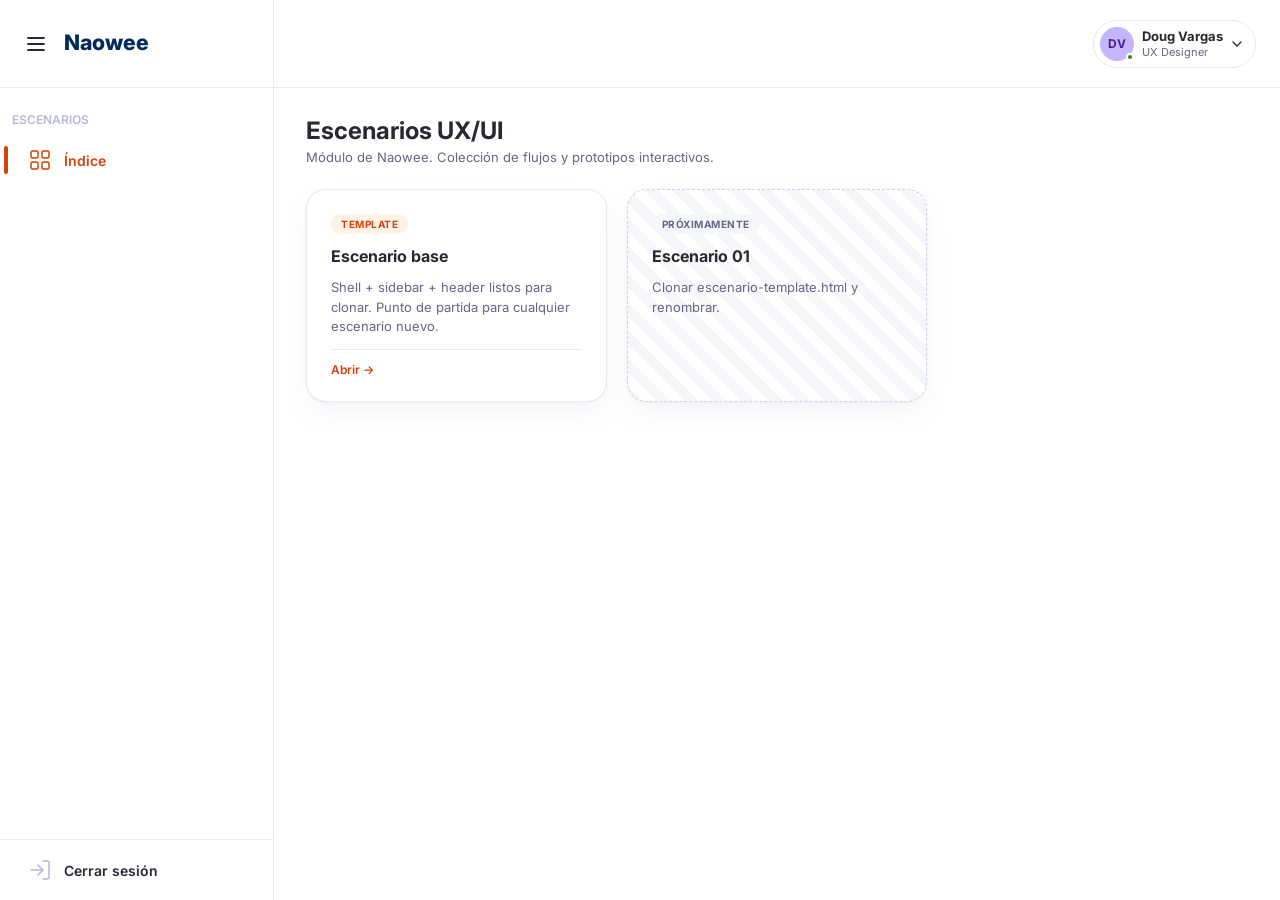
==== index.html @ 01525465 "chore: initial commit — Naowee Escenarios module base - shared/design-system.css heredado de digitac" ====
<!DOCTYPE html>
<html lang="es">
<head>
<meta charset="UTF-8"/>
<meta name="viewport" content="width=device-width,initial-scale=1.0"/>
<title>Naowee Escenarios – Índice</title>
<link href="https://fonts.googleapis.com/css2?family=Inter:wght@400;500;600;700;800&display=swap" rel="stylesheet"/>
<link rel="stylesheet" href="shared/design-system.css"/>
<link rel="stylesheet" href="shared/shell.css"/>
<style>
.esc-grid{display:grid;grid-template-columns:repeat(auto-fill,minmax(280px,1fr));gap:20px;margin-top:8px}
.esc-card{background:var(--surface);border:1px solid var(--border);border-radius:var(--radius-xl);box-shadow:var(--shadow-card);padding:24px;cursor:pointer;transition:transform .15s,box-shadow .15s;text-decoration:none;color:inherit;display:flex;flex-direction:column;gap:12px}
.esc-card:hover{transform:translateY(-2px);box-shadow:0 8px 24px rgba(145,158,171,.2)}
.esc-tag{display:inline-block;font-size:10px;font-weight:700;text-transform:uppercase;letter-spacing:.5px;color:var(--accent);background:#fff3e6;border-radius:var(--radius-full);padding:4px 10px;align-self:flex-start}
.esc-title{font-size:16px;font-weight:700;color:var(--text-primary)}
.esc-desc{font-size:13px;color:var(--text-secondary);line-height:1.5}
.esc-footer{display:flex;align-items:center;justify-content:space-between;margin-top:auto;padding-top:12px;border-top:1px solid var(--border)}
.esc-link{font-size:12px;font-weight:600;color:var(--accent)}
.esc-placeholder{background:repeating-linear-gradient(45deg,#f5f6fa,#f5f6fa 10px,#fff 10px,#fff 20px);border:1px dashed var(--border-dark);color:var(--text-secondary)}
.esc-placeholder:hover{transform:none;box-shadow:none}
</style>
</head>
<body>

<div class="shell">

  <aside class="sidebar" id="sidebar">
    <div class="sidebar-logo">
      <button class="burger-btn" onclick="document.getElementById('sidebar').classList.toggle('collapsed')" aria-label="Toggle sidebar">
        <svg width="24" height="24" viewBox="0 0 24 24" fill="none"><path d="M4 6h16M4 12h16M4 18h16" stroke="#282834" stroke-width="1.8" stroke-linecap="round"/></svg>
      </button>
      <svg class="naowee-logo" viewBox="0 0 180 34" fill="none"><text x="0" y="24" font-family="Inter" font-weight="800" font-size="22" fill="#002B5B">Naowee</text></svg>
    </div>

    <nav class="sidebar-nav">
      <div class="nav-section">ESCENARIOS</div>
      <div class="nav-row active" onclick="window.location.href='index.html'">
        <div class="active-bar"></div>
        <div class="icon"><svg width="24" height="24" viewBox="0 0 24 24" fill="none"><rect x="3" y="3" width="7" height="7" rx="1.5" stroke="#d74009" stroke-width="1.5"/><rect x="14" y="3" width="7" height="7" rx="1.5" stroke="#d74009" stroke-width="1.5"/><rect x="3" y="14" width="7" height="7" rx="1.5" stroke="#d74009" stroke-width="1.5"/><rect x="14" y="14" width="7" height="7" rx="1.5" stroke="#d74009" stroke-width="1.5"/></svg></div>
        <span class="lbl">Índice</span>
      </div>
    </nav>

    <div class="sidebar-bottom">
      <div class="nav-row">
        <div class="icon"><svg width="24" height="24" viewBox="0 0 24 24" fill="none"><path d="M15 3h4a2 2 0 012 2v14a2 2 0 01-2 2h-4M10 17l5-5-5-5M15 12H3" stroke="#B5B9D4" stroke-width="1.5" stroke-linecap="round" stroke-linejoin="round"/></svg></div>
        <span class="lbl">Cerrar sesión</span>
      </div>
    </div>
  </aside>

  <div class="main">
    <header class="top-header">
      <div class="user-chip">
        <div class="ava"><div class="ava-ring" style="background:#c4b5fd;color:#4c1d95">DV</div><div class="ava-dot"></div></div>
        <div class="user-info"><span class="user-name">Doug Vargas</span><span class="user-role">UX Designer</span></div>
        <svg width="12" height="12" viewBox="0 0 12 12" fill="none"><path d="M2 4l4 4 4-4" stroke="#282834" stroke-width="1.3" stroke-linecap="round"/></svg>
      </div>
    </header>

    <div class="page">
      <h1 class="page-title">Escenarios UX/UI</h1>
      <p class="page-sub">Módulo de Naowee. Colección de flujos y prototipos interactivos.</p>

      <div class="esc-grid">

        <a href="escenario-template.html" class="esc-card">
          <span class="esc-tag">Template</span>
          <div class="esc-title">Escenario base</div>
          <div class="esc-desc">Shell + sidebar + header listos para clonar. Punto de partida para cualquier escenario nuevo.</div>
          <div class="esc-footer">
            <span class="esc-link">Abrir →</span>
          </div>
        </a>

        <div class="esc-card esc-placeholder">
          <span class="esc-tag" style="color:var(--text-secondary);background:#f5f6fa">Próximamente</span>
          <div class="esc-title">Escenario 01</div>
          <div class="esc-desc">Clonar escenario-template.html y renombrar.</div>
        </div>

      </div>

    </div>
  </div>

</div>

</body>
</html>
---- shared/design-system.css ----
/* ═══════════════════════════════════════════════════════════════
   NAOWEE DESIGN SYSTEM — Foundations + Components
   Source of truth: Figma "01 - Main library [NT]"
   Collection: Naowee Theming · Core values: Color, Font, Dimensions
   ═══════════════════════════════════════════════════════════════ */

/* ── FOUNDATIONS: CORE COLORS ──────────────────────────────── */
/* Extracted from Figma Core values page (node 95785:8280)      */
:root {
  /* ── Blue ── */
  --naowee-color-blue-100: #E9F1FF;
  --naowee-color-blue-200: #DEE9FF;
  --naowee-color-blue-300: #C6D8FF;
  --naowee-color-blue-400: #A3BCFE;
  --naowee-color-blue-500: #7A95FF;
  --naowee-color-blue-600: #5C70FA;
  --naowee-color-blue-700: #434CE4;
  --naowee-color-blue-800: #353AC5;
  --naowee-color-blue-900: #002B5B;

  /* ── Dark Blue ── */
  --naowee-color-dark-blue-100: #1E1F34;
  --naowee-color-dark-blue-200: #202546;
  --naowee-color-dark-blue-300: #273268;
  --naowee-color-dark-blue-400: #304291;
  --naowee-color-dark-blue-500: #435DCB;
  --naowee-color-dark-blue-600: #4F6DE8;
  --naowee-color-dark-blue-700: #6382FD;
  --naowee-color-dark-blue-800: #7D99FC;
  --naowee-color-dark-blue-900: #94AEFF;

  /* ── Green ── */
  --naowee-color-green-100: #DEFADE;
  --naowee-color-green-200: #BDF5BE;
  --naowee-color-green-300: #8BEA8D;
  --naowee-color-green-400: #50D853;
  --naowee-color-green-500: #28BF2D;
  --naowee-color-green-600: #14A919;
  --naowee-color-green-700: #1F8923;
  --naowee-color-green-800: #17641A;

  /* ── Dark Green ── */
  --naowee-color-dark-green-100: #17211B;
  --naowee-color-dark-green-200: #1D2F1F;
  --naowee-color-dark-green-300: #2D532F;
  --naowee-color-dark-green-400: #3C7C3F;
  --naowee-color-dark-green-500: #469B49;
  --naowee-color-dark-green-600: #5ABA5D;
  --naowee-color-dark-green-700: #6CD56E;
  --naowee-color-dark-green-800: #85E587;
  --naowee-color-dark-green-900: #A0EEA2;

  /* ── Orange (Brand primary) ── */
  --naowee-color-orange-100: #FFEDC7;
  --naowee-color-orange-200: #FFDAA3;
  --naowee-color-orange-300: #FFBF75;
  --naowee-color-orange-400: #FF9D47;
  --naowee-color-orange-500: #FF7B24;
  --naowee-color-orange-600: #F05705;
  --naowee-color-orange-700: #D74009;
  --naowee-color-orange-800: #B83100;
  --naowee-color-orange-900: #942700;

  /* ── Dark Orange ── */
  --naowee-color-dark-orange-100: #281A15;
  --naowee-color-dark-orange-200: #452717;
  --naowee-color-dark-orange-300: #6F3E20;
  --naowee-color-dark-orange-400: #98572F;
  --naowee-color-dark-orange-500: #C8743C;
  --naowee-color-dark-orange-600: #F29050;
  --naowee-color-dark-orange-700: #FFA366;
  --naowee-color-dark-orange-800: #FFB780;
  --naowee-color-dark-orange-900: #FFC894;

  /* ── Red ── */
  --naowee-color-red-100: #FFE5E9;
  --naowee-color-red-200: #FECDD4;
  --naowee-color-red-300: #FCABB6;
  --naowee-color-red-400: #FE8091;
  --naowee-color-red-500: #FB5067;
  --naowee-color-red-600: #ED314A;
  --naowee-color-red-700: #DA1630;
  --naowee-color-red-800: #C4031D;
  --naowee-color-red-900: #9E0015;

  /* ── Dark Red ── */
  --naowee-color-dark-red-100: #2B171D;
  --naowee-color-dark-red-200: #3D1A22;
  --naowee-color-dark-red-300: #672834;
  --naowee-color-dark-red-400: #9D3F4E;
  --naowee-color-dark-red-500: #C15767;
  --naowee-color-dark-red-600: #EC7486;
  --naowee-color-dark-red-700: #FE94A3;
  --naowee-color-dark-red-800: #FFA8B4;
  --naowee-color-dark-red-900: #FFB8C1;

  /* ── Yellow ── */
  --naowee-color-yellow-100: #FFFBD9;
  --naowee-color-yellow-200: #FFF7B9;
  --naowee-color-yellow-300: #FFF394;
  --naowee-color-yellow-400: #FFEE67;
  --naowee-color-yellow-500: #FFE600;
  --naowee-color-yellow-600: #FDDD00;
  --naowee-color-yellow-700: #FBD100;
  --naowee-color-yellow-800: #F9C200;
  --naowee-color-yellow-900: #F5B800;

  /* ── Dark Yellow ── */
  --naowee-color-dark-yellow-100: #292419;
  --naowee-color-dark-yellow-200: #3D341A;
  --naowee-color-dark-yellow-300: #4E401D;
  --naowee-color-dark-yellow-400: #7A662A;
  --naowee-color-dark-yellow-500: #A38E38;
  --naowee-color-dark-yellow-600: #DDC44B;
  --naowee-color-dark-yellow-700: #FAE76B;
  --naowee-color-dark-yellow-800: #FCEE92;
  --naowee-color-dark-yellow-900: #FFF5A8;

  /* ── Gray ── */
  --naowee-color-gray-100: #F4F5F9;
  --naowee-color-gray-200: #E7E9F3;
  --naowee-color-gray-300: #D0D4E6;
  --naowee-color-gray-400: #B5B9D4;
  --naowee-color-gray-500: #9C9EBF;
  --naowee-color-gray-600: #8788AB;
  --naowee-color-gray-700: #646587;
  --naowee-color-gray-800: #434565;
  --naowee-color-gray-900: #282834;

  /* ── Dark Gray ── */
  --naowee-color-dark-gray-50: #09090C;
  --naowee-color-dark-gray-100: #181820;
  --naowee-color-dark-gray-200: #1E1E29;
  --naowee-color-dark-gray-300: #20202C;
  --naowee-color-dark-gray-400: #292938;
  --naowee-color-dark-gray-500: #45455E;
  --naowee-color-dark-gray-600: #6D6D8D;
  --naowee-color-dark-gray-700: #A3A3BD;
  --naowee-color-dark-gray-800: #C8C8DA;
  --naowee-color-dark-gray-900: #DEDFED;

  /* ── Accent colors ── */
  --naowee-color-turquoise-100: #DBFBFF;
  --naowee-color-turquoise-200: #007B89;
  --naowee-color-turquoise-300: #22575D;
  --naowee-color-violet-100: #F9EBFF;
  --naowee-color-violet-200: #9D30D4;
  --naowee-color-violet-300: #6D3082;

  /* ── White Alpha ── */
  --naowee-color-white-alpha-10: rgba(255,255,255,.1);
  --naowee-color-white-alpha-20: rgba(255,255,255,.2);
  --naowee-color-white-alpha-30: rgba(255,255,255,.3);
  --naowee-color-white-alpha-40: rgba(255,255,255,.4);
  --naowee-color-white-alpha-50: rgba(255,255,255,.5);
  --naowee-color-white-alpha-60: rgba(255,255,255,.6);
  --naowee-color-white-alpha-70: rgba(255,255,255,.7);
  --naowee-color-white-alpha-80: rgba(255,255,255,.8);
  --naowee-color-white-alpha-90: rgba(255,255,255,.9);
  --naowee-color-white-alpha-100: #FFFFFF;

  /* ── Black Alpha ── */
  --naowee-color-black-alpha-10: rgba(40,40,52,.1);
  --naowee-color-black-alpha-20: rgba(40,40,52,.2);
  --naowee-color-black-alpha-30: rgba(40,40,52,.3);
  --naowee-color-black-alpha-40: rgba(40,40,52,.4);
  --naowee-color-black-alpha-50: rgba(40,40,52,.5);
  --naowee-color-black-alpha-60: rgba(40,40,52,.6);
  --naowee-color-black-alpha-70: rgba(40,40,52,.7);
  --naowee-color-black-alpha-80: rgba(40,40,52,.8);
  --naowee-color-black-alpha-90: rgba(40,40,52,.9);
  --naowee-color-black-alpha-100: #282834;

  /* ── Transparent ── */
  --naowee-color-transparent: transparent;
}

/* ── FOUNDATIONS: SEMANTIC COLOR ALIASES ────────────────────── */
/* From Figma Semantic values page (node 95785:12729)           */
/* Naowee theme: accent = orange (not blue base from Andes)     */
:root {
  /* ── Brand ── */
  --naowee-color-brand-fill-loud: var(--naowee-color-orange-700);
  --naowee-color-brand-fill-quiet: var(--naowee-color-orange-100);
  --naowee-color-brand-text-loud: var(--naowee-color-orange-700);
  --naowee-color-brand-text-loud-on-fill: var(--naowee-color-white-alpha-100);
  --naowee-color-brand-icon-loud: var(--naowee-color-orange-700);
  --naowee-color-brand-icon-loud-on-fill: var(--naowee-color-white-alpha-100);
  --naowee-color-brand-gradient-start: var(--naowee-color-orange-500);
  --naowee-color-brand-gradient-end: var(--naowee-color-orange-700);

  /* ── Interactive fills — Loud (primary) ── */
  --naowee-color-interactive-fill-loud-idle: var(--naowee-color-orange-700);
  --naowee-color-interactive-fill-loud-hover: var(--naowee-color-orange-800);
  --naowee-color-interactive-fill-loud-active: var(--naowee-color-orange-900);
  --naowee-color-interactive-fill-loud-idle-on-fill: var(--naowee-color-white-alpha-100);
  --naowee-color-interactive-fill-loud-hover-on-fill: var(--naowee-color-white-alpha-90);
  --naowee-color-interactive-fill-loud-active-on-fill: var(--naowee-color-white-alpha-80);
  --naowee-color-interactive-fill-loud-disabled: var(--naowee-color-gray-300);

  /* ── Interactive fills — Quiet (secondary) ── */
  --naowee-color-interactive-fill-quiet-idle: var(--naowee-color-orange-100);
  --naowee-color-interactive-fill-quiet-hover: var(--naowee-color-orange-200);
  --naowee-color-interactive-fill-quiet-active: var(--naowee-color-orange-300);

  /* ── Interactive fills — Mute (ghost) ── */
  --naowee-color-interactive-fill-mute-idle: transparent;
  --naowee-color-interactive-fill-mute-hover: var(--naowee-color-orange-100);
  --naowee-color-interactive-fill-mute-active: var(--naowee-color-orange-200);
  --naowee-color-interactive-fill-mute-idle-on-fill: transparent;
  --naowee-color-interactive-fill-mute-hover-on-fill: var(--naowee-color-white-alpha-20);
  --naowee-color-interactive-fill-mute-active-on-fill: var(--naowee-color-white-alpha-30);

  /* ── Interactive borders ── */
  --naowee-color-interactive-border-idle: var(--naowee-color-gray-300);
  --naowee-color-interactive-border-hover: var(--naowee-color-gray-500);
  --naowee-color-interactive-border-active: var(--naowee-color-orange-700);

  /* ── Text ── */
  --naowee-color-text-primary: var(--naowee-color-gray-900);
  --naowee-color-text-secondary: var(--naowee-color-gray-700);
  --naowee-color-text-accent: var(--naowee-color-orange-700);
  --naowee-color-text-inverse: var(--naowee-color-white-alpha-100);
  --naowee-color-text-disabled: var(--naowee-color-gray-500);
  --naowee-color-text-disabled-on-fill: var(--naowee-color-black-alpha-30);
  --naowee-color-text-disabled-on-fill-inverse: var(--naowee-color-white-alpha-30);
  --naowee-color-text-link-idle: var(--naowee-color-orange-700);
  --naowee-color-text-link-hover: var(--naowee-color-orange-800);
  --naowee-color-text-link-active: var(--naowee-color-orange-900);
  --naowee-color-text-link-idle-inverse: var(--naowee-color-white-alpha-100);
  --naowee-color-text-link-idle-neutral: var(--naowee-color-gray-900);

  /* ── Icon ── */
  --naowee-color-icon-primary: var(--naowee-color-gray-900);
  --naowee-color-icon-secondary: var(--naowee-color-gray-700);
  --naowee-color-icon-accent: var(--naowee-color-orange-700);
  --naowee-color-icon-accent-loud-on-fill: var(--naowee-color-white-alpha-100);
  --naowee-color-icon-accent-quiet-on-fill: var(--naowee-color-orange-700);
  --naowee-color-icon-inverse: var(--naowee-color-white-alpha-100);
  --naowee-color-icon-disabled: var(--naowee-color-gray-500);
  --naowee-color-icon-disabled-on-fill: var(--naowee-color-black-alpha-30);
  --naowee-color-icon-disabled-on-fill-inverse: var(--naowee-color-white-alpha-30);

  /* ── Fill (surfaces) ── */
  --naowee-color-fill-primary: var(--naowee-color-white-alpha-100);
  --naowee-color-fill-primary-on-fill: var(--naowee-color-black-alpha-100);
  --naowee-color-fill-primary-on-fill-inverse: var(--naowee-color-white-alpha-100);
  --naowee-color-fill-secondary: var(--naowee-color-gray-300);
  --naowee-color-fill-secondary-on-fill: var(--naowee-color-black-alpha-30);
  --naowee-color-fill-secondary-on-fill-inverse: var(--naowee-color-white-alpha-50);
  --naowee-color-fill-inverse: var(--naowee-color-gray-900);
  --naowee-color-fill-disabled: var(--naowee-color-gray-300);
  --naowee-color-fill-disabled-on-fill: var(--naowee-color-black-alpha-20);
  --naowee-color-fill-accent-loud: var(--naowee-color-orange-700);
  --naowee-color-fill-accent-quiet: var(--naowee-color-orange-100);

  /* ── Background ── */
  --naowee-color-background-primary: var(--naowee-color-white-alpha-100);
  --naowee-color-background-secondary: var(--naowee-color-gray-100);
  --naowee-color-background-disabled: transparent;

  /* ── Border ── */
  --naowee-color-border-primary: var(--naowee-color-gray-300);
  --naowee-color-border-default: var(--naowee-color-gray-200);
  --naowee-color-border-dark: var(--naowee-color-gray-300);
  --naowee-color-border-accent: var(--naowee-color-orange-700);
  --naowee-color-border-inverse: var(--naowee-color-white-alpha-100);
  --naowee-color-border-disabled: var(--naowee-color-gray-400);

  /* ── Feedback — Positive (success) ── */
  --naowee-color-feedback-fill-positive-loud: var(--naowee-color-green-700);
  --naowee-color-feedback-fill-positive-quiet: var(--naowee-color-green-100);
  --naowee-color-feedback-border-positive-loud: var(--naowee-color-green-600);
  --naowee-color-feedback-text-positive-loud: var(--naowee-color-green-700);
  --naowee-color-feedback-text-positive-loud-on-fill: var(--naowee-color-white-alpha-100);
  --naowee-color-feedback-text-positive-quiet-on-fill: var(--naowee-color-green-800);
  --naowee-color-feedback-icon-positive-loud: var(--naowee-color-green-700);
  /* aliases */
  --naowee-color-feedback-success: var(--naowee-color-green-700);
  --naowee-color-feedback-success-bg: var(--naowee-color-green-100);
  --naowee-color-feedback-success-border: var(--naowee-color-green-200);

  /* ── Feedback — Caution (warning) ── */
  /* Naowee theme: caution = orange (from Figma #d74009), not yellow */
  --naowee-color-feedback-fill-caution-loud: var(--naowee-color-orange-700);
  --naowee-color-feedback-fill-caution-quiet: var(--naowee-color-orange-100);
  --naowee-color-feedback-border-caution-loud: var(--naowee-color-orange-600);
  --naowee-color-feedback-text-caution-loud: var(--naowee-color-orange-700);
  --naowee-color-feedback-text-caution-loud-on-fill: var(--naowee-color-white-alpha-100);
  --naowee-color-feedback-text-caution-quiet-on-fill: var(--naowee-color-orange-900);
  --naowee-color-feedback-icon-caution-loud: var(--naowee-color-orange-700);
  /* aliases */
  --naowee-color-feedback-warning: var(--naowee-color-orange-400);
  --naowee-color-feedback-warning-bg: var(--naowee-color-orange-100);
  --naowee-color-feedback-warning-border: var(--naowee-color-orange-300);

  /* ── Feedback — Negative (error) ── */
  --naowee-color-feedback-fill-negative-loud: var(--naowee-color-red-700);
  --naowee-color-feedback-fill-negative-quiet: var(--naowee-color-red-100);
  --naowee-color-feedback-border-negative-loud: var(--naowee-color-red-600);
  --naowee-color-feedback-text-negative-loud: var(--naowee-color-red-800);
  --naowee-color-feedback-text-negative-loud-on-fill: var(--naowee-color-white-alpha-100);
  --naowee-color-feedback-text-negative-quiet-on-fill: var(--naowee-color-red-800);
  --naowee-color-feedback-icon-negative-loud: var(--naowee-color-red-700);
  /* aliases */
  --naowee-color-feedback-error: var(--naowee-color-red-700);
  --naowee-color-feedback-error-bg: var(--naowee-color-red-100);
  --naowee-color-feedback-error-border: var(--naowee-color-red-200);

  /* ── Feedback — Informative ── */
  /* Note: Naowee theme uses #006aff / #cef4ff (from Figma), not core blue palette */
  --naowee-color-feedback-fill-informative-loud: #006aff;
  --naowee-color-feedback-fill-informative-quiet: #cef4ff;
  --naowee-color-feedback-border-informative-loud: var(--naowee-color-blue-200);
  --naowee-color-feedback-text-informative-loud: #006aff;
  --naowee-color-feedback-text-informative-loud-on-fill: var(--naowee-color-white-alpha-100);
  --naowee-color-feedback-text-informative-quiet-on-fill: var(--naowee-color-blue-900);
  --naowee-color-feedback-icon-informative-loud: #006aff;
  /* aliases */
  --naowee-color-feedback-info: #006aff;
  --naowee-color-feedback-info-bg: #cef4ff;
  --naowee-color-feedback-info-border: var(--naowee-color-blue-200);

  /* ── Feedback — Neutral ── */
  --naowee-color-feedback-fill-neutral-loud: var(--naowee-color-gray-700);
  --naowee-color-feedback-fill-neutral-quiet: var(--naowee-color-gray-100);

  /* ── Button split borders ── */
  --naowee-button-split-loud-color-border: var(--naowee-color-orange-900);
  --naowee-button-split-quiet-color-border: var(--naowee-color-orange-300);
}

/* ── FOUNDATIONS: DIMENSIONS ───────────────────────────────── */
/* From Figma Core values → Dimensions                          */
:root {
  --naowee-dimension-0: 0px;
  --naowee-dimension-1: 1px;
  --naowee-dimension-2: 2px;
  --naowee-dimension-3: 3px;
  --naowee-dimension-4: 4px;
  --naowee-dimension-6: 6px;
  --naowee-dimension-8: 8px;
  --naowee-dimension-12: 12px;
  --naowee-dimension-16: 16px;
  --naowee-dimension-20: 20px;
  --naowee-dimension-24: 24px;
  --naowee-dimension-28: 28px;
  --naowee-dimension-32: 32px;
  --naowee-dimension-40: 40px;
  --naowee-dimension-48: 48px;
  --naowee-dimension-56: 56px;
  --naowee-dimension-64: 64px;
  --naowee-dimension-72: 72px;
  --naowee-dimension-80: 80px;
  --naowee-dimension-88: 88px;
  --naowee-dimension-96: 96px;
  --naowee-dimension-112: 112px;
  --naowee-dimension-120: 120px;
  --naowee-dimension-128: 128px;
  --naowee-dimension-144: 144px;
  --naowee-dimension-160: 160px;
  --naowee-dimension-176: 176px;
  --naowee-dimension-240: 240px;
  --naowee-dimension-320: 320px;

  /* Negative dimensions */
  --naowee-dimension-negative-2: -2px;
  --naowee-dimension-negative-4: -4px;
  --naowee-dimension-negative-6: -6px;
  --naowee-dimension-negative-8: -8px;
  --naowee-dimension-negative-12: -12px;
  --naowee-dimension-negative-16: -16px;
}

/* ── FOUNDATIONS: SPACING PADDING (from Figma semantic values) ── */
/* Scale: none→xmega (17 steps)                                   */
:root {
  --naowee-spacing-padding-none: 0px;
  --naowee-spacing-padding-pico: 2px;
  --naowee-spacing-padding-xnano: 4px;
  --naowee-spacing-padding-nano: 6px;
  --naowee-spacing-padding-xmicro: 8px;
  --naowee-spacing-padding-micro: 12px;
  --naowee-spacing-padding-xtiny: 16px;
  --naowee-spacing-padding-tiny: 20px;
  --naowee-spacing-padding-xsmall: 24px;
  --naowee-spacing-padding-small: 32px;
  --naowee-spacing-padding-medium: 40px;
  --naowee-spacing-padding-large: 48px;
  --naowee-spacing-padding-xlarge: 56px;
  --naowee-spacing-padding-huge: 64px;
  --naowee-spacing-padding-xhuge: 72px;
  --naowee-spacing-padding-mega: 80px;
  --naowee-spacing-padding-xmega: 88px;
}

/* ── FOUNDATIONS: SPACING GAP (from Figma semantic values) ────── */
:root {
  --naowee-spacing-gap-none: 0px;
  --naowee-spacing-gap-pico: 2px;
  --naowee-spacing-gap-xnano: 4px;
  --naowee-spacing-gap-nano: 6px;
  --naowee-spacing-gap-xmicro: 8px;
  --naowee-spacing-gap-micro: 12px;
  --naowee-spacing-gap-xtiny: 16px;
  --naowee-spacing-gap-tiny: 20px;
  --naowee-spacing-gap-xsmall: 24px;
  --naowee-spacing-gap-small: 32px;
  --naowee-spacing-gap-medium: 40px;
  --naowee-spacing-gap-large: 48px;
  --naowee-spacing-gap-xlarge: 56px;
  --naowee-spacing-gap-huge: 64px;
  --naowee-spacing-gap-xhuge: 72px;
  --naowee-spacing-gap-mega: 80px;
  --naowee-spacing-gap-xmega: 88px;
  /* Negative gaps */
  --naowee-spacing-gap-negative-pico: -2px;
  --naowee-spacing-gap-negative-xnano: -4px;
  --naowee-spacing-gap-negative-nano: -6px;
  --naowee-spacing-gap-negative-xmicro: -8px;
  --naowee-spacing-gap-negative-xtiny: -16px;
  /* Form-specific gaps */
  --naowee-spacing-gap-forms-horizontal-near: 8px;
  --naowee-spacing-gap-forms-horizontal-mid: 12px;
  --naowee-spacing-gap-forms-horizontal-related: 16px;
  --naowee-spacing-gap-forms-horizontal-wide: 24px;
  --naowee-spacing-gap-forms-vertical-near: 8px;
  --naowee-spacing-gap-forms-vertical-mid: 16px;
  --naowee-spacing-gap-forms-vertical-wide: 24px;
}

/* ── FOUNDATIONS: SIZING (from Figma semantic values) ───────── */
:root {
  /* Generic scale */
  --naowee-size-xnano: 4px;
  --naowee-size-nano: 6px;
  --naowee-size-xmicro: 8px;
  --naowee-size-micro: 12px;
  --naowee-size-xtiny: 16px;
  --naowee-size-tiny: 20px;
  --naowee-size-xsmall: 24px;
  --naowee-size-small: 32px;
  --naowee-size-medium: 40px;
  --naowee-size-large: 48px;
  --naowee-size-xlarge: 56px;
  --naowee-size-huge: 64px;
  --naowee-size-xhuge: 72px;
  --naowee-size-mega: 80px;
  --naowee-size-xmega: 88px;

  /* Generic heights */
  --naowee-size-height-xsmall: 24px;
  --naowee-size-height-small: 32px;
  --naowee-size-height-medium: 40px;
  --naowee-size-height-large: 48px;

  /* Actions (buttons) */
  --naowee-size-height-actions-small: 32px;
  --naowee-size-height-actions-medium: 40px;
  --naowee-size-height-actions-large: 48px;

  /* Inputs */
  --naowee-size-height-inputs-small: 32px;
  --naowee-size-height-inputs-medium: 40px;
  --naowee-size-height-inputs-large: 48px;

  /* Selection controls */
  --naowee-size-selection-controls-tiny: 20px;

  /* Icons */
  --naowee-size-icon-micro: 12px;
  --naowee-size-icon-xtiny: 16px;
  --naowee-size-icon-tiny: 20px;
  --naowee-size-icon-xsmall: 24px;
  --naowee-size-icon-small: 32px;
  --naowee-size-icon-medium: 40px;
  --naowee-size-icon-large: 48px;

  /* Media */
  --naowee-size-media-xlarge: 240px;
  --naowee-size-media-huge: 320px;
}

/* ── FOUNDATIONS: BORDER RADIUS (from Figma semantic values) ── */
:root {
  /* Generic scale */
  --naowee-border-radius-none: 0px;
  --naowee-border-radius-tiny: 4px;
  --naowee-border-radius-xsmall: 6px;
  --naowee-border-radius-small: 8px;
  --naowee-border-radius-medium: 12px;
  --naowee-border-radius-large: 16px;
  --naowee-border-radius-xlarge: 20px;
  --naowee-border-radius-full: 9999px;

  /* Context-specific */
  --naowee-border-radius-actions-inputs-default: 12px;
  --naowee-border-radius-actions-inputs-compact: 8px;
  --naowee-border-radius-containers-default: 20px;
  --naowee-border-radius-containers-compact: 12px;
  --naowee-border-radius-square-to-circle-small: 8px;
  --naowee-border-radius-square-to-circle-large: 12px;

  /* Alias for backward compatibility */
  --naowee-border-radius-default: var(--naowee-border-radius-actions-inputs-default);
}

/* ── FOUNDATIONS: BORDER WIDTH (from Figma semantic values) ─── */
:root {
  --naowee-border-width-none: 0px;
  --naowee-border-width-small: 1px;
  --naowee-border-width-medium: 2px;
  --naowee-border-width-large: 3px;
  --naowee-border-width-xlarge: 4px;
}

/* ── FOUNDATIONS: TYPOGRAPHY ────────────────────────────────── */
/* From Figma Core values → Font                                */
:root {
  /* Family */
  --naowee-font-family: 'Inter', sans-serif;

  /* Sizes (from naotech-font-size-*) */
  --naowee-font-size-10: 10px;
  --naowee-font-size-12: 12px;
  --naowee-font-size-14: 14px;
  --naowee-font-size-16: 16px;
  --naowee-font-size-18: 18px;
  --naowee-font-size-20: 20px;
  --naowee-font-size-24: 24px;
  --naowee-font-size-28: 28px;
  --naowee-font-size-32: 32px;
  --naowee-font-size-40: 40px;
  --naowee-font-size-48: 48px;
  --naowee-font-size-56: 56px;

  /* Weights (from naotech-font-weight-*) */
  --naowee-font-weight-regular: 400;
  --naowee-font-weight-medium: 500;
  --naowee-font-weight-semibold: 600;
  --naowee-font-weight-bold: 700;

  /* Line heights (from naotech-font-line-height-*) */
  --naowee-font-line-height-12: 12px;
  --naowee-font-line-height-16: 16px;
  --naowee-font-line-height-18: 18px;
  --naowee-font-line-height-20: 20px;
  --naowee-font-line-height-22: 22px;
  --naowee-font-line-height-24: 24px;
  --naowee-font-line-height-28: 28px;
  --naowee-font-line-height-34: 34px;
  --naowee-font-line-height-40: 40px;
  --naowee-font-line-height-48: 48px;
  --naowee-font-line-height-56: 56px;
  --naowee-font-line-height-66: 66px;

  /* Letter spacing */
  --naowee-font-letter-spacing-default: 0px;
  --naowee-font-letter-spacing-negative: -1px;
  --naowee-font-letter-spacing-caps: 0.5px;

  /* Paragraph spacing */
  --naowee-font-paragraph-spacing-10: 10px;
  --naowee-font-paragraph-spacing-12: 12px;
  --naowee-font-paragraph-spacing-14: 14px;
  --naowee-font-paragraph-spacing-16: 16px;
}

/* ── FOUNDATIONS: SHADOWS ──────────────────────────────────── */
:root {
  --naowee-shadow-small: 0 1px 4px rgba(0,0,0,.08);
  --naowee-shadow-medium: 0 4px 16px rgba(0,0,0,.12);
  --naowee-shadow-card: 0 0 2px rgba(145,158,171,.2), 0 12px 24px -4px rgba(145,158,171,.12);
  --naowee-shadow-modal: 0 20px 60px rgba(0,0,0,.25);
  --naowee-shadow-focus-accent: 0 0 0 3px rgba(215,64,9,.15);
  --naowee-shadow-focus-success: 0 0 0 3px rgba(31,137,35,.1);
  --naowee-shadow-focus-error: 0 0 0 3px rgba(220,38,38,.1);
}

/* ── FOUNDATIONS: TRANSITIONS ──────────────────────────────── */
:root {
  --naowee-transition-fast: 0.12s ease;
  --naowee-transition-default: 0.15s ease;
  --naowee-transition-smooth: 0.25s cubic-bezier(.4,0,.2,1);
  --naowee-transition-spring: 0.3s cubic-bezier(.4,0,.2,1);
}


/* ═══════════════════════════════════════════════════════════════
   COMPONENT: BUTTON
   Variants: Loud (primary), Quiet (secondary), Mute (ghost)
   Sizes: Large (48px), Medium (40px), Small (32px)
   States: Idle, Hover, Active, Disabled, Loading
   ═══════════════════════════════════════════════════════════════ */

/* ── Base ── */
.naowee-btn {
  display: inline-flex;
  align-items: center;
  justify-content: center;
  gap: var(--naowee-spacing-gap-xmicro);
  height: var(--naowee-size-height-actions-medium);
  padding: var(--naowee-spacing-padding-pico) var(--naowee-spacing-padding-xsmall);
  border-radius: var(--naowee-border-radius-default);
  border: none;
  cursor: pointer;
  font-family: var(--naowee-font-family);
  font-size: var(--naowee-font-size-14);
  font-weight: var(--naowee-font-weight-medium);
  line-height: var(--naowee-font-line-height-18);
  letter-spacing: var(--naowee-font-letter-spacing-default);
  white-space: nowrap;
  text-decoration: none;
  text-overflow: ellipsis;
  overflow: hidden;
  transition: background var(--naowee-transition-default), color var(--naowee-transition-default), box-shadow var(--naowee-transition-default), transform var(--naowee-transition-fast);
  position: relative;
  font-feature-settings: 'case' 1;
}
.naowee-btn:active { transform: scale(0.97); }
.naowee-btn:focus-visible { outline: none; box-shadow: var(--naowee-shadow-focus-accent); }
.naowee-btn svg { flex-shrink: 0; width: var(--naowee-size-icon-tiny); height: var(--naowee-size-icon-tiny); } /* 20px */

/* ── Sizes ── */
.naowee-btn--large {
  height: var(--naowee-size-height-actions-large);
  font-size: var(--naowee-font-size-16);
  padding: var(--naowee-spacing-padding-pico) var(--naowee-spacing-padding-small);
}
.naowee-btn--small {
  height: var(--naowee-size-height-actions-small);
  font-size: var(--naowee-font-size-12);
  padding: var(--naowee-spacing-padding-pico) var(--naowee-spacing-padding-xtiny);
}
.naowee-btn--small svg { width: var(--naowee-size-icon-xtiny); height: var(--naowee-size-icon-xtiny); } /* 16px */

/* ── Full width ── */
.naowee-btn--full { width: 100%; }

/* ── Hierarchy: Loud (Primary) ── */
.naowee-btn--loud {
  background: var(--naowee-color-interactive-fill-loud-idle);
  color: var(--naowee-color-text-inverse);
}
.naowee-btn--loud:hover { background: var(--naowee-color-interactive-fill-loud-hover); }
.naowee-btn--loud:active { background: var(--naowee-color-interactive-fill-loud-active); }
.naowee-btn--loud:disabled,
.naowee-btn--loud[disabled] {
  background: var(--naowee-color-interactive-fill-loud-disabled);
  color: var(--naowee-color-text-disabled);
  cursor: not-allowed;
  pointer-events: none;
  transform: none;
}
.naowee-btn--loud svg { stroke: var(--naowee-color-icon-inverse); color: var(--naowee-color-icon-inverse); }

/* ── Hierarchy: Quiet (Secondary) ── */
.naowee-btn--quiet {
  background: var(--naowee-color-interactive-fill-quiet-idle);
  color: var(--naowee-color-text-accent);
}
.naowee-btn--quiet:hover { background: var(--naowee-color-interactive-fill-quiet-hover); }
.naowee-btn--quiet:active { background: var(--naowee-color-interactive-fill-quiet-active); }
.naowee-btn--quiet:disabled,
.naowee-btn--quiet[disabled] {
  background: var(--naowee-color-fill-disabled);
  color: var(--naowee-color-text-disabled);
  cursor: not-allowed;
  pointer-events: none;
  transform: none;
}
.naowee-btn--quiet svg { stroke: var(--naowee-color-icon-accent); color: var(--naowee-color-icon-accent); }

/* ── Hierarchy: Mute (Ghost/Tertiary) ── */
.naowee-btn--mute {
  background: var(--naowee-color-interactive-fill-mute-idle);
  color: var(--naowee-color-text-accent);
}
.naowee-btn--mute:hover { background: var(--naowee-color-interactive-fill-mute-hover); }
.naowee-btn--mute:active { background: var(--naowee-color-interactive-fill-mute-active); }
.naowee-btn--mute:disabled,
.naowee-btn--mute[disabled] {
  background: transparent;
  color: var(--naowee-color-text-disabled);
  cursor: not-allowed;
  pointer-events: none;
  transform: none;
}
.naowee-btn--mute svg { stroke: var(--naowee-color-icon-accent); color: var(--naowee-color-icon-accent); }
.naowee-btn--mute:disabled svg { stroke: var(--naowee-color-icon-disabled); color: var(--naowee-color-icon-disabled); }

/* ── Loading state ── */
.naowee-btn--loading {
  pointer-events: none;
  color: transparent !important;
}
.naowee-btn--loading::after {
  content: '';
  position: absolute;
  width: 18px;
  height: 18px;
  border: 2px solid currentColor;
  border-top-color: transparent;
  border-radius: 50%;
  animation: naowee-spin 0.6s linear infinite;
}
.naowee-btn--loud.naowee-btn--loading::after { border-color: rgba(255,255,255,.3); border-top-color: white; }
.naowee-btn--quiet.naowee-btn--loading::after { border-color: rgba(215,64,9,.2); border-top-color: var(--naowee-color-text-accent); }

/* ── Icon button (square) ── */
/* Figma: Large 48x48 icon 24px, Medium 40x40 icon 20px, Small 32x32 icon 16px */
.naowee-btn--icon {
  width: var(--naowee-size-height-actions-medium);
  padding: 0;
  flex-shrink: 0;
}
.naowee-btn--icon svg { width: var(--naowee-size-icon-tiny); height: var(--naowee-size-icon-tiny); } /* 20px */
.naowee-btn--icon.naowee-btn--large { width: var(--naowee-size-height-actions-large); }
.naowee-btn--icon.naowee-btn--large svg { width: var(--naowee-size-icon-xsmall); height: var(--naowee-size-icon-xsmall); } /* 24px */
.naowee-btn--icon.naowee-btn--small { width: var(--naowee-size-height-actions-small); }
.naowee-btn--icon.naowee-btn--small svg { width: var(--naowee-size-icon-xtiny); height: var(--naowee-size-icon-xtiny); } /* 16px */

/* ── Bg type: On fill (for buttons on colored/dark backgrounds) ── */
.naowee-btn--on-fill.naowee-btn--loud {
  background: var(--naowee-color-interactive-fill-loud-idle-on-fill);
  color: var(--naowee-color-text-primary);
}
.naowee-btn--on-fill.naowee-btn--loud:hover { background: var(--naowee-color-interactive-fill-loud-hover-on-fill); }
.naowee-btn--on-fill.naowee-btn--loud:active { background: var(--naowee-color-interactive-fill-loud-active-on-fill); }
.naowee-btn--on-fill.naowee-btn--loud svg { color: var(--naowee-color-icon-primary); }
.naowee-btn--on-fill.naowee-btn--quiet {
  background: var(--naowee-color-interactive-fill-mute-idle-on-fill);
  color: var(--naowee-color-white-alpha-100);
}
.naowee-btn--on-fill.naowee-btn--quiet:hover { background: var(--naowee-color-interactive-fill-mute-hover-on-fill); }
.naowee-btn--on-fill.naowee-btn--mute {
  background: transparent;
  color: var(--naowee-color-white-alpha-100);
}
.naowee-btn--on-fill.naowee-btn--mute:hover { background: var(--naowee-color-interactive-fill-mute-hover-on-fill); }

/* ── Bg type: On fill inverse ── */
.naowee-btn--on-fill-inverse.naowee-btn--loud {
  background: var(--naowee-color-fill-inverse);
  color: var(--naowee-color-text-inverse);
}
.naowee-btn--on-fill-inverse.naowee-btn--loud:hover { opacity: 0.88; }
.naowee-btn--on-fill-inverse.naowee-btn--quiet {
  background: var(--naowee-color-black-alpha-20);
  color: var(--naowee-color-white-alpha-100);
}
.naowee-btn--on-fill-inverse.naowee-btn--quiet:hover { background: var(--naowee-color-black-alpha-30); }
.naowee-btn--on-fill-inverse.naowee-btn--mute {
  background: transparent;
  color: var(--naowee-color-white-alpha-100);
}
.naowee-btn--on-fill-inverse.naowee-btn--mute:hover { background: var(--naowee-color-white-alpha-10); }

/* ── Button Split ── */
.naowee-btn-split {
  display: inline-flex;
  align-items: stretch;
  border-radius: var(--naowee-border-radius-default);
  overflow: hidden;
}
.naowee-btn-split .naowee-btn {
  border-radius: 0;
}
.naowee-btn-split .naowee-btn:first-child {
  border-radius: var(--naowee-border-radius-default) 0 0 var(--naowee-border-radius-default);
}
.naowee-btn-split__divider {
  width: 1px;
  align-self: stretch;
}
.naowee-btn-split--loud .naowee-btn-split__divider { background: var(--naowee-button-split-loud-color-border); }
.naowee-btn-split--quiet .naowee-btn-split__divider { background: var(--naowee-button-split-quiet-color-border); }
.naowee-btn-split .naowee-btn--icon {
  border-radius: 0 var(--naowee-border-radius-default) var(--naowee-border-radius-default) 0;
}

/* ── Text link button ── */
.naowee-btn--link {
  background: none;
  border: none;
  color: var(--naowee-color-text-link-idle);
  height: auto;
  padding: var(--naowee-spacing-tiny) var(--naowee-spacing-small);
  border-radius: var(--naowee-border-radius-default);
}
.naowee-btn--link:hover {
  background: var(--naowee-color-interactive-fill-mute-hover);
  color: var(--naowee-color-text-link-hover);
}

/* ── Animations ── */
@keyframes naowee-spin {
  to { transform: rotate(360deg); }
}


/* ═══════════════════════════════════════════════════════════════
   COMPONENT: TABS
   Modes: Proportional (equal width), Variable (content width)
   States: Idle, Hover, Active
   Selected: On (active tab), Off (inactive tab)
   Features: Optional icon, optional badge dot
   ═══════════════════════════════════════════════════════════════ */

/* ── Tab tokens (from Figma) ── */
:root {
  --naowee-tabs-pipe-height: 3px;
  --naowee-tabs-pipe-radius: var(--naowee-border-radius-tiny);
  --naowee-color-selected-text-idle: var(--naowee-color-orange-700);
  --naowee-color-selected-text-hover: var(--naowee-color-orange-800);
  --naowee-color-selected-text-active: var(--naowee-color-orange-900);
  --naowee-color-selected-fill-idle: var(--naowee-color-orange-700);
  --naowee-color-selected-fill-hover: var(--naowee-color-orange-800);
  --naowee-color-selected-fill-active: var(--naowee-color-orange-900);
}

/* ── Tabs container ── */
.naowee-tabs {
  display: flex;
  border-bottom: var(--naowee-border-width-small) solid var(--naowee-color-border-primary);
  background: var(--naowee-color-fill-primary);
  overflow-x: auto;
  -webkit-overflow-scrolling: touch;
  scrollbar-width: none;
}
.naowee-tabs::-webkit-scrollbar { display: none; }

/* Proportional: tabs share equal width */
.naowee-tabs--proportional .naowee-tab { flex: 1; }

/* ── Single tab ── */
.naowee-tab {
  display: flex;
  align-items: center;
  justify-content: center;
  gap: var(--naowee-spacing-gap-nano);
  height: var(--naowee-size-large);
  padding: var(--naowee-spacing-padding-none) var(--naowee-spacing-padding-xtiny);
  background: var(--naowee-color-interactive-fill-mute-idle);
  border: none;
  border-radius: var(--naowee-border-radius-small) var(--naowee-border-radius-small) 0 0;
  cursor: pointer;
  position: relative;
  white-space: nowrap;
  flex-shrink: 0;
  transition: background var(--naowee-transition-default), color var(--naowee-transition-default);
  /* Typography: heading/small/narrow */
  font-family: var(--naowee-font-family);
  font-size: var(--naowee-font-size-14);
  font-weight: var(--naowee-font-weight-semibold);
  line-height: var(--naowee-font-line-height-18);
  letter-spacing: var(--naowee-font-letter-spacing-default);
  text-align: center;
  text-decoration: none;
  font-feature-settings: 'case' 1;
  /* Default: unselected */
  color: var(--naowee-color-text-primary);
}

/* ── Hover (all tabs) ── */
.naowee-tab:hover {
  background: var(--naowee-color-interactive-fill-mute-hover);
}

/* ── Active indicator (underline pipe) ── */
.naowee-tab::after {
  content: '';
  position: absolute;
  bottom: 0;
  left: 0;
  right: 0;
  height: var(--naowee-tabs-pipe-height);
  border-radius: var(--naowee-tabs-pipe-radius) var(--naowee-tabs-pipe-radius) 0 0;
  background: transparent;
  transition: background var(--naowee-transition-default);
}

/* ── Selected state ── */
.naowee-tab--selected {
  color: var(--naowee-color-selected-text-idle);
}
.naowee-tab--selected::after {
  background: var(--naowee-color-selected-fill-idle);
}
.naowee-tab--selected:hover {
  color: var(--naowee-color-selected-text-hover);
}
.naowee-tab--selected:hover::after {
  background: var(--naowee-color-selected-fill-hover);
}

/* ── Unselected hover ── */
.naowee-tab:not(.naowee-tab--selected):hover {
  color: var(--naowee-color-text-secondary);
}

/* ── Tab icon ── */
.naowee-tab svg,
.naowee-tab__icon {
  width: var(--naowee-size-icon-xtiny);
  height: var(--naowee-size-icon-xtiny);
  flex-shrink: 0;
  opacity: .7;
}
.naowee-tab--selected svg,
.naowee-tab--selected .naowee-tab__icon {
  opacity: 1;
}

/* ── Tab badge (dot indicator) ── */
.naowee-tab__badge {
  width: 8px;
  height: 8px;
  border-radius: var(--naowee-border-radius-full);
  background: var(--naowee-color-fill-accent-loud);
  flex-shrink: 0;
}

/* ── Tab badge (count) ── */
.naowee-tab__count {
  font-size: var(--naowee-font-size-10);
  font-weight: var(--naowee-font-weight-medium);
  background: var(--naowee-color-border-default);
  color: var(--naowee-color-text-secondary);
  padding: 1px 6px;
  border-radius: var(--naowee-border-radius-full);
  min-width: 16px;
  text-align: center;
  line-height: 14px;
}
.naowee-tab--selected .naowee-tab__count {
  background: var(--naowee-color-interactive-fill-quiet-idle);
  color: var(--naowee-color-text-accent);
}

/* ── Disabled tab ── */
.naowee-tab--disabled {
  color: var(--naowee-color-text-disabled);
  cursor: not-allowed;
  pointer-events: none;
}
.naowee-tab--disabled::after { background: transparent !important; }

/* ── Sticky tabs (for modals/panels) ── */
.naowee-tabs--sticky {
  position: sticky;
  top: 0;
  z-index: 2;
}


/* ═══════════════════════════════════════════════════════════════
   COMPONENT: BADGE
   Types: Pill (text label), Dot (indicator), Icon
   Hierarchies: Loud (solid bg), Quiet (tinted bg)
   Colors: Informative, Brand, Positive, Caution, Negative, Neutral
   Sizes: Large (20px), Small (16px)
   ═══════════════════════════════════════════════════════════════ */

/* ── Badge tokens ── */
:root {
  --naowee-badge-border-radius: var(--naowee-border-radius-full);
  --naowee-badge-dot-size: 8px;
}

/* ── Badge Pill (base) ── */
.naowee-badge {
  display: inline-flex;
  align-items: center;
  justify-content: center;
  gap: var(--naowee-spacing-gap-xnano);
  height: 20px;
  min-width: 20px;
  padding: var(--naowee-spacing-padding-pico) var(--naowee-spacing-padding-xmicro);
  border-radius: var(--naowee-badge-border-radius);
  font-family: var(--naowee-font-family);
  font-size: var(--naowee-font-size-10);
  font-weight: var(--naowee-font-weight-medium);
  line-height: var(--naowee-font-line-height-12);
  letter-spacing: var(--naowee-font-letter-spacing-default);
  text-align: center;
  white-space: nowrap;
  border: none;
  font-feature-settings: 'case' 1;
}

/* ── Size: Small ── */
.naowee-badge--small {
  height: 16px;
  min-width: 16px;
  padding: 1px 6px;
  font-size: 9px;
  line-height: 10px;
}

/* ── Loud hierarchy (solid bg, light text) ── */
.naowee-badge--informative {
  background: var(--naowee-color-feedback-fill-informative-loud);
  color: var(--naowee-color-feedback-text-informative-loud-on-fill);
}
.naowee-badge--brand {
  background: var(--naowee-color-orange-700);
  color: var(--naowee-color-white-alpha-100);
}
.naowee-badge--positive {
  background: var(--naowee-color-feedback-fill-positive-loud);
  color: var(--naowee-color-feedback-text-positive-loud-on-fill);
}
.naowee-badge--caution {
  background: var(--naowee-color-feedback-fill-caution-loud);
  color: var(--naowee-color-feedback-text-caution-loud-on-fill);
}
.naowee-badge--negative {
  background: var(--naowee-color-feedback-fill-negative-loud);
  color: var(--naowee-color-feedback-text-negative-loud-on-fill);
}
.naowee-badge--neutral {
  background: var(--naowee-color-feedback-fill-neutral-loud);
  color: var(--naowee-color-white-alpha-100);
}

/* ── Quiet hierarchy (tinted bg, dark text) ── */
.naowee-badge--informative.naowee-badge--quiet {
  background: var(--naowee-color-feedback-fill-informative-quiet);
  color: var(--naowee-color-feedback-text-informative-quiet-on-fill);
}
.naowee-badge--brand.naowee-badge--quiet {
  background: var(--naowee-color-orange-100);
  color: var(--naowee-color-orange-900);
}
.naowee-badge--positive.naowee-badge--quiet {
  background: var(--naowee-color-feedback-fill-positive-quiet);
  color: var(--naowee-color-feedback-text-positive-quiet-on-fill);
}
.naowee-badge--caution.naowee-badge--quiet {
  background: var(--naowee-color-feedback-fill-caution-quiet);
  color: var(--naowee-color-feedback-text-caution-quiet-on-fill);
}
.naowee-badge--negative.naowee-badge--quiet {
  background: var(--naowee-color-feedback-fill-negative-quiet);
  color: var(--naowee-color-feedback-text-negative-quiet-on-fill);
}
.naowee-badge--neutral.naowee-badge--quiet {
  background: var(--naowee-color-feedback-fill-neutral-quiet);
  color: var(--naowee-color-gray-900);
}

/* ── Size: Large (explicit) ── */
.naowee-badge--large {
  height: 24px;
  min-width: 24px;
  padding: var(--naowee-spacing-padding-pico) var(--naowee-spacing-padding-micro);
  font-size: var(--naowee-font-size-12);
  line-height: var(--naowee-font-line-height-16);
}

/* ── Icon inside pill: Left or Right ── */
.naowee-badge svg {
  width: 10px;
  height: 10px;
  flex-shrink: 0;
}
.naowee-badge--large svg {
  width: 12px;
  height: 12px;
}

/* ── Background type: On fill (for badges on colored backgrounds) ── */
.naowee-badge--on-fill {
  background: var(--naowee-color-white-alpha-100);
  color: var(--naowee-color-text-primary);
}
.naowee-badge--on-fill-inverse {
  background: var(--naowee-color-black-alpha-60);
  color: var(--naowee-color-white-alpha-100);
}

/* ── Badge Dot ── */
.naowee-badge-dot {
  width: var(--naowee-badge-dot-size);
  height: var(--naowee-badge-dot-size);
  border-radius: var(--naowee-badge-border-radius);
  flex-shrink: 0;
}
.naowee-badge-dot--informative { background: var(--naowee-color-feedback-fill-informative-loud); }
.naowee-badge-dot--brand { background: var(--naowee-color-brand-fill-loud); }
.naowee-badge-dot--positive { background: var(--naowee-color-feedback-fill-positive-loud); }
.naowee-badge-dot--caution { background: var(--naowee-color-feedback-fill-caution-loud); }
.naowee-badge-dot--negative { background: var(--naowee-color-feedback-fill-negative-loud); }
.naowee-badge-dot--neutral { background: var(--naowee-color-feedback-fill-neutral-loud); }

/* ── Badge Icon (circle with icon inside) ── */
/* Sizes: Large (20px, icon 16px), Medium (16px, icon 12px), Small (12px, icon 8px) */
.naowee-badge-icon {
  display: inline-flex;
  align-items: center;
  justify-content: center;
  width: 16px;
  height: 16px;
  border-radius: var(--naowee-badge-border-radius);
  flex-shrink: 0;
}
.naowee-badge-icon svg {
  width: 12px;
  height: 12px;
}
.naowee-badge-icon--large {
  width: 20px;
  height: 20px;
}
.naowee-badge-icon--large svg {
  width: 16px;
  height: 16px;
}
.naowee-badge-icon--small {
  width: 12px;
  height: 12px;
}
.naowee-badge-icon--small svg {
  width: 8px;
  height: 8px;
}
.naowee-badge-icon--informative { background: var(--naowee-color-feedback-fill-informative-loud); color: var(--naowee-color-feedback-text-informative-loud-on-fill); }
.naowee-badge-icon--brand { background: var(--naowee-color-brand-fill-loud); color: var(--naowee-color-brand-text-loud-on-fill); }
.naowee-badge-icon--positive { background: var(--naowee-color-feedback-fill-positive-loud); color: var(--naowee-color-feedback-text-positive-loud-on-fill); }
.naowee-badge-icon--caution { background: var(--naowee-color-feedback-fill-caution-loud); color: var(--naowee-color-feedback-text-caution-loud-on-fill); }
.naowee-badge-icon--negative { background: var(--naowee-color-feedback-fill-negative-loud); color: var(--naowee-color-feedback-text-negative-loud-on-fill); }
.naowee-badge-icon--neutral { background: var(--naowee-color-feedback-fill-neutral-loud); color: var(--naowee-color-white-alpha-100); }

/* Quiet variants for icon badge */
.naowee-badge-icon--informative.naowee-badge--quiet { background: var(--naowee-color-feedback-fill-informative-quiet); color: var(--naowee-color-feedback-text-informative-quiet-on-fill); }
.naowee-badge-icon--brand.naowee-badge--quiet { background: var(--naowee-color-brand-fill-quiet); color: var(--naowee-color-orange-900); }
.naowee-badge-icon--positive.naowee-badge--quiet { background: var(--naowee-color-feedback-fill-positive-quiet); color: var(--naowee-color-feedback-text-positive-quiet-on-fill); }
.naowee-badge-icon--caution.naowee-badge--quiet { background: var(--naowee-color-feedback-fill-caution-quiet); color: var(--naowee-color-feedback-text-caution-quiet-on-fill); }
.naowee-badge-icon--negative.naowee-badge--quiet { background: var(--naowee-color-feedback-fill-negative-quiet); color: var(--naowee-color-feedback-text-negative-quiet-on-fill); }
.naowee-badge-icon--neutral.naowee-badge--quiet { background: var(--naowee-color-feedback-fill-neutral-quiet); color: var(--naowee-color-gray-900); }


/* ═══════════════════════════════════════════════════════════════
   COMPONENT: THUMBNAIL / AVATAR
   Shapes: Rounded (circle), Squared (rounded square)
   Content: Image, Text (initials), Icon
   Sizes: XTiny (16px) → Mega (80px) — 10 steps
   Features: Optional border, stacked groups, addon badge
   ═══════════════════════════════════════════════════════════════ */

/* ── Base ── */
.naowee-thumbnail {
  display: inline-flex;
  align-items: center;
  justify-content: center;
  overflow: hidden;
  flex-shrink: 0;
  background: var(--naowee-color-fill-accent-loud);
  color: var(--naowee-color-text-inverse);
  font-family: var(--naowee-font-family);
  font-weight: var(--naowee-font-weight-semibold);
  text-align: center;
  white-space: nowrap;
  font-feature-settings: 'case' 1;
  position: relative;
  /* Default: Medium 40px rounded */
  width: var(--naowee-size-medium);
  height: var(--naowee-size-medium);
  border-radius: var(--naowee-border-radius-full);
  font-size: var(--naowee-font-size-14);
  line-height: var(--naowee-font-line-height-18);
  padding: var(--naowee-spacing-padding-pico) var(--naowee-spacing-padding-xnano);
}

/* ── Image content ── */
.naowee-thumbnail img {
  width: 100%;
  height: 100%;
  object-fit: cover;
  pointer-events: none;
}

/* ── Shape: Squared ── */
.naowee-thumbnail--squared { border-radius: var(--naowee-border-radius-square-to-circle-large); }

/* ── Show border ── */
.naowee-thumbnail--bordered {
  border: var(--naowee-border-width-medium) solid var(--naowee-color-border-primary, #d0d4e6);
}

/* ── Sizes ── */
.naowee-thumbnail--xtiny {
  width: 16px; height: 16px;
  font-size: 0; padding: 0;
}
.naowee-thumbnail--tiny {
  width: var(--naowee-size-tiny); height: var(--naowee-size-tiny);
  font-size: var(--naowee-font-size-10); line-height: var(--naowee-font-line-height-12);
  padding: var(--naowee-spacing-padding-pico);
}
.naowee-thumbnail--xsmall {
  width: var(--naowee-size-xsmall); height: var(--naowee-size-xsmall);
  font-size: var(--naowee-font-size-10); line-height: var(--naowee-font-line-height-12);
  padding: var(--naowee-spacing-padding-pico);
}
.naowee-thumbnail--small {
  width: var(--naowee-size-small); height: var(--naowee-size-small);
  font-size: var(--naowee-font-size-12); line-height: var(--naowee-font-line-height-16);
  padding: var(--naowee-spacing-padding-pico) var(--naowee-spacing-padding-xnano);
}
/* .naowee-thumbnail--medium is default (40px) */
.naowee-thumbnail--large {
  width: var(--naowee-size-large); height: var(--naowee-size-large);
  font-size: var(--naowee-font-size-16); line-height: var(--naowee-font-line-height-18);
  padding: var(--naowee-spacing-padding-pico) var(--naowee-spacing-padding-xnano);
}
.naowee-thumbnail--xlarge {
  width: var(--naowee-size-xlarge); height: var(--naowee-size-xlarge);
  font-size: var(--naowee-font-size-18); line-height: var(--naowee-font-line-height-22);
  padding: var(--naowee-spacing-padding-pico) var(--naowee-spacing-padding-xmicro);
}
.naowee-thumbnail--huge {
  width: var(--naowee-size-huge); height: var(--naowee-size-huge);
  font-size: var(--naowee-font-size-20); line-height: var(--naowee-font-line-height-24);
  padding: var(--naowee-spacing-padding-pico) var(--naowee-spacing-padding-xmicro);
}
.naowee-thumbnail--xhuge {
  width: var(--naowee-size-xhuge); height: var(--naowee-size-xhuge);
  font-size: var(--naowee-font-size-24); line-height: var(--naowee-font-line-height-28);
  padding: var(--naowee-spacing-padding-pico) var(--naowee-spacing-padding-xmicro);
}
.naowee-thumbnail--mega {
  width: var(--naowee-size-mega); height: var(--naowee-size-mega);
  font-size: var(--naowee-font-size-28); line-height: var(--naowee-font-line-height-34);
  padding: var(--naowee-spacing-padding-pico) var(--naowee-spacing-padding-xmicro);
}

/* ── Squared size adjustments ── */
.naowee-thumbnail--squared.naowee-thumbnail--xtiny { border-radius: var(--naowee-border-radius-tiny); }
.naowee-thumbnail--squared.naowee-thumbnail--tiny { border-radius: var(--naowee-border-radius-tiny); }
.naowee-thumbnail--squared.naowee-thumbnail--xsmall { border-radius: var(--naowee-border-radius-xsmall); }
.naowee-thumbnail--squared.naowee-thumbnail--small { border-radius: var(--naowee-border-radius-small); }
.naowee-thumbnail--squared.naowee-thumbnail--large { border-radius: var(--naowee-border-radius-medium); }
.naowee-thumbnail--squared.naowee-thumbnail--xlarge { border-radius: var(--naowee-border-radius-large); }
.naowee-thumbnail--squared.naowee-thumbnail--huge { border-radius: var(--naowee-border-radius-large); }
.naowee-thumbnail--squared.naowee-thumbnail--xhuge { border-radius: var(--naowee-border-radius-xlarge); }
.naowee-thumbnail--squared.naowee-thumbnail--mega { border-radius: var(--naowee-border-radius-xlarge); }

/* ── Hierarchy: Loud (default — solid accent bg, white text) ── */
/* Already default via .naowee-thumbnail base */

/* ── Hierarchy: Quiet (tinted accent bg, accent icon/text) ── */
.naowee-thumbnail--quiet {
  background: var(--naowee-color-fill-accent-quiet, #ffedc7);
  color: var(--naowee-color-text-accent);
}

/* ── Hierarchy: Mute (white bg, secondary icon/text) ── */
.naowee-thumbnail--mute {
  background: var(--naowee-color-fill-primary);
  color: var(--naowee-color-text-secondary);
}

/* ── Custom color (webapp: inline style overrides bg, these set text/contrast) ── */
.naowee-thumbnail--custom { color: var(--naowee-color-text-inverse); }

/* ── Feedback colors (for status indicators) ── */
.naowee-thumbnail--positive { background: var(--naowee-color-feedback-fill-positive-loud); color: var(--naowee-color-text-inverse); }
.naowee-thumbnail--positive.naowee-thumbnail--quiet { background: var(--naowee-color-feedback-fill-positive-quiet); color: var(--naowee-color-green-800); }
.naowee-thumbnail--negative { background: var(--naowee-color-feedback-fill-negative-loud); color: var(--naowee-color-text-inverse); }
.naowee-thumbnail--negative.naowee-thumbnail--quiet { background: var(--naowee-color-feedback-fill-negative-quiet); color: var(--naowee-color-red-800); }
.naowee-thumbnail--informative { background: var(--naowee-color-feedback-fill-informative-loud); color: var(--naowee-color-text-inverse); }
.naowee-thumbnail--informative.naowee-thumbnail--quiet { background: var(--naowee-color-feedback-fill-informative-quiet); color: var(--naowee-color-blue-900); }
.naowee-thumbnail--neutral { background: var(--naowee-color-gray-400); color: var(--naowee-color-text-inverse); }
.naowee-thumbnail--neutral.naowee-thumbnail--quiet { background: var(--naowee-color-fill-secondary); color: var(--naowee-color-text-secondary); }

/* ── Hover state (for clickable thumbnails) ── */
.naowee-thumbnail--clickable { cursor: pointer; transition: transform var(--naowee-transition-fast), box-shadow var(--naowee-transition-default); }
.naowee-thumbnail--clickable:hover { transform: scale(1.05); box-shadow: 0 2px 8px rgba(0,0,0,.1); }

/* ── Icon content ── */
.naowee-thumbnail svg {
  width: 60%;
  height: 60%;
}

/* ── Stacked group ── */
/* ── Stacked thumbnails (overlapping) ── */
.naowee-thumbnail-stack {
  display: flex;
  align-items: flex-start;
}
.naowee-thumbnail-stack .naowee-thumbnail {
  border: var(--naowee-border-width-medium) solid var(--naowee-color-border-primary, #d0d4e6);
  background: var(--naowee-color-fill-primary);
  color: var(--naowee-color-icon-primary);
  flex-shrink: 0;
}
.naowee-thumbnail-stack .naowee-thumbnail + .naowee-thumbnail { margin-left: -8px; z-index: -1; }
.naowee-thumbnail-stack .naowee-thumbnail { position: relative; z-index: 4; }
.naowee-thumbnail-stack .naowee-thumbnail:nth-child(2) { z-index: 3; }
.naowee-thumbnail-stack .naowee-thumbnail:nth-child(3) { z-index: 2; }
.naowee-thumbnail-stack .naowee-thumbnail:nth-child(4) { z-index: 1; }
.naowee-thumbnail-stack--small .naowee-thumbnail + .naowee-thumbnail { margin-left: -6px; }
.naowee-thumbnail-stack--large .naowee-thumbnail + .naowee-thumbnail { margin-left: -12px; }
.naowee-thumbnail-stack--mega .naowee-thumbnail + .naowee-thumbnail { margin-left: -16px; }

/* ── Overflow counter ("+4") ── */
.naowee-thumbnail--overflow {
  background: var(--naowee-color-fill-secondary);
  color: var(--naowee-color-text-secondary);
  font-family: var(--naowee-font-family);
  font-weight: var(--naowee-font-weight-semibold);
  display: flex; align-items: center; justify-content: center;
}

/* ── Addon (badge overlay on thumbnail) ── */
.naowee-thumbnail-addon {
  position: relative;
  display: inline-flex;
}
.naowee-thumbnail-addon .naowee-badge-icon,
.naowee-thumbnail-addon__badge {
  position: absolute;
  bottom: 0; right: 0;
  width: 16px; height: 16px;
  border-radius: var(--naowee-border-radius-full);
  display: flex; align-items: center; justify-content: center;
  color: #fff;
}
.naowee-thumbnail-addon__badge svg { width: 12px; height: 12px; }
/* Addon badge colors */
.naowee-thumbnail-addon--informative .naowee-thumbnail-addon__badge { background: var(--naowee-color-feedback-fill-informative-loud); }
.naowee-thumbnail-addon--positive .naowee-thumbnail-addon__badge { background: var(--naowee-color-feedback-fill-positive-loud); }
.naowee-thumbnail-addon--caution .naowee-thumbnail-addon__badge { background: var(--naowee-color-feedback-fill-caution-loud, #d74009); }
.naowee-thumbnail-addon--negative .naowee-thumbnail-addon__badge { background: var(--naowee-color-feedback-fill-negative-loud); }

/* ── Grid thumbnails (2x2 grid) ── */
.naowee-thumbnail-grid {
  display: inline-grid;
  grid-template-columns: 1fr 1fr;
  gap: var(--naowee-spacing-gap-xnano);
  padding: var(--naowee-spacing-padding-xnano);
  background: var(--naowee-color-fill-secondary);
  border-radius: var(--naowee-border-radius-square-to-circle-large, 12px);
  overflow: hidden;
}
.naowee-thumbnail-grid .naowee-thumbnail {
  width: 100%; height: auto; aspect-ratio: 1;
  background: var(--naowee-color-fill-primary);
  color: var(--naowee-color-icon-primary);
}
.naowee-thumbnail-grid--small { border-radius: var(--naowee-border-radius-small, 8px); }
.naowee-thumbnail-grid--large { border-radius: var(--naowee-border-radius-xlarge, 20px); }


/* ═══════════════════════════════════════════════════════════════
   COMPONENT: MODAL
   Types: Eventful (header/body/footer), Confirmation, Slot (free)
   Desktop: 480px default, 800px wide
   Mobile: full-width bottom sheet
   Footer layouts: spread, end-aligned, stacked
   ═══════════════════════════════════════════════════════════════ */

/* ── Modal tokens (from Figma) ── */
:root {
  --naowee-shadow-modal-ds: 0px 8px 12px 0px rgba(40,40,52,.1);
  --naowee-shadow-modal-sticky-header: 0 6px 16px 0 rgba(0,0,0,.1);
  --naowee-modal-width-default: 480px;
  --naowee-modal-width-wide: 800px;
  --naowee-modal-width-max: calc(100vw - 64px);
}

/* ── Overlay / Dimmer ── */
.naowee-modal-overlay {
  position: fixed;
  inset: 0;
  background: rgba(40, 40, 52, 0.6);
  z-index: 1000;
  display: none;
  align-items: center;
  justify-content: center;
  padding: 32px; /* Margins */
  animation: naowee-fadeIn .2s ease;
}
.naowee-modal-overlay.open { display: flex; }

/* ── Modal container ── */
.naowee-modal {
  background: var(--naowee-color-fill-primary);
  border-radius: var(--naowee-border-radius-containers-default); /* 20px */
  width: var(--naowee-modal-width-default);
  max-width: var(--naowee-modal-width-max);
  max-height: calc(100vh - 64px);
  box-shadow: var(--naowee-shadow-modal-ds);
  animation: naowee-scaleIn .3s cubic-bezier(.4,0,.2,1);
  display: flex;
  flex-direction: column;
  padding: var(--naowee-spacing-padding-small) 0; /* 32px top + bottom */
  overflow: clip;
  font-family: var(--naowee-font-family);
  font-feature-settings: 'case' 1;
}
.naowee-modal--wide { width: var(--naowee-modal-width-wide); }
/* Scrollable modes give full viewport height to allow inner scroll */
.naowee-modal--scrollable {
  width: var(--naowee-modal-width-wide);
  height: calc(100vh - 64px);
}

/* ── Header (static) ── */
.naowee-modal__header {
  display: flex;
  align-items: flex-start;
  gap: 0;
  padding: 0 var(--naowee-spacing-padding-small); /* 0 32px */
  width: 100%;
  flex-shrink: 0;
}
.naowee-modal__title-group {
  flex: 1;
  min-width: 0;
  display: flex;
  flex-direction: column;
  gap: var(--naowee-spacing-gap-xmicro); /* 8px */
  min-height: 24px;
  justify-content: center;
}
.naowee-modal__pagination {
  font-size: var(--naowee-font-size-14);
  font-weight: var(--naowee-font-weight-regular);
  line-height: var(--naowee-font-line-height-18);
  color: var(--naowee-color-text-secondary);
}
.naowee-modal__title {
  font-family: var(--naowee-font-family);
  font-size: var(--naowee-font-size-20);
  font-weight: var(--naowee-font-weight-bold);
  line-height: var(--naowee-font-line-height-24);
  color: var(--naowee-color-text-primary);
  margin: 0;
}
.naowee-modal__subtitle {
  font-size: var(--naowee-font-size-12);
  color: var(--naowee-color-text-secondary);
  margin-top: 2px;
}

/* ── Dismiss button (static header: 24x24) ── */
.naowee-modal__dismiss {
  width: 24px;
  height: 24px;
  border-radius: var(--naowee-border-radius-small);
  border: 0;
  background: transparent;
  display: inline-flex;
  align-items: center;
  justify-content: center;
  cursor: pointer;
  flex-shrink: 0;
  color: var(--naowee-color-text-primary);
  padding: 0;
  transition: background var(--naowee-transition-fast);
}
.naowee-modal__dismiss:hover {
  background: var(--naowee-color-gray-100, #f4f5f9);
}
.naowee-modal__dismiss svg { width: 20px; height: 20px; }

/* ── Body ── */
.naowee-modal__body {
  padding: var(--naowee-spacing-padding-xtiny) var(--naowee-spacing-padding-small) 0;
  font-family: var(--naowee-font-family);
  font-size: var(--naowee-font-size-14);
  font-weight: var(--naowee-font-weight-regular);
  line-height: var(--naowee-font-line-height-18);
  color: var(--naowee-color-text-primary);
  width: 100%;
  flex: 1;
  min-height: 0;
}
.naowee-modal__body p { margin: 0 0 14px 0; }
.naowee-modal__body p:last-child { margin-bottom: 0; }
.naowee-modal__body ul { margin: 0 0 14px 0; padding-left: 20px; }
.naowee-modal__body ul li { margin-bottom: 8px; }

/* ── Footer (static) ── */
.naowee-modal__footer {
  padding: var(--naowee-spacing-padding-small) var(--naowee-spacing-padding-small) 0;
  display: flex;
  align-items: center;
  gap: var(--naowee-spacing-gap-xmicro);
  width: 100%;
  flex-shrink: 0;
  justify-content: flex-start;
}
/* Footer layouts (custom) */
.naowee-modal__footer--spread { justify-content: space-between; }
.naowee-modal__footer--end { justify-content: flex-end; }
.naowee-modal__footer--center { justify-content: center; }
.naowee-modal__footer--stacked {
  flex-direction: column;
  align-items: stretch;
}
.naowee-modal__footer--stacked .naowee-btn { width: 100%; }

/* ═══════════════════════════════════════════════════════════════
   Fixed header / Fixed footer (scrollable)
   ═══════════════════════════════════════════════════════════════ */

/* When fixed header is active, switch layout so body scrolls between them */
.naowee-modal--fixed-header,
.naowee-modal--fixed-footer {
  padding: 0; /* remove py 32 — header/footer handle their own padding */
}
.naowee-modal--fixed-header .naowee-modal__header {
  padding: var(--naowee-spacing-padding-xtiny) var(--naowee-spacing-padding-small); /* 16 32 */
  background: var(--naowee-color-fill-primary);
  box-shadow: var(--naowee-shadow-modal-sticky-header);
  gap: var(--naowee-spacing-gap-xmicro);
  position: relative;
  z-index: 2;
}
.naowee-modal--fixed-header .naowee-modal__title {
  font-size: 18px;
  line-height: 22px;
  overflow: hidden;
  text-overflow: ellipsis;
  white-space: nowrap;
}
.naowee-modal--fixed-header .naowee-modal__dismiss {
  width: 32px;
  height: 32px;
}
.naowee-modal--fixed-header .naowee-modal__dismiss svg { width: 24px; height: 24px; }

.naowee-modal--fixed-header .naowee-modal__body,
.naowee-modal--fixed-footer .naowee-modal__body {
  overflow-y: auto;
  padding: var(--naowee-spacing-padding-small);
  white-space: normal;
}
.naowee-modal--fixed-header:not(.naowee-modal--fixed-footer) .naowee-modal__body {
  padding-bottom: var(--naowee-spacing-padding-small);
}
.naowee-modal--fixed-footer .naowee-modal__footer {
  padding: var(--naowee-spacing-padding-small);
  background: var(--naowee-color-fill-primary);
  flex-shrink: 0;
  position: relative;
  z-index: 2;
}
.naowee-modal--fixed-footer:not(.naowee-modal--fixed-header) .naowee-modal__header {
  padding-top: var(--naowee-spacing-padding-small);
}
.naowee-modal--fixed-footer:not(.naowee-modal--fixed-header) .naowee-modal__body {
  padding-top: var(--naowee-spacing-padding-xtiny);
}

/* Thumbnail-centered content helpers (not a variant, just helpers) */
.naowee-modal__centered {
  display: flex;
  flex-direction: column;
  align-items: center;
  text-align: center;
  gap: var(--naowee-spacing-gap-small, 16px);
}
.naowee-modal__centered .naowee-modal__title { text-align: center; }
.naowee-modal--centered .naowee-modal__header { justify-content: center; }
.naowee-modal--centered .naowee-modal__footer { justify-content: center; }

/* ── Modal animations ── */
@keyframes naowee-fadeIn { from { opacity: 0; } to { opacity: 1; } }
@keyframes naowee-scaleIn { from { opacity: 0; transform: scale(.92); } to { opacity: 1; transform: scale(1); } }

/* ── Mobile: bottom sheet ── */
@media (max-width: 600px) {
  .naowee-modal-overlay { align-items: flex-end; }
  .naowee-modal {
    width: 100%;
    max-width: 100%;
    max-height: 92vh;
    border-radius: var(--naowee-border-radius-containers-default) var(--naowee-border-radius-containers-default) 0 0;
    animation: naowee-slideUp .3s cubic-bezier(.4,0,.2,1);
  }
}
@keyframes naowee-slideUp {
  from { opacity: 0; transform: translateY(100%); }
  to { opacity: 1; transform: translateY(0); }
}


/* ═══════════════════════════════════════════════════════════════
   COMPONENT: TEXTFIELD
   Sizes: Large (48px), Medium (40px — default), Small (32px)
   States: Idle, Hover, Focus, Error, Disabled, Filled
   Features: Label, Helper text, Prefix/Suffix, Icon, Counter
   ═══════════════════════════════════════════════════════════════ */

/* ── Textfield wrapper ── */
.naowee-textfield {
  display: flex;
  flex-direction: column;
  width: 100%;
  font-family: var(--naowee-font-family);
  font-feature-settings: 'case' 1;
}

/* ── Label ── */
.naowee-textfield__label {
  font-family: var(--naowee-font-family);
  font-size: var(--naowee-font-size-14);
  font-weight: var(--naowee-font-weight-regular);
  line-height: var(--naowee-font-line-height-18);
  color: var(--naowee-color-text-primary);
  padding-bottom: var(--naowee-spacing-padding-pico);
}
.naowee-textfield__label--required::after {
  content: ' *';
  color: var(--naowee-color-feedback-fill-negative-loud);
}

/* ── Input container (the bordered box) ── */
.naowee-textfield__input-wrap {
  display: flex;
  align-items: center;
  gap: var(--naowee-spacing-gap-xmicro);
  height: 48px; /* Large default per Figma */
  padding: 0 var(--naowee-spacing-padding-micro);
  background: var(--naowee-color-fill-primary);
  border: 1px solid var(--naowee-color-gray-600, #8788ab); /* Figma: interactive-border-idle */
  border-radius: var(--naowee-border-radius-actions-inputs-default);
  transition: border-color var(--naowee-transition-default), border-width var(--naowee-transition-default), box-shadow var(--naowee-transition-default);
}

/* Fix: compensate padding for 2px border so height stays 48px */
.naowee-textfield__input-wrap {
  box-sizing: border-box;
}

/* ── Input element ── */
.naowee-textfield__input {
  flex: 1;
  min-width: 0;
  height: 100%;
  border: none;
  background: transparent;
  outline: none;
  font-family: var(--naowee-font-family);
  font-size: var(--naowee-font-size-14);
  font-weight: var(--naowee-font-weight-regular);
  line-height: var(--naowee-font-line-height-18);
  color: var(--naowee-color-text-primary);
  padding: 0;
  font-feature-settings: 'case' 1;
}
.naowee-textfield__input::placeholder {
  color: var(--naowee-color-text-secondary);
  font-weight: var(--naowee-font-weight-regular);
}

/* ── States ── */
/* Hover — darker border */
.naowee-textfield__input-wrap:hover {
  border-color: var(--naowee-color-gray-700, #646587);
}
/* Focus / Active — accent 2px */
.naowee-textfield__input-wrap:focus-within,
.naowee-textfield--active .naowee-textfield__input-wrap {
  border-width: 2px;
  border-color: var(--naowee-color-interactive-border-active);
  padding: 0 11px; /* compensate 1px extra border */
}

/* ── Error (idle) ── */
.naowee-textfield--error .naowee-textfield__input-wrap {
  border-color: var(--naowee-color-feedback-border-negative-loud, #ed314a);
}
/* Error active (focus/click) */
.naowee-textfield--error.naowee-textfield--active .naowee-textfield__input-wrap,
.naowee-textfield--error .naowee-textfield__input-wrap:focus-within {
  border-width: 2px;
  border-color: var(--naowee-color-feedback-border-negative-loud, #ed314a);
  padding: 0 11px;
}

/* ── Caution (idle) — same as idle border, feedback only in helper ── */
.naowee-textfield--caution .naowee-textfield__input-wrap {
  border-color: var(--naowee-color-gray-600, #8788ab);
}
/* Caution active — accent 2px */
.naowee-textfield--caution.naowee-textfield--active .naowee-textfield__input-wrap,
.naowee-textfield--caution .naowee-textfield__input-wrap:focus-within {
  border-width: 2px;
  border-color: var(--naowee-color-interactive-border-active);
  padding: 0 11px;
}

/* ── Validated — accent 2px border + green check icon ── */
.naowee-textfield--validated .naowee-textfield__input-wrap {
  border-width: 2px;
  border-color: var(--naowee-color-interactive-border-active);
  padding: 0 11px;
}
.naowee-textfield__check {
  width: 20px; height: 20px; flex-shrink: 0;
  color: var(--naowee-color-feedback-fill-positive-loud);
  display: flex; align-items: center; justify-content: center;
}
.naowee-textfield__check svg { width: 20px; height: 20px; }

/* ── Loading — accent 2px + orange spinner ── */
.naowee-textfield--loading .naowee-textfield__input-wrap {
  border-width: 2px;
  border-color: var(--naowee-color-interactive-border-active);
  padding: 0 11px;
}
.naowee-textfield__spinner {
  width: 16px; height: 16px; flex-shrink: 0;
  color: var(--naowee-color-interactive-border-active);
  animation: naowee-spin 0.8s linear infinite;
}
.naowee-textfield__spinner svg { width: 16px; height: 16px; }

/* ── Disabled ── */
.naowee-textfield--disabled .naowee-textfield__input-wrap {
  background: var(--naowee-color-fill-primary);
  border-color: var(--naowee-color-border-disabled, #b5b9d4);
  cursor: not-allowed;
}
.naowee-textfield--disabled .naowee-textfield__input,
.naowee-textfield--disabled .naowee-textfield__input::placeholder {
  color: var(--naowee-color-text-disabled, #9c9ebf);
  cursor: not-allowed;
}
.naowee-textfield--disabled .naowee-textfield__label {
  color: var(--naowee-color-text-disabled, #9c9ebf);
}
.naowee-textfield--disabled .naowee-textfield__prefix,
.naowee-textfield--disabled .naowee-textfield__suffix {
  color: var(--naowee-color-text-disabled, #9c9ebf);
}

/* ── Read only — no border, no background ── */
.naowee-textfield--readonly .naowee-textfield__input-wrap {
  background: transparent;
  border-color: transparent;
  padding: 0;
}
.naowee-textfield--readonly .naowee-textfield__input { cursor: default; }
.naowee-textfield--readonly .naowee-textfield__label {
  color: var(--naowee-color-text-secondary);
}

/* ── Sizes ── */
.naowee-textfield--small .naowee-textfield__input-wrap {
  height: 32px;
  padding: 0 var(--naowee-spacing-padding-nano, 6px);
  border-radius: var(--naowee-border-radius-actions-inputs-compact);
}
.naowee-textfield--small .naowee-textfield__input,
.naowee-textfield--small .naowee-textfield__prefix,
.naowee-textfield--small .naowee-textfield__suffix {
  font-size: var(--naowee-font-size-12);
  line-height: var(--naowee-font-line-height-16);
}
.naowee-textfield--small .naowee-textfield__label {
  font-size: var(--naowee-font-size-12);
  line-height: var(--naowee-font-line-height-16);
}
.naowee-textfield--small.naowee-textfield--active .naowee-textfield__input-wrap,
.naowee-textfield--small .naowee-textfield__input-wrap:focus-within {
  padding: 0 5px; /* compensate 2px border */
}

/* ── Prefix / Suffix ── */
.naowee-textfield__prefix,
.naowee-textfield__suffix {
  font-family: var(--naowee-font-family);
  font-size: var(--naowee-font-size-14);
  font-weight: var(--naowee-font-weight-regular);
  line-height: var(--naowee-font-line-height-18);
  color: var(--naowee-color-text-secondary);
  flex-shrink: 0;
  white-space: nowrap;
  display: inline-flex;
  align-items: center;
  gap: 4px;
}
.naowee-textfield__prefix svg,
.naowee-textfield__suffix svg {
  width: 20px;
  height: 20px;
}

/* ── Clear button (X) ── */
.naowee-textfield__clear {
  width: 24px;
  height: 24px;
  flex-shrink: 0;
  border-radius: var(--naowee-border-radius-small);
  background: transparent;
  border: 0;
  padding: 0;
  display: inline-flex;
  align-items: center;
  justify-content: center;
  color: var(--naowee-color-text-secondary);
  cursor: pointer;
  transition: background var(--naowee-transition-fast);
}
.naowee-textfield__clear:hover {
  background: var(--naowee-color-fill-secondary);
}
.naowee-textfield__clear svg { width: 20px; height: 20px; }
.naowee-textfield--small .naowee-textfield__clear { width: 16px; height: 16px; border-radius: var(--naowee-border-radius-tiny); }
.naowee-textfield--small .naowee-textfield__clear svg { width: 16px; height: 16px; }

/* ── Textarea variant ── */
.naowee-textfield--textarea .naowee-textfield__input-wrap {
  height: auto;
  min-height: 80px;
  align-items: flex-start;
  padding: var(--naowee-spacing-padding-xmicro) var(--naowee-spacing-padding-micro);
}
.naowee-textfield--textarea .naowee-textfield__input {
  resize: vertical;
  min-height: 60px;
}


/* ═══════════════════════════════════════════════════════════════
   COMPONENT: INPUT STEPPER
   Numeric +/- stepper with Value + Complementary text
   Sizes: Large (48px), Small (32px)
   States: Idle, Hover, Active, Loading, Caution, Error, Disabled
   ═══════════════════════════════════════════════════════════════ */

/* ── Wrapper ── */
.naowee-input-stepper {
  display: flex; flex-direction: column;
  width: 100%;
  font-feature-settings: 'case' 1;
}

/* ── Content (input container) ── */
.naowee-input-stepper__content {
  display: flex; flex-direction: column;
  align-items: flex-start; justify-content: center;
  height: var(--naowee-size-height-inputs-large, 48px);
  padding: var(--naowee-spacing-padding-xmicro);
  background: var(--naowee-color-fill-primary);
  border: var(--naowee-border-width-small) solid var(--naowee-color-interactive-border-idle);
  border-radius: var(--naowee-border-radius-actions-inputs-default, 12px);
  overflow: clip;
  transition: border-color var(--naowee-transition-default);
}

/* ── Input row (- [value] +) ── */
.naowee-input-stepper__input {
  display: flex; align-items: center;
  justify-content: space-between;
  width: 100%; flex: 1; min-height: 0;
}

/* ── +/- Buttons ── */
.naowee-input-stepper__btn {
  width: 32px; height: 32px; flex-shrink: 0;
  border: none; cursor: pointer;
  border-radius: var(--naowee-border-radius-actions-inputs-compact, 8px);
  background: var(--naowee-color-interactive-fill-quiet-idle);
  color: var(--naowee-color-text-accent);
  display: flex; align-items: center; justify-content: center;
  padding: var(--naowee-spacing-padding-pico);
  transition: background var(--naowee-transition-default);
  font-family: var(--naowee-font-family);
}
.naowee-input-stepper__btn:hover { background: var(--naowee-color-interactive-fill-quiet-hover); }
.naowee-input-stepper__btn:active { background: var(--naowee-color-interactive-fill-quiet-active); }
.naowee-input-stepper__btn svg { width: 16px; height: 16px; }
.naowee-input-stepper__btn:disabled,
.naowee-input-stepper__btn--disabled {
  background: var(--naowee-color-fill-disabled, #d0d4e6);
  color: var(--naowee-color-icon-disabled);
  cursor: not-allowed; pointer-events: none;
}

/* ── Value area (center) ── */
.naowee-input-stepper__value {
  flex: 1; display: flex; align-items: center; justify-content: center;
  gap: var(--naowee-spacing-gap-xnano);
  font-family: var(--naowee-font-family);
  font-size: var(--naowee-font-size-14);
  font-weight: var(--naowee-font-weight-regular, 400);
  line-height: var(--naowee-font-line-height-18, 18px);
  overflow: clip; white-space: nowrap;
  height: 100%;
}
.naowee-input-stepper__value-text { color: var(--naowee-color-text-primary); }
.naowee-input-stepper__value-input {
  border: none; background: transparent; outline: none;
  font: inherit; color: var(--naowee-color-text-primary);
  text-align: center; width: 48px;
  -moz-appearance: textfield;
}
.naowee-input-stepper__value-input::-webkit-inner-spin-button,
.naowee-input-stepper__value-input::-webkit-outer-spin-button { -webkit-appearance: none; margin: 0; }
.naowee-input-stepper__value-comp { color: var(--naowee-color-text-secondary); }

/* ── States ── */
.naowee-input-stepper__content:hover { border-color: var(--naowee-color-interactive-border-hover); }
.naowee-input-stepper--active .naowee-input-stepper__content {
  border-width: var(--naowee-border-width-medium);
  border-color: var(--naowee-color-interactive-border-active);
}
.naowee-input-stepper--caution .naowee-input-stepper__content {
  border-color: var(--naowee-color-feedback-border-caution-loud);
}
.naowee-input-stepper--caution-active .naowee-input-stepper__content {
  border-width: var(--naowee-border-width-medium);
  border-color: var(--naowee-color-interactive-border-active);
}
.naowee-input-stepper--error .naowee-input-stepper__content {
  border-color: var(--naowee-color-feedback-border-negative-loud);
}
.naowee-input-stepper--error-active .naowee-input-stepper__content {
  border-width: var(--naowee-border-width-medium);
  border-color: var(--naowee-color-feedback-border-negative-loud);
}
.naowee-input-stepper--disabled .naowee-input-stepper__content {
  border-color: var(--naowee-color-border-disabled);
}
.naowee-input-stepper--disabled .naowee-input-stepper__value {
  color: var(--naowee-color-text-disabled);
}
.naowee-input-stepper--disabled .naowee-input-stepper__value-text,
.naowee-input-stepper--disabled .naowee-input-stepper__value-comp {
  color: var(--naowee-color-text-disabled);
}
.naowee-input-stepper--disabled .naowee-input-stepper__btn {
  background: var(--naowee-color-fill-disabled, #d0d4e6);
  color: var(--naowee-color-icon-disabled);
  cursor: not-allowed; pointer-events: none;
}
.naowee-input-stepper--disabled .naowee-input-stepper__label {
  color: var(--naowee-color-text-disabled);
}

/* ── Label ── */
.naowee-input-stepper__label {
  font-family: var(--naowee-font-family);
  font-size: var(--naowee-font-size-14);
  font-weight: var(--naowee-font-weight-regular, 400);
  line-height: var(--naowee-font-line-height-18, 18px);
  color: var(--naowee-color-text-primary);
  padding-bottom: var(--naowee-spacing-padding-pico);
}

/* ── Small size ── */
.naowee-input-stepper--small .naowee-input-stepper__content {
  height: var(--naowee-size-height-inputs-small, 32px);
  padding: var(--naowee-spacing-padding-xnano);
  border-radius: var(--naowee-border-radius-actions-inputs-compact, 8px);
}
.naowee-input-stepper--small .naowee-input-stepper__btn {
  width: 24px; height: 24px;
  border-radius: var(--naowee-border-radius-tiny, 4px);
}
.naowee-input-stepper--small .naowee-input-stepper__btn svg { width: 12px; height: 12px; }
.naowee-input-stepper--small .naowee-input-stepper__value {
  font-size: var(--naowee-font-size-12);
  line-height: var(--naowee-font-line-height-16);
}
.naowee-input-stepper--small .naowee-input-stepper__label {
  font-size: var(--naowee-font-size-12);
  line-height: var(--naowee-font-line-height-16);
}


/* ═══════════════════════════════════════════════════════════════
   COMPONENT: SEARCHBOX
   States: Idle, Hover, Focus, Error, Disabled
   Features: Search icon, clear button, suggestions dropdown
   ═══════════════════════════════════════════════════════════════ */

/* ── Searchbox wrapper ── */
.naowee-searchbox {
  position: relative;
  width: 100%;
  transition: width 0.35s cubic-bezier(.4,0,.2,1);
}
.naowee-searchbox--collapsed {
  width: 48px;
}
.naowee-searchbox--collapsed.naowee-searchbox--small {
  width: 32px;
}

/* ── Input container ── */
.naowee-searchbox__input-wrap {
  display: flex;
  align-items: center;
  gap: var(--naowee-spacing-gap-xmicro);
  height: var(--naowee-size-height-inputs-large, 48px);
  padding: var(--naowee-spacing-padding-xmicro) var(--naowee-spacing-padding-micro);
  background: var(--naowee-color-fill-primary);
  border: var(--naowee-border-width-small) solid var(--naowee-color-interactive-border-idle);
  border-radius: var(--naowee-border-radius-full);
  transition: border-color 0.25s cubic-bezier(.4,0,.2,1),
              width 0.35s cubic-bezier(.4,0,.2,1),
              padding 0.35s cubic-bezier(.4,0,.2,1),
              gap 0.35s cubic-bezier(.4,0,.2,1);
  overflow: hidden;
  font-feature-settings: 'case' 1;
}
.naowee-searchbox__input-wrap:hover { border-color: var(--naowee-color-interactive-border-hover); }
.naowee-searchbox__input-wrap:focus-within {
  border-width: var(--naowee-border-width-medium);
  border-color: var(--naowee-color-interactive-border-active);
}

/* ── Shape: Squared ── */
.naowee-searchbox--squared .naowee-searchbox__input-wrap {
  border-radius: var(--naowee-border-radius-actions-inputs-default, 12px);
}

/* ── Search icon ── */
.naowee-searchbox__icon {
  width: 24px; height: 24px;
  flex-shrink: 0;
  color: var(--naowee-color-icon-secondary);
}
.naowee-searchbox__icon svg { width: 24px; height: 24px; }

/* ── Input ── */
.naowee-searchbox__input {
  flex: 1; min-width: 0; height: 100%;
  border: none; background: transparent; outline: none;
  font-family: var(--naowee-font-family);
  font-size: var(--naowee-font-size-14);
  font-weight: var(--naowee-font-weight-regular, 400);
  line-height: var(--naowee-font-line-height-18, 18px);
  color: var(--naowee-color-text-primary);
  padding: 0;
}
.naowee-searchbox__input::placeholder { color: var(--naowee-color-text-secondary); }

/* ── Clear button ── */
.naowee-searchbox__clear {
  width: 24px; height: 24px;
  border-radius: var(--naowee-border-radius-small, 8px);
  border: none;
  background: transparent;
  color: var(--naowee-color-icon-secondary);
  display: none;
  align-items: center; justify-content: center;
  cursor: pointer; flex-shrink: 0;
  transition: background var(--naowee-transition-default);
}
.naowee-searchbox__clear svg { width: 20px; height: 20px; }
.naowee-searchbox__clear:hover { background: var(--naowee-color-interactive-fill-mute-hover); }
.naowee-searchbox--has-value .naowee-searchbox__clear { display: flex; }
.naowee-searchbox__input:not(:placeholder-shown) ~ .naowee-searchbox__clear { display: flex; }

/* ── Size: Medium (40px, default for medium) ── */
.naowee-searchbox--medium .naowee-searchbox__input-wrap {
  height: var(--naowee-size-height-inputs-medium, 40px);
  padding: var(--naowee-spacing-padding-nano, 6px) var(--naowee-spacing-padding-xmicro);
}

/* ── Size: Small (32px) ── */
.naowee-searchbox--small .naowee-searchbox__input-wrap {
  height: var(--naowee-size-height-inputs-small, 32px);
  padding: var(--naowee-spacing-padding-xnano) var(--naowee-spacing-padding-nano, 6px);
}
.naowee-searchbox--small .naowee-searchbox__icon { width: 20px; height: 20px; }
.naowee-searchbox--small .naowee-searchbox__icon svg { width: 20px; height: 20px; }
.naowee-searchbox--small .naowee-searchbox__input { font-size: var(--naowee-font-size-12); line-height: var(--naowee-font-line-height-16); }
.naowee-searchbox--small.naowee-searchbox--squared .naowee-searchbox__input-wrap {
  border-radius: var(--naowee-border-radius-actions-inputs-compact, 8px);
}

/* ── Collapsed (icon-only) with smooth transition ── */
.naowee-searchbox__input,
.naowee-searchbox__clear,
.naowee-searchbox__split {
  transition: opacity 0.2s cubic-bezier(.4,0,.2,1),
              max-width 0.35s cubic-bezier(.4,0,.2,1);
  max-width: 999px;
  opacity: 1;
}
.naowee-searchbox--collapsed .naowee-searchbox__input-wrap {
  width: 48px;
  height: 48px;
  justify-content: center;
  gap: 0;
  padding: 0;
}
.naowee-searchbox--collapsed .naowee-searchbox__input,
.naowee-searchbox--collapsed .naowee-searchbox__clear,
.naowee-searchbox--collapsed .naowee-searchbox__split {
  max-width: 0;
  opacity: 0;
  padding: 0;
  margin: 0;
  border: 0;
  pointer-events: none;
  overflow: hidden;
}
.naowee-searchbox--collapsed.naowee-searchbox--small .naowee-searchbox__input-wrap {
  width: 32px;
  height: 32px;
}

/* ── Suggestions dropdown ── */
.naowee-searchbox__menu {
  position: absolute;
  top: calc(100% + var(--naowee-spacing-gap-xnano));
  left: 0; right: 0;
  background: var(--naowee-color-fill-primary);
  border: var(--naowee-border-width-small) solid var(--naowee-color-border-dark);
  border-radius: var(--naowee-border-radius-actions-inputs-default);
  box-shadow: var(--naowee-shadow-modal-ds);
  z-index: 999; max-height: 260px; overflow-y: auto;
  opacity: 0; pointer-events: none;
  transition: opacity var(--naowee-transition-default), max-height var(--naowee-transition-smooth);
}
.naowee-searchbox__menu.open { opacity: 1; pointer-events: auto; }

/* ── Suggestion item ── */
.naowee-searchbox__item {
  padding: var(--naowee-spacing-padding-xmicro) var(--naowee-spacing-padding-micro);
  font-family: var(--naowee-font-family); font-size: var(--naowee-font-size-14);
  color: var(--naowee-color-text-primary); cursor: pointer;
  display: flex; align-items: center; gap: var(--naowee-spacing-gap-xmicro);
  transition: background var(--naowee-transition-fast);
}
.naowee-searchbox__item:hover { background: var(--naowee-color-fill-secondary); }
.naowee-searchbox__item--selected {
  background: var(--naowee-color-interactive-fill-quiet-idle);
  color: var(--naowee-color-text-accent);
  font-weight: var(--naowee-font-weight-semibold);
}

/* ── Split variant: dropdown selector on the left ── */
.naowee-searchbox__split {
  display: flex; align-items: center;
  align-self: stretch;
  padding: 0 var(--naowee-spacing-padding-micro);
  border-right: var(--naowee-border-width-small) solid var(--naowee-color-interactive-border-idle);
  flex-shrink: 0; cursor: pointer;
  gap: var(--naowee-spacing-gap-pico, 2px);
}
.naowee-searchbox__split-label {
  font-family: var(--naowee-font-family);
  font-size: var(--naowee-font-size-14);
  font-weight: var(--naowee-font-weight-regular, 400);
  line-height: var(--naowee-font-line-height-18, 18px);
  color: var(--naowee-color-text-secondary);
  white-space: nowrap;
}
.naowee-searchbox__split-chevron {
  width: 16px; height: 16px; flex-shrink: 0;
  color: var(--naowee-color-icon-secondary);
}
.naowee-searchbox__split-chevron svg { width: 16px; height: 16px; }
.naowee-searchbox--small .naowee-searchbox__split {
  padding: 0 var(--naowee-spacing-padding-xmicro) 0 var(--naowee-spacing-padding-micro);
}
.naowee-searchbox--small .naowee-searchbox__split-label {
  font-size: var(--naowee-font-size-12);
  line-height: var(--naowee-font-line-height-16);
}
.naowee-searchbox--small .naowee-searchbox__split-chevron { width: 12px; height: 12px; }
.naowee-searchbox--small .naowee-searchbox__split-chevron svg { width: 12px; height: 12px; }


/* ═══════════════════════════════════════════════════════════════
   COMPONENT: DROPDOWN
   Types: Single select, Multiple select, Standalone (inline)
   Sizes: Large (48px), Medium (40px — default), Small (32px)
   States: Idle, Hover, Active/Open, Error, Disabled, Read-only
   Features: Label, Helper, Left icon, Clear button, Chevron
   ═══════════════════════════════════════════════════════════════ */

/* ── Dropdown wrapper ── */
.naowee-dropdown {
  display: flex;
  flex-direction: column;
  width: 100%;
  position: relative;
}

/* ── Label ── */
.naowee-dropdown__label {
  font-family: var(--naowee-font-family);
  font-size: var(--naowee-font-size-14);
  font-weight: var(--naowee-font-weight-regular);
  line-height: var(--naowee-font-line-height-18);
  color: var(--naowee-color-text-primary);
  padding-bottom: var(--naowee-spacing-padding-pico);
}

/* ── Trigger (the clickable input area) ── */
.naowee-dropdown__trigger {
  display: flex;
  align-items: center;
  gap: var(--naowee-spacing-gap-xmicro);
  width: 100%;
  height: var(--naowee-size-height-inputs-large);
  padding: var(--naowee-spacing-padding-xmicro) var(--naowee-spacing-padding-micro);
  background: var(--naowee-color-fill-primary);
  border: var(--naowee-border-width-small) solid var(--naowee-color-interactive-border-idle);
  border-radius: var(--naowee-border-radius-actions-inputs-default);
  cursor: pointer;
  transition: border-color var(--naowee-transition-default), box-shadow var(--naowee-transition-default);
  font-family: var(--naowee-font-family);
  font-size: var(--naowee-font-size-14);
  font-weight: var(--naowee-font-weight-regular);
  line-height: var(--naowee-font-line-height-18);
  color: var(--naowee-color-text-primary);
  text-align: left;
}

/* ── Placeholder text ── */
.naowee-dropdown__placeholder {
  flex: 1;
  min-width: 0;
  overflow: hidden;
  text-overflow: ellipsis;
  white-space: nowrap;
  color: var(--naowee-color-text-secondary);
}
/* Value selected */
.naowee-dropdown__value {
  flex: 1;
  min-width: 0;
  overflow: hidden;
  text-overflow: ellipsis;
  white-space: nowrap;
  color: var(--naowee-color-text-primary);
}

/* ── Controls group (clear + chevron, right side) ── */
.naowee-dropdown__controls {
  display: flex;
  align-items: center;
  gap: var(--naowee-spacing-gap-xnano);
  flex-shrink: 0;
}

/* ── Chevron arrow ── */
.naowee-dropdown__chevron {
  width: var(--naowee-size-icon-tiny);
  height: var(--naowee-size-icon-tiny);
  flex-shrink: 0;
  color: var(--naowee-color-icon-primary);
  transition: transform var(--naowee-transition-default);
  display: flex;
  align-items: center;
}
.naowee-dropdown--open .naowee-dropdown__chevron { transform: rotate(180deg); }

/* ── Clear button ── */
.naowee-dropdown__clear {
  width: var(--naowee-size-xsmall);
  height: var(--naowee-size-xsmall);
  border-radius: var(--naowee-border-radius-small);
  border: none;
  background: var(--naowee-color-interactive-fill-mute-idle);
  color: var(--naowee-color-icon-secondary);
  display: flex;
  align-items: center;
  justify-content: center;
  cursor: pointer;
  flex-shrink: 0;
  transition: background var(--naowee-transition-default);
  padding: 0;
}
.naowee-dropdown__clear:hover { background: var(--naowee-color-interactive-fill-mute-hover); }
.naowee-dropdown__clear svg { width: 16px; height: 16px; }

/* ── Tags container (multiple select) ── */
.naowee-dropdown__tags {
  flex: 1;
  min-width: 0;
  display: flex;
  align-items: center;
  gap: var(--naowee-spacing-gap-xnano);
  flex-wrap: wrap;
  overflow: hidden;
}

/* ── Helper container ── */
.naowee-dropdown__helper {
  padding-top: var(--naowee-spacing-padding-xnano);
}

/* ── Left icon ── */
.naowee-dropdown__icon {
  width: var(--naowee-size-icon-xsmall);
  height: var(--naowee-size-icon-xsmall);
  flex-shrink: 0;
  color: var(--naowee-color-icon-secondary);
}

/* ── States ── */
.naowee-dropdown__trigger:hover { border-color: var(--naowee-color-interactive-border-hover); }
.naowee-dropdown--open .naowee-dropdown__trigger {
  border-width: var(--naowee-border-width-medium);
  border-color: var(--naowee-color-interactive-border-active);
}
.naowee-dropdown--error .naowee-dropdown__trigger {
  border-color: var(--naowee-color-feedback-fill-negative-loud);
}
.naowee-dropdown--error.naowee-dropdown--open .naowee-dropdown__trigger {
  border-width: var(--naowee-border-width-medium);
  border-color: var(--naowee-color-feedback-fill-negative-loud);
}
.naowee-dropdown--disabled .naowee-dropdown__trigger {
  background: var(--naowee-color-fill-primary);
  border-color: var(--naowee-color-border-disabled);
  cursor: not-allowed;
  color: var(--naowee-color-text-disabled);
}
.naowee-dropdown--disabled .naowee-dropdown__label { color: var(--naowee-color-text-disabled); }
.naowee-dropdown--disabled .naowee-dropdown__placeholder { color: var(--naowee-color-text-disabled); }
.naowee-dropdown--disabled .naowee-dropdown__chevron { color: var(--naowee-color-icon-disabled); }

/* ── Loading state ── */
.naowee-dropdown--loading .naowee-dropdown__trigger {
  border-width: var(--naowee-border-width-medium);
  border-color: var(--naowee-color-interactive-border-active);
  pointer-events: none;
}

/* ── Standalone (inline, no border/bg) ── */
.naowee-dropdown--standalone .naowee-dropdown__trigger {
  border: none;
  background: none;
  padding: 0;
  height: auto;
  gap: var(--naowee-spacing-gap-xnano);
}
.naowee-dropdown--standalone .naowee-dropdown__trigger:hover { background: none; }

/* ── Small size overrides ── */
.naowee-dropdown--small .naowee-dropdown__label { font-size: var(--naowee-font-size-12); line-height: var(--naowee-font-line-height-16); }
.naowee-dropdown--small .naowee-dropdown__trigger {
  height: var(--naowee-size-height-inputs-small);
  padding: var(--naowee-spacing-padding-xnano) var(--naowee-spacing-padding-nano);
  border-radius: var(--naowee-border-radius-actions-inputs-compact);
  font-size: var(--naowee-font-size-12);
  gap: var(--naowee-spacing-gap-pico);
}
.naowee-dropdown--small .naowee-dropdown__chevron { width: var(--naowee-size-icon-xtiny); height: var(--naowee-size-icon-xtiny); }
.naowee-dropdown--readonly .naowee-dropdown__trigger {
  background: var(--naowee-color-fill-secondary);
  border-color: transparent;
  cursor: default;
}

/* ── Sizes ── */
/* Default is Large (48px) */
.naowee-dropdown--medium .naowee-dropdown__trigger {
  height: var(--naowee-size-height-inputs-medium);
}
.naowee-dropdown--small .naowee-dropdown__trigger {
  height: var(--naowee-size-height-inputs-small);
  padding: var(--naowee-spacing-padding-xnano) var(--naowee-spacing-padding-xmicro);
  font-size: var(--naowee-font-size-12);
}
.naowee-dropdown--small .naowee-dropdown__label { font-size: var(--naowee-font-size-12); }

/* ── Helper text ── */
.naowee-dropdown__helper {
  font-family: var(--naowee-font-family);
  font-size: var(--naowee-font-size-12);
  font-weight: var(--naowee-font-weight-regular);
  line-height: var(--naowee-font-line-height-16);
  color: var(--naowee-color-text-secondary);
  padding-top: var(--naowee-spacing-padding-xnano);
}
.naowee-dropdown--error .naowee-dropdown__helper { color: var(--naowee-color-feedback-fill-negative-loud); }

/* ── Menu (dropdown options) ── */
.naowee-dropdown__menu {
  position: absolute;
  top: 100%;
  left: 0;
  right: 0;
  margin-top: var(--naowee-spacing-padding-pico);
  background: var(--naowee-color-fill-primary);
  border: var(--naowee-border-width-small) solid var(--naowee-color-border-dark);
  border-radius: var(--naowee-border-radius-actions-inputs-default);
  box-shadow: var(--naowee-shadow-modal-ds);
  z-index: 999;
  max-height: 0;
  overflow: hidden;
  opacity: 0;
  pointer-events: none;
  transition: max-height var(--naowee-transition-smooth), opacity var(--naowee-transition-default);
}
.naowee-dropdown--open .naowee-dropdown__menu {
  max-height: 260px;
  overflow-y: auto;
  opacity: 1;
  pointer-events: auto;
}

/* ── Option item ── */
.naowee-dropdown__option {
  padding: var(--naowee-spacing-padding-xmicro) var(--naowee-spacing-padding-micro);
  font-family: var(--naowee-font-family);
  font-size: var(--naowee-font-size-14);
  color: var(--naowee-color-text-primary);
  cursor: pointer;
  display: flex;
  align-items: center;
  gap: var(--naowee-spacing-gap-xmicro);
  transition: background var(--naowee-transition-fast);
}
.naowee-dropdown__option:hover { background: var(--naowee-color-fill-secondary); }
.naowee-dropdown__option--selected {
  background: var(--naowee-color-interactive-fill-quiet-idle);
  color: var(--naowee-color-text-accent);
  font-weight: var(--naowee-font-weight-semibold);
}
.naowee-dropdown__option--disabled {
  color: var(--naowee-color-text-disabled);
  cursor: not-allowed;
  pointer-events: none;
}

/* ── Standalone variant (no border, compact) ── */
.naowee-dropdown--standalone .naowee-dropdown__trigger {
  border: none;
  background: transparent;
  height: auto;
  padding: 0;
  gap: var(--naowee-spacing-gap-pico);
}
.naowee-dropdown--standalone .naowee-dropdown__trigger:hover {
  box-shadow: none;
}
.naowee-dropdown--standalone .naowee-dropdown__chevron {
  width: var(--naowee-size-icon-xtiny);
  height: var(--naowee-size-icon-xtiny);
}

/* ── Multiple select: selected tags ── */
.naowee-dropdown__tags {
  display: flex;
  flex-wrap: wrap;
  gap: var(--naowee-spacing-gap-nano, 6px);
  flex: 1;
  min-width: 0;
  align-items: center;
}
.naowee-dropdown__tag {
  display: inline-flex;
  align-items: center;
  gap: var(--naowee-spacing-gap-xnano);
  padding: 2px 8px;
  background: var(--naowee-color-interactive-fill-quiet-idle);
  color: var(--naowee-color-text-accent);
  border-radius: var(--naowee-border-radius-full);
  font-size: var(--naowee-font-size-12);
  font-weight: var(--naowee-font-weight-medium);
}
.naowee-dropdown__tag-remove {
  width: 14px; height: 14px;
  cursor: pointer;
  color: var(--naowee-color-icon-accent);
  display: flex; align-items: center; justify-content: center;
}

/* ── Option with checkbox (multiple) ── */
.naowee-dropdown__option-check {
  width: 18px;
  height: 18px;
  border: var(--naowee-border-width-medium) solid var(--naowee-color-border-dark);
  border-radius: var(--naowee-border-radius-tiny);
  display: flex;
  align-items: center;
  justify-content: center;
  flex-shrink: 0;
  transition: all var(--naowee-transition-default);
}
.naowee-dropdown__option--selected .naowee-dropdown__option-check {
  background: var(--naowee-color-interactive-fill-loud-idle);
  border-color: var(--naowee-color-interactive-fill-loud-idle);
  color: var(--naowee-color-white-alpha-100);
}


/* ═══════════════════════════════════════════════════════════════
   COMPONENT: TABLE
   Based on webapp patterns (lista.html, evento-detalle.html)
   Variants: Default, Compact, Borderless
   Features: Sortable headers, row hover, sticky header, responsive
   NOTE: No Figma page — built from webapp patterns + DS tokens
   ═══════════════════════════════════════════════════════════════ */

/* ── Table container ── */
.naowee-table-wrap { overflow-x: auto; }

.naowee-table {
  width: 100%;
  border-collapse: collapse;
  font-family: var(--naowee-font-family);
  font-size: var(--naowee-font-size-14);
  color: var(--naowee-color-text-primary);
}

/* ── Header ── */
.naowee-table thead th {
  font-size: var(--naowee-font-size-12);
  font-weight: var(--naowee-font-weight-medium);
  color: var(--naowee-color-text-secondary);
  text-align: left;
  padding: var(--naowee-spacing-padding-xmicro) var(--naowee-spacing-padding-micro);
  letter-spacing: var(--naowee-font-letter-spacing-caps);
  white-space: nowrap;
  background: transparent;
  border-bottom: none;
  user-select: none;
}

/* ── Sortable header ── */
.naowee-table th[data-sort] { cursor: pointer; }
.naowee-table th[data-sort]:hover { color: var(--naowee-color-text-primary); }
.naowee-table th[data-sort]::after {
  content: '';
  display: inline-block;
  width: 0; height: 0;
  margin-left: 6px;
  border-left: 4px solid transparent;
  border-right: 4px solid transparent;
  border-top: 4px solid var(--naowee-color-border-dark);
  vertical-align: middle;
  opacity: .4;
}
.naowee-table th[data-sort="asc"]::after {
  border-top: none;
  border-bottom: 4px solid var(--naowee-color-text-accent);
  opacity: 1;
}
.naowee-table th[data-sort="desc"]::after {
  border-top: 4px solid var(--naowee-color-text-accent);
  opacity: 1;
}

/* ── Body rows ── */
.naowee-table tbody td {
  padding: var(--naowee-spacing-padding-micro) var(--naowee-spacing-padding-micro);
  border-bottom: var(--naowee-border-width-small) solid var(--naowee-color-border-default);
  vertical-align: middle;
  line-height: var(--naowee-font-line-height-18);
}
.naowee-table tbody tr:last-child td { border-bottom: none; }
.naowee-table tbody tr {
  transition: background var(--naowee-transition-fast);
}
.naowee-table tbody tr:hover {
  background: var(--naowee-color-fill-secondary);
}

/* ── Clickable row ── */
.naowee-table tbody tr[onclick],
.naowee-table tbody tr.naowee-table__row--clickable {
  cursor: pointer;
}

/* ── Row number column ── */
.naowee-table__num {
  font-weight: var(--naowee-font-weight-semibold);
  color: var(--naowee-color-text-secondary);
  width: 36px;
  text-align: center;
}

/* ── Cell: primary text + subtitle ── */
.naowee-table__cell-primary {
  font-weight: var(--naowee-font-weight-semibold);
  color: var(--naowee-color-text-primary);
  white-space: nowrap;
  overflow: hidden;
  text-overflow: ellipsis;
  max-width: 200px;
}
.naowee-table__cell-sub {
  font-size: var(--naowee-font-size-12);
  color: var(--naowee-color-text-secondary);
  margin-top: 1px;
  display: flex;
  align-items: center;
  gap: var(--naowee-spacing-gap-xnano);
}

/* ── Cell: action link ── */
.naowee-table__action {
  display: flex;
  align-items: center;
  justify-content: center;
}
.naowee-table__action a,
.naowee-table__action button {
  display: flex;
  align-items: center;
  justify-content: center;
  width: var(--naowee-size-small);
  height: var(--naowee-size-small);
  border-radius: var(--naowee-border-radius-small);
  border: none;
  background: transparent;
  color: var(--naowee-color-icon-accent);
  cursor: pointer;
  transition: background var(--naowee-transition-default);
}
.naowee-table__action a:hover,
.naowee-table__action button:hover {
  background: var(--naowee-color-interactive-fill-mute-hover);
}

/* ── Row arrow (navigate indicator) ── */
.naowee-table__arrow {
  color: var(--naowee-color-text-accent);
  display: flex;
  align-items: center;
  opacity: .6;
  transition: opacity var(--naowee-transition-default);
}
.naowee-table tbody tr:hover .naowee-table__arrow { opacity: 1; }

/* ── Compact variant ── */
.naowee-table--compact thead th {
  padding: var(--naowee-spacing-padding-xnano) var(--naowee-spacing-padding-xmicro);
  font-size: var(--naowee-font-size-10);
}
.naowee-table--compact tbody td {
  padding: var(--naowee-spacing-padding-xmicro) var(--naowee-spacing-padding-xmicro);
  font-size: var(--naowee-font-size-12);
}

/* ── Borderless variant ── */
.naowee-table--borderless tbody td { border-bottom: none; }

/* ── Striped variant ── */
.naowee-table--striped tbody tr:nth-child(even) {
  background: var(--naowee-color-fill-secondary);
}

/* ── Sticky header ── */
.naowee-table--sticky-header thead th {
  position: sticky;
  top: 0;
  background: var(--naowee-color-fill-primary);
  z-index: 1;
}

/* ── Empty state ── */
.naowee-table__empty {
  padding: var(--naowee-spacing-padding-medium) var(--naowee-spacing-padding-xlarge);
  text-align: center;
  color: var(--naowee-color-text-secondary);
  font-size: var(--naowee-font-size-14);
}

/* ── Standings table (sport-specific) ── */
.naowee-table--standings .naowee-table__pos {
  width: 28px;
  height: 28px;
  border-radius: var(--naowee-border-radius-small);
  display: inline-flex;
  align-items: center;
  justify-content: center;
  font-size: var(--naowee-font-size-12);
  font-weight: var(--naowee-font-weight-bold);
  background: var(--naowee-color-fill-secondary);
  color: var(--naowee-color-text-secondary);
}
.naowee-table--standings .naowee-table__pos--gold {
  background: var(--naowee-color-yellow-100);
  color: var(--naowee-color-yellow-900);
}
.naowee-table--standings .naowee-table__pos--silver {
  background: var(--naowee-color-gray-100);
  color: var(--naowee-color-gray-700);
}
.naowee-table--standings .naowee-table__pos--bronze {
  background: var(--naowee-color-orange-100);
  color: var(--naowee-color-orange-900);
}
.naowee-table--standings td.naowee-table__pts {
  font-weight: var(--naowee-font-weight-bold);
  color: var(--naowee-color-text-accent);
}


/* ═══════════════════════════════════════════════════════════════
   COMPONENT: SWITCH
   States: Idle, Hover, Active, Disabled
   Selected: True (on), False (off)
   Label: Right, Left, None
   ═══════════════════════════════════════════════════════════════ */

/* ── Switch tokens ── */
:root {
  --naowee-switch-width: 35px;
  --naowee-switch-height: 20px;
  --naowee-switch-handle-size: 20px;
  --naowee-color-selected-border-idle: var(--naowee-color-orange-700);
  --naowee-shadow-highlight-accent: 0 0 0 2px var(--naowee-color-orange-200);
  --naowee-shadow-highlight-positive: 0 0 0 2px var(--naowee-color-green-100);
  --naowee-shadow-highlight-caution: 0 0 0 2px var(--naowee-color-orange-100);
  --naowee-shadow-highlight-negative: 0 0 0 2px var(--naowee-color-red-100);
}

/* ── Switch wrapper ── */
.naowee-switch {
  display: inline-flex;
  align-items: center;
  gap: var(--naowee-spacing-gap-xmicro);
  cursor: pointer;
  padding: var(--naowee-spacing-padding-pico) 0;
  user-select: none;
}

/* ── Track ── */
.naowee-switch__track {
  width: var(--naowee-switch-width);
  height: var(--naowee-switch-height);
  border-radius: var(--naowee-border-radius-full);
  border: var(--naowee-border-width-small) solid var(--naowee-color-interactive-border-idle);
  background: var(--naowee-color-fill-primary);
  position: relative;
  transition: background 0.25s cubic-bezier(.4,0,.2,1),
              border-color 0.25s cubic-bezier(.4,0,.2,1),
              box-shadow 0.25s cubic-bezier(.4,0,.2,1);
  flex-shrink: 0;
}

/* ── Handle ── */
.naowee-switch__handle {
  width: var(--naowee-switch-handle-size);
  height: var(--naowee-switch-handle-size);
  border-radius: var(--naowee-border-radius-full);
  background: var(--naowee-color-fill-primary);
  border: var(--naowee-border-width-small) solid var(--naowee-color-interactive-border-idle);
  position: absolute;
  top: -1px;
  left: -1px;
  transition: left 0.3s cubic-bezier(.68,-0.4,.32,1.4),
              border-color 0.25s cubic-bezier(.4,0,.2,1);
  display: flex;
  align-items: center;
  justify-content: center;
}
.naowee-switch:active .naowee-switch__handle {
  width: calc(var(--naowee-switch-handle-size) + 2px);
}

/* ── Selected (on) ── */
.naowee-switch--on .naowee-switch__track {
  background: var(--naowee-color-selected-fill-idle);
  border-color: var(--naowee-color-selected-border-idle);
  box-shadow: var(--naowee-shadow-highlight-accent);
}
.naowee-switch--on .naowee-switch__handle {
  left: calc(var(--naowee-switch-width) - var(--naowee-switch-handle-size) - 1px);
  border-color: var(--naowee-color-selected-border-idle);
}
.naowee-switch--on .naowee-switch__handle svg {
  width: 16px;
  height: 16px;
  color: var(--naowee-color-selected-fill-idle);
}

/* ── Hover ── */
.naowee-switch:hover .naowee-switch__track {
  border-color: var(--naowee-color-interactive-border-hover);
}
.naowee-switch--on:hover .naowee-switch__track {
  background: var(--naowee-color-selected-fill-hover);
  border-color: var(--naowee-color-selected-fill-hover);
}
.naowee-switch--on:hover .naowee-switch__handle {
  border-color: var(--naowee-color-selected-fill-hover);
}

/* ── Disabled ── */
.naowee-switch--disabled {
  cursor: not-allowed;
  opacity: .5;
  pointer-events: none;
}

/* ── Label ── */
.naowee-switch__label {
  font-family: var(--naowee-font-family);
  font-size: var(--naowee-font-size-14);
  font-weight: var(--naowee-font-weight-regular);
  line-height: var(--naowee-font-line-height-18);
  color: var(--naowee-color-text-primary);
}
.naowee-switch--disabled .naowee-switch__label { color: var(--naowee-color-text-disabled); }

/* ── Label left (reverse order) ── */
.naowee-switch--label-left { flex-direction: row-reverse; }


/* ═══════════════════════════════════════════════════════════════
   COMPONENT: CHECKBOX
   States: Idle, Hover, Active, Error, Disabled
   Selected: Unchecked, Checked, Indeterminate
   Features: Label, Highlight variant
   ═══════════════════════════════════════════════════════════════ */

/* ── Checkbox wrapper ── */
.naowee-checkbox {
  display: inline-flex;
  align-items: center;
  gap: var(--naowee-spacing-gap-xmicro);
  cursor: pointer;
  user-select: none;
  padding: var(--naowee-spacing-padding-pico) 0;
}

/* ── Check box (20x20, radius 4px) ── */
.naowee-checkbox__box {
  width: var(--naowee-size-selection-controls-tiny);
  height: var(--naowee-size-selection-controls-tiny);
  border-radius: var(--naowee-border-radius-tiny);
  border: var(--naowee-border-width-small) solid var(--naowee-color-interactive-border-idle);
  background: var(--naowee-color-fill-primary);
  display: flex;
  align-items: center;
  justify-content: center;
  flex-shrink: 0;
  transition: background 0.2s cubic-bezier(.4,0,.2,1),
              border-color 0.2s cubic-bezier(.4,0,.2,1),
              box-shadow 0.2s cubic-bezier(.4,0,.2,1),
              transform 0.15s cubic-bezier(.68,-0.2,.32,1.4);
}
.naowee-checkbox:active .naowee-checkbox__box {
  transform: scale(0.9);
}
.naowee-checkbox__box svg {
  width: 16px;
  height: 16px;
  opacity: 0;
  transform: scale(0.5);
  color: var(--naowee-color-white-alpha-100);
  transition: opacity 0.2s cubic-bezier(.4,0,.2,1),
              transform 0.25s cubic-bezier(.68,-0.2,.32,1.4);
}
.naowee-checkbox--checked .naowee-checkbox__box svg,
.naowee-checkbox--indeterminate .naowee-checkbox__box svg {
  opacity: 1;
  transform: scale(1);
}

/* ── Hover ── */
.naowee-checkbox:hover .naowee-checkbox__box {
  border-color: var(--naowee-color-interactive-border-hover);
}

/* ── Checked ── */
.naowee-checkbox--checked .naowee-checkbox__box {
  background: var(--naowee-color-interactive-fill-loud-idle);
  border-color: var(--naowee-color-interactive-fill-loud-idle);
}
.naowee-checkbox--checked:hover .naowee-checkbox__box {
  background: var(--naowee-color-interactive-fill-loud-hover);
  border-color: var(--naowee-color-interactive-fill-loud-hover);
}

/* ── Indeterminate ── */
.naowee-checkbox--indeterminate .naowee-checkbox__box {
  background: var(--naowee-color-interactive-fill-loud-idle);
  border-color: var(--naowee-color-interactive-fill-loud-idle);
}

/* ── Error ── */
.naowee-checkbox--error .naowee-checkbox__box {
  border-width: var(--naowee-border-width-medium);
  border-color: var(--naowee-color-feedback-fill-negative-loud);
}
.naowee-checkbox--error.naowee-checkbox--checked .naowee-checkbox__box {
  background: var(--naowee-color-feedback-fill-negative-loud);
  border-color: var(--naowee-color-feedback-fill-negative-loud);
}

/* ── Disabled ── */
.naowee-checkbox--disabled {
  cursor: not-allowed;
  pointer-events: none;
}
.naowee-checkbox--disabled .naowee-checkbox__box {
  background: var(--naowee-color-fill-disabled);
  border-color: var(--naowee-color-border-disabled);
}
.naowee-checkbox--disabled .naowee-checkbox__label { color: var(--naowee-color-text-disabled); }

/* ── Label ── */
.naowee-checkbox__label {
  font-family: var(--naowee-font-family);
  font-size: var(--naowee-font-size-14);
  font-weight: var(--naowee-font-weight-regular);
  line-height: var(--naowee-font-line-height-18);
  color: var(--naowee-color-text-primary);
}

/* ── Label position: Left ── */
.naowee-checkbox--label-left { flex-direction: row-reverse; }

/* ── Highlight variant (32x32 tinted bg container) ── */
.naowee-checkbox--highlight {
  padding: var(--naowee-spacing-padding-xmicro) var(--naowee-spacing-padding-micro);
  border-radius: var(--naowee-border-radius-small);
  background: var(--naowee-color-fill-accent-quiet);
}
.naowee-checkbox--highlight.naowee-checkbox--error {
  background: var(--naowee-color-feedback-fill-negative-quiet);
}
.naowee-checkbox--highlight.naowee-checkbox--disabled {
  background: var(--naowee-color-feedback-fill-neutral-quiet);
}

/* ── Checkbox Group ── */
.naowee-checkbox-group {
  display: flex;
  flex-direction: column;
  gap: var(--naowee-spacing-gap-xmicro);
}
.naowee-checkbox-group__label {
  font-family: var(--naowee-font-family);
  font-size: var(--naowee-font-size-14);
  font-weight: var(--naowee-font-weight-medium);
  line-height: var(--naowee-font-line-height-18);
  color: var(--naowee-color-text-primary);
  margin-bottom: var(--naowee-spacing-gap-xnano);
}
.naowee-checkbox-group__helper {
  font-size: var(--naowee-font-size-12);
  color: var(--naowee-color-text-secondary);
}
.naowee-checkbox-group--error .naowee-checkbox-group__helper {
  color: var(--naowee-color-feedback-fill-negative-loud);
}
.naowee-checkbox-group--horizontal {
  flex-direction: row;
  flex-wrap: wrap;
  gap: var(--naowee-spacing-gap-xtiny);
}


/* ═══════════════════════════════════════════════════════════════
   COMPONENT: MESSAGE (inline feedback card)
   Colors: Informative, Positive, Caution, Negative, Neutral
   Features: Icon, Title, Body, Action link, Dismiss button
   ═══════════════════════════════════════════════════════════════ */

/* ── Container ── */
.naowee-message {
  display: flex; flex-direction: column;
  align-items: flex-start;
  gap: var(--naowee-spacing-gap-xmicro);
  padding: var(--naowee-spacing-padding-xtiny);
  border-radius: var(--naowee-border-radius-containers-default, 20px);
  font-family: var(--naowee-font-family);
  font-feature-settings: 'case' 1;
  position: relative;
  color: var(--naowee-color-text-primary);
}

/* ── Header row (icon/thumbnail + title + dismiss) ── */
.naowee-message__header {
  display: flex; align-items: flex-start;
  gap: var(--naowee-spacing-gap-xmicro);
  width: 100%;
}

/* ── Badge icon (20px colored circle) ── */
.naowee-message__icon {
  width: 20px; height: 20px; flex-shrink: 0;
  border-radius: var(--naowee-border-radius-full);
  display: flex; align-items: center; justify-content: center;
  color: #fff; padding: 2px;
}
.naowee-message__icon svg { width: 16px; height: 16px; }

/* ── Thumbnail (32px circle with badge overlay) ── */
.naowee-message__thumbnail {
  width: 32px; height: 32px; flex-shrink: 0;
  border-radius: var(--naowee-border-radius-full);
  background: var(--naowee-color-fill-secondary);
  overflow: hidden; position: relative;
}
.naowee-message__thumbnail img { width: 100%; height: 100%; object-fit: cover; }
.naowee-message__thumbnail .naowee-message__icon {
  position: absolute; bottom: 0; right: 0;
  width: 12px; height: 12px; padding: 0;
}
.naowee-message__thumbnail .naowee-message__icon svg { width: 12px; height: 12px; }

/* ── Title ── */
.naowee-message__title {
  flex: 1; min-width: 0;
  font-size: 16px; font-weight: 700;
  line-height: 20px;
}

/* ── Body (no-title inline text) ── */
.naowee-message__body {
  flex: 1; min-width: 0;
  font-size: var(--naowee-font-size-14);
  font-weight: var(--naowee-font-weight-regular, 400);
  line-height: var(--naowee-font-line-height-18, 18px);
  overflow: hidden; text-overflow: ellipsis; white-space: nowrap;
}

/* ── Description (below title) ── */
.naowee-message__text {
  font-size: var(--naowee-font-size-14);
  font-weight: var(--naowee-font-weight-regular, 400);
  line-height: var(--naowee-font-line-height-18, 18px);
  width: 100%;
}

/* ── Action button (CTA) ── */
.naowee-message__action {
  display: inline-flex; align-items: center; justify-content: center;
  gap: var(--naowee-spacing-gap-none, 0px);
  height: 32px;
  padding: var(--naowee-spacing-padding-pico) var(--naowee-spacing-padding-micro);
  border-radius: var(--naowee-border-radius-actions-inputs-compact, 8px);
  background: var(--naowee-color-interactive-fill-loud-idle);
  color: #fff;
  font-family: var(--naowee-font-family);
  font-size: var(--naowee-font-size-12);
  font-weight: var(--naowee-font-weight-semibold);
  line-height: var(--naowee-font-line-height-16);
  border: none; cursor: pointer;
  text-decoration: none; white-space: nowrap;
  align-self: flex-start;
}

/* When has title + action, wrap description + action in a column */
.naowee-message__content {
  display: flex; flex-direction: column;
  gap: var(--naowee-spacing-gap-xtiny, 16px);
  width: 100%;
}

/* ── Dismiss button (×) ── */
.naowee-message__dismiss {
  width: 24px; height: 24px;
  border: none; background: transparent;
  cursor: pointer; display: flex;
  align-items: center; justify-content: center;
  flex-shrink: 0;
  border-radius: var(--naowee-border-radius-small, 8px);
  transition: background var(--naowee-transition-default);
  color: var(--naowee-color-icon-secondary);
}
.naowee-message__dismiss:hover { background: var(--naowee-color-black-alpha-10); }
.naowee-message__dismiss svg { width: 20px; height: 20px; }

/* ══ Colors (Quiet hierarchy) ══ */
.naowee-message--informative { background: var(--naowee-color-feedback-fill-informative-quiet); }
.naowee-message--informative .naowee-message__icon { background: var(--naowee-color-feedback-fill-informative-loud); }
.naowee-message--positive { background: var(--naowee-color-feedback-fill-positive-quiet); }
.naowee-message--positive .naowee-message__icon { background: var(--naowee-color-feedback-fill-positive-loud); }
.naowee-message--caution { background: var(--naowee-color-feedback-fill-caution-quiet); }
.naowee-message--caution .naowee-message__icon { background: var(--naowee-color-feedback-fill-caution-loud, #d74009); }
.naowee-message--negative { background: var(--naowee-color-feedback-fill-negative-quiet); }
.naowee-message--negative .naowee-message__icon { background: var(--naowee-color-feedback-fill-negative-loud); }

/* ══ Loud hierarchy (only Negative) ══ */
.naowee-message--loud.naowee-message--negative {
  background: var(--naowee-color-feedback-fill-negative-loud);
  color: #fff;
}
.naowee-message--loud.naowee-message--negative .naowee-message__icon {
  background: linear-gradient(#ffe5e9, #ffe5e9), linear-gradient(#fff, #fff);
  color: var(--naowee-color-feedback-fill-negative-loud);
}
.naowee-message--loud.naowee-message--negative .naowee-message__dismiss { color: #fff; }
.naowee-message--loud.naowee-message--negative .naowee-message__action {
  background: #fff; color: var(--naowee-color-text-primary);
}


/* ═══════════════════════════════════════════════════════════════
   COMPONENT: SNACKBAR (temporary toast notification)
   Figma: bg #002B5B, radius 12px, padding 16px, width 600px
   Features: Description text, optional Action textlink, optional Badge icon
   ═══════════════════════════════════════════════════════════════ */

.naowee-snackbar {
  display: flex;
  align-items: flex-start;
  gap: 16px; /* gap between description and action */
  width: 600px;
  max-width: 100%;
  background: var(--naowee-color-blue-900); /* Figma: #002B5B */
  color: var(--naowee-color-text-inverse);
  border-radius: var(--naowee-border-radius-containers-compact);
  padding: 16px;
  box-shadow: 0 8px 12px 0 rgba(40, 40, 52, 0.1);
  font-family: var(--naowee-font-family);
  overflow: clip;
}
.naowee-snackbar__content {
  flex: 1;
  display: flex;
  align-items: flex-start;
  gap: 8px; /* gap between badge and text */
  min-width: 0;
}
.naowee-snackbar__badge {
  flex-shrink: 0;
  width: 20px;
  height: 20px;
  border-radius: 9999px;
  background: var(--naowee-color-feedback-fill-informative-loud, #006AFF);
  display: inline-flex;
  align-items: center;
  justify-content: center;
  color: var(--naowee-color-text-inverse);
}
.naowee-snackbar__badge svg { width: 16px; height: 16px; }
.naowee-snackbar__text {
  flex: 1;
  font-size: var(--naowee-font-size-14);
  font-weight: var(--naowee-font-weight-regular);
  line-height: 18px;
  color: var(--naowee-color-text-inverse);
}
.naowee-snackbar__action {
  flex-shrink: 0;
  font-size: var(--naowee-font-size-14);
  font-weight: var(--naowee-font-weight-semibold);
  line-height: 18px;
  color: var(--naowee-color-text-inverse);
  text-decoration: underline;
  text-decoration-skip-ink: none;
  white-space: nowrap;
  cursor: pointer;
  background: transparent;
  border: 0;
  padding: 0;
  font-family: inherit;
}
.naowee-snackbar__action:hover { opacity: 0.9; }

/* Mobile: full width */
@media (max-width: 600px) {
  .naowee-snackbar { width: 100%; }
}


/* ═══════════════════════════════════════════════════════════════
   COMPONENT: PROGRESS INDICATOR
   Types: Linear (bar), Circular (ring), Segments
   Sizes: Linear/Segments → Small (4px), Large (8px)
          Circular → XSmall (16), Small (24), Medium (32), Large (48), XLarge (64)
   Colors: Accent, Positive, Negative
   ═══════════════════════════════════════════════════════════════ */

/* ── Linear: Wrap (label + bar) ── */
.naowee-progress-wrap {
  display: flex;
  flex-direction: column;
  gap: var(--naowee-spacing-gap-micro); /* 12px Figma */
}
.naowee-progress-wrap__header {
  display: flex;
  align-items: center;
  justify-content: space-between;
  gap: var(--naowee-spacing-gap-nano);
}
.naowee-progress-wrap__label {
  font-family: var(--naowee-font-family);
  font-size: var(--naowee-font-size-12);
  font-weight: var(--naowee-font-weight-regular);
  line-height: 16px;
  color: var(--naowee-color-text-primary);
}
.naowee-progress-wrap__value {
  font-family: var(--naowee-font-family);
  font-size: var(--naowee-font-size-12);
  font-weight: var(--naowee-font-weight-regular);
  line-height: 16px;
  color: var(--naowee-color-text-primary);
}
/* Large size label typography */
.naowee-progress-wrap--lg .naowee-progress-wrap__label,
.naowee-progress-wrap--lg .naowee-progress-wrap__value {
  font-size: var(--naowee-font-size-14);
  line-height: 18px;
}

/* ── Linear: Bar ── */
.naowee-progress {
  width: 100%;
  height: 4px;
  background: var(--naowee-color-border-primary);
  border-radius: var(--naowee-border-radius-full);
  overflow: hidden;
  position: relative;
}
.naowee-progress__fill {
  height: 100%;
  background: var(--naowee-color-border-accent);
  border-radius: var(--naowee-border-radius-full);
  transition: width var(--naowee-transition-smooth);
}

/* Size: Large = 8px bar */
.naowee-progress--lg { height: 8px; }

/* Color variants */
.naowee-progress--positive .naowee-progress__fill { background: var(--naowee-color-feedback-border-positive-loud); }
.naowee-progress--negative .naowee-progress__fill { background: var(--naowee-color-feedback-fill-negative-loud); }

/* Indeterminate animation */
.naowee-progress--indeterminate .naowee-progress__fill {
  width: 30% !important;
  animation: naowee-progress-slide 1.5s ease-in-out infinite;
}
@keyframes naowee-progress-slide {
  0% { transform: translateX(-100%); }
  100% { transform: translateX(400%); }
}

/* ── Circular: Container ── */
.naowee-progress-circular {
  display: inline-flex;
  flex-direction: column;
  align-items: center;
  gap: 8px; /* Figma: 8px between circle and label */
}
.naowee-progress-circular__ring {
  position: relative;
  display: inline-flex;
  align-items: center;
  justify-content: center;
}
.naowee-progress-circular__ring svg {
  transform: rotate(-90deg);
}
.naowee-progress-circular__track {
  fill: none;
  stroke: var(--naowee-color-border-primary);
  stroke-linecap: round;
}
.naowee-progress-circular__fill {
  fill: none;
  stroke: var(--naowee-color-border-accent);
  stroke-linecap: round;
  transition: stroke-dashoffset var(--naowee-transition-smooth);
}
.naowee-progress-circular__counter {
  position: absolute;
  font-family: var(--naowee-font-family);
  font-size: var(--naowee-font-size-12);
  font-weight: var(--naowee-font-weight-regular);
  line-height: 16px;
  color: var(--naowee-color-text-primary);
}
.naowee-progress-circular__text {
  font-family: var(--naowee-font-family);
  font-size: var(--naowee-font-size-14);
  font-weight: var(--naowee-font-weight-regular);
  line-height: 18px;
  color: var(--naowee-color-text-primary);
}

/* Circular sizes — stroke widths from Figma */
.naowee-progress-circular--xs .naowee-progress-circular__track,
.naowee-progress-circular--xs .naowee-progress-circular__fill { stroke-width: 1; }
.naowee-progress-circular--sm .naowee-progress-circular__track,
.naowee-progress-circular--sm .naowee-progress-circular__fill { stroke-width: 1; }
.naowee-progress-circular--md .naowee-progress-circular__track,
.naowee-progress-circular--md .naowee-progress-circular__fill { stroke-width: 2; }
.naowee-progress-circular--lg .naowee-progress-circular__track,
.naowee-progress-circular--lg .naowee-progress-circular__fill { stroke-width: 3; }
.naowee-progress-circular--xl .naowee-progress-circular__track,
.naowee-progress-circular--xl .naowee-progress-circular__fill { stroke-width: 4; }

/* Circular XL counter text is 14px */
.naowee-progress-circular--xl .naowee-progress-circular__counter {
  font-size: var(--naowee-font-size-14);
  line-height: 18px;
}
/* Circular L/XL label text is 16px */
.naowee-progress-circular--lg .naowee-progress-circular__text,
.naowee-progress-circular--xl .naowee-progress-circular__text {
  font-size: var(--naowee-font-size-16);
  line-height: 24px;
}

/* Color variants */
.naowee-progress-circular--positive .naowee-progress-circular__fill { stroke: var(--naowee-color-feedback-border-positive-loud); }
.naowee-progress-circular--negative .naowee-progress-circular__fill { stroke: var(--naowee-color-feedback-border-negative-loud); }

/* Indeterminate spin */
.naowee-progress-circular--indeterminate .naowee-progress-circular__ring svg {
  animation: naowee-spin 1.2s linear infinite;
}

/* ── Segments ── */
.naowee-progress-segments-wrap {
  display: flex;
  flex-direction: column;
  gap: var(--naowee-spacing-gap-micro); /* 12px */
}
.naowee-progress-segments-wrap__header {
  display: flex;
  align-items: center;
  justify-content: space-between;
  gap: var(--naowee-spacing-gap-nano);
}
.naowee-progress-segments-wrap__label {
  font-family: var(--naowee-font-family);
  font-size: var(--naowee-font-size-12);
  font-weight: var(--naowee-font-weight-regular);
  line-height: 16px;
  color: var(--naowee-color-text-primary);
}
.naowee-progress-segments-wrap__value {
  font-family: var(--naowee-font-family);
  font-size: var(--naowee-font-size-12);
  font-weight: var(--naowee-font-weight-regular);
  line-height: 16px;
  color: var(--naowee-color-text-primary);
}
/* Large size label typography */
.naowee-progress-segments-wrap--lg .naowee-progress-segments-wrap__label,
.naowee-progress-segments-wrap--lg .naowee-progress-segments-wrap__value {
  font-size: var(--naowee-font-size-14);
  line-height: 18px;
}

.naowee-progress-segments {
  display: flex;
  gap: var(--naowee-spacing-gap-xnano); /* 4px small */
  width: 100%;
}
.naowee-progress-segments__item {
  flex: 1;
  height: 4px;
  border-radius: var(--naowee-border-radius-full);
  background: var(--naowee-color-border-primary);
  transition: background var(--naowee-transition-smooth);
}
.naowee-progress-segments__item--active {
  background: var(--naowee-color-border-accent);
}

/* Size: Large = 8px height, 8px gap */
.naowee-progress-segments--lg { gap: 8px; }
.naowee-progress-segments--lg .naowee-progress-segments__item { height: 8px; }

/* Color variants */
.naowee-progress-segments--positive .naowee-progress-segments__item--active { background: var(--naowee-color-feedback-border-positive-loud); }
.naowee-progress-segments--negative .naowee-progress-segments__item--active { background: var(--naowee-color-feedback-fill-negative-loud); }


/* ═══════════════════════════════════════════════════════════════
   COMPONENT: SLIDER (single & range)
   Track: 4px pill, thumb 20px with 40px hit area
   States: Idle, Hover, Active (ring), Disabled
   Content types: None, Text (end labels), Icon (end icons)
   ═══════════════════════════════════════════════════════════════ */

.naowee-slider {
  display: flex;
  flex-direction: column;
  gap: 8px; /* label → slider */
  width: 100%;
  font-family: var(--naowee-font-family);
}
.naowee-slider__label {
  font-size: var(--naowee-font-size-14);
  font-weight: var(--naowee-font-weight-regular);
  line-height: 18px;
  color: var(--naowee-color-text-primary);
  padding-bottom: 2px;
}
.naowee-slider__body {
  display: flex;
  align-items: center;
  gap: 16px;
}
.naowee-slider__end {
  font-size: var(--naowee-font-size-12);
  font-weight: var(--naowee-font-weight-regular);
  line-height: 16px;
  color: var(--naowee-color-text-primary);
  padding: 4px 0;
  white-space: nowrap;
  flex-shrink: 0;
}
.naowee-slider__end-icon {
  display: inline-flex;
  align-items: center;
  justify-content: center;
  color: var(--naowee-color-text-secondary);
  padding: 2px 0;
  flex-shrink: 0;
}
.naowee-slider__end-icon svg { width: 20px; height: 20px; }

/* Track area — holds track, filled range, thumbs, tooltips */
.naowee-slider__track-area {
  position: relative;
  flex: 1;
  height: 40px; /* total hit area height */
  display: flex;
  align-items: center;
}
.naowee-slider__track {
  position: relative;
  width: 100%;
  height: 4px;
  background: var(--naowee-color-border-primary);
  border-radius: var(--naowee-border-radius-full);
}
.naowee-slider__fill {
  position: absolute;
  top: 0;
  left: 0;
  height: 100%;
  background: var(--naowee-color-selected-fill-idle);
  border-radius: var(--naowee-border-radius-full);
  transition: background var(--naowee-transition-smooth);
}
.naowee-slider:hover .naowee-slider__fill { background: var(--naowee-color-selected-fill-hover); }
.naowee-slider.is-active .naowee-slider__fill { background: var(--naowee-color-selected-fill-active); }

/* Thumb */
.naowee-slider__thumb {
  position: absolute;
  top: 50%;
  width: 40px;
  height: 40px;
  margin-left: -20px;
  margin-top: -20px;
  border-radius: 9999px;
  display: flex;
  align-items: center;
  justify-content: center;
  cursor: grab;
  z-index: 2;
  background: transparent;
  transition: background var(--naowee-transition-smooth);
}
.naowee-slider__thumb::before {
  content: "";
  width: 20px;
  height: 20px;
  border-radius: 9999px;
  background: var(--naowee-color-fill-primary);
  border: 1px solid var(--naowee-color-gray-600);
  box-shadow: 0 8px 12px 0 rgba(40,40,52,0.1);
  transition: border-color var(--naowee-transition-smooth);
}
.naowee-slider__thumb:hover::before { border-color: var(--naowee-color-gray-700); }
.naowee-slider__thumb.is-active {
  background: var(--naowee-color-interactive-fill-quiet-active);
}
.naowee-slider__thumb.is-active::before {
  border-color: var(--naowee-color-interactive-border-active);
  box-shadow: none;
}
.naowee-slider__thumb:active { cursor: grabbing; }

/* Reference value below thumb */
.naowee-slider__ref {
  position: absolute;
  top: calc(50% + 14px);
  transform: translateX(-50%);
  font-size: var(--naowee-font-size-12);
  font-weight: var(--naowee-font-weight-regular);
  line-height: 16px;
  color: var(--naowee-color-text-primary);
  padding: 2px 0;
  white-space: nowrap;
  transition: opacity var(--naowee-transition-smooth);
  z-index: 1;
}
.naowee-slider__thumb.is-active + .naowee-slider__ref {
  opacity: 0;
}

/* Tooltip above thumb (active) */
.naowee-slider__tooltip {
  position: absolute;
  bottom: calc(50% + 14px);
  transform: translateX(-50%);
  background: var(--naowee-color-interactive-fill-loud-active);
  color: var(--naowee-color-text-inverse);
  font-size: var(--naowee-font-size-12);
  font-weight: var(--naowee-font-weight-semibold);
  line-height: 16px;
  padding: 2px 8px;
  border-radius: 4px;
  min-width: 32px;
  text-align: center;
  box-shadow: 0 2px 4px 0 rgba(40,40,52,0.1);
  opacity: 0;
  pointer-events: none;
  transition: opacity var(--naowee-transition-smooth);
  z-index: 3;
}
.naowee-slider__thumb.is-active ~ .naowee-slider__tooltip,
.naowee-slider__thumb.is-active + .naowee-slider__ref + .naowee-slider__tooltip {
  opacity: 1;
}

/* Range variant: tooltip is blue */
.naowee-slider--range .naowee-slider__tooltip {
  background: var(--naowee-color-fill-inverse);
}

/* Disabled state */
.naowee-slider.is-disabled { pointer-events: none; }
.naowee-slider.is-disabled .naowee-slider__label,
.naowee-slider.is-disabled .naowee-slider__end,
.naowee-slider.is-disabled .naowee-slider__ref {
  color: var(--naowee-color-text-disabled);
}
.naowee-slider.is-disabled .naowee-slider__end-icon { color: var(--naowee-color-text-disabled); }
.naowee-slider.is-disabled .naowee-slider__fill {
  background: var(--naowee-color-border-primary);
}
.naowee-slider.is-disabled .naowee-slider__thumb::before {
  border-color: var(--naowee-color-border-disabled);
}
.naowee-slider.is-disabled .naowee-slider__tooltip { opacity: 0 !important; }


/* ═══════════════════════════════════════════════════════════════
   COMPONENT: PAGINATION
   Features: Page numbers, prev/next arrows, compact mode
   ═══════════════════════════════════════════════════════════════ */

/* ── Pagination container ── */
.naowee-pagination {
  display: flex;
  align-items: flex-start;
  gap: var(--naowee-spacing-gap-xsmall, 24px);
  font-family: var(--naowee-font-family);
  font-feature-settings: 'case' 1;
}

/* ── Pages section ("Página [input] de 20") ── */
.naowee-pagination__pages {
  display: flex; align-items: center;
  gap: var(--naowee-spacing-gap-micro, 12px);
}
.naowee-pagination__label {
  font-size: var(--naowee-font-size-14);
  font-weight: var(--naowee-font-weight-regular, 400);
  line-height: var(--naowee-font-line-height-18, 18px);
  color: var(--naowee-color-text-secondary);
  white-space: nowrap;
}
.naowee-pagination__total {
  display: flex; align-items: center; gap: var(--naowee-spacing-gap-nano, 6px);
  font-size: var(--naowee-font-size-14);
  line-height: var(--naowee-font-line-height-18, 18px);
  color: var(--naowee-color-text-secondary);
  white-space: nowrap;
}
.naowee-pagination__total strong {
  font-weight: var(--naowee-font-weight-semibold);
}

/* ── Page input ── */
.naowee-pagination__input {
  width: 56px;
  height: var(--naowee-size-height-inputs-large, 48px);
  border: var(--naowee-border-width-small) solid var(--naowee-color-interactive-border-idle);
  border-radius: var(--naowee-border-radius-actions-inputs-default, 12px);
  background: var(--naowee-color-fill-primary);
  font-family: var(--naowee-font-family);
  font-size: var(--naowee-font-size-14);
  font-weight: var(--naowee-font-weight-regular, 400);
  color: var(--naowee-color-text-primary);
  text-align: center;
  padding: var(--naowee-spacing-padding-xmicro) var(--naowee-spacing-padding-micro);
  transition: border-color var(--naowee-transition-default);
}
.naowee-pagination__input:hover { border-color: var(--naowee-color-interactive-border-hover); }
.naowee-pagination__input:focus {
  border-width: var(--naowee-border-width-medium);
  border-color: var(--naowee-color-interactive-border-active);
  outline: none;
}

/* ── Controls (prev/next icon buttons) ── */
.naowee-pagination__controls {
  display: flex; align-items: center;
  gap: var(--naowee-spacing-gap-xmicro);
}
.naowee-pagination__btn {
  width: 48px; height: 48px;
  border-radius: var(--naowee-border-radius-actions-inputs-default, 12px);
  border: none;
  background: var(--naowee-color-interactive-fill-quiet-idle);
  display: flex; align-items: center; justify-content: center;
  cursor: pointer;
  color: var(--naowee-color-icon-accent, var(--naowee-color-text-accent));
  transition: background var(--naowee-transition-default);
  flex-shrink: 0;
  padding: var(--naowee-spacing-padding-pico) 0;
}
.naowee-pagination__btn:hover { background: var(--naowee-color-interactive-fill-quiet-hover); }
.naowee-pagination__btn:active { background: var(--naowee-color-interactive-fill-quiet-active); }
.naowee-pagination__btn:disabled,
.naowee-pagination__btn[disabled] {
  opacity: .35; cursor: not-allowed; pointer-events: none;
}
.naowee-pagination__btn svg { width: 24px; height: 24px; }

/* ── Small size ── */
.naowee-pagination--small {
  gap: var(--naowee-spacing-gap-none, 0px);
}
.naowee-pagination--small .naowee-pagination__pages {
  gap: var(--naowee-spacing-gap-nano, 6px);
}
.naowee-pagination--small .naowee-pagination__label {
  font-size: var(--naowee-font-size-12);
  line-height: var(--naowee-font-line-height-16);
}
.naowee-pagination--small .naowee-pagination__total {
  font-size: var(--naowee-font-size-12);
  line-height: var(--naowee-font-line-height-16);
}
.naowee-pagination--small .naowee-pagination__input {
  width: 48px;
  height: var(--naowee-size-height-inputs-small, 32px);
  border-radius: var(--naowee-border-radius-actions-inputs-compact, 8px);
  font-size: var(--naowee-font-size-12);
  padding: var(--naowee-spacing-padding-xnano) var(--naowee-spacing-padding-nano, 6px);
}
.naowee-pagination--small .naowee-pagination__btn {
  width: 32px; height: 32px;
  border-radius: var(--naowee-border-radius-actions-inputs-compact, 8px);
}
.naowee-pagination--small .naowee-pagination__btn svg { width: 16px; height: 16px; }


/* ═══════════════════════════════════════════════════════════════
   COMPONENT: STEPPER (wizard steps)
   Built from Badge + Progress tokens (no Figma page)
   Based on webapp stepper.html pattern
   ═══════════════════════════════════════════════════════════════ */

.naowee-stepper {
  display: flex;
  align-items: center;
  gap: var(--naowee-spacing-gap-none);
  font-family: var(--naowee-font-family);
}

/* Step item */
.naowee-stepper__step {
  display: flex;
  align-items: center;
  gap: var(--naowee-spacing-gap-xmicro);
  padding: var(--naowee-spacing-padding-xmicro) var(--naowee-spacing-padding-micro);
  cursor: default;
}

/* Step number badge */
.naowee-stepper__number {
  width: var(--naowee-size-xsmall);
  height: var(--naowee-size-xsmall);
  border-radius: var(--naowee-border-radius-full);
  display: flex;
  align-items: center;
  justify-content: center;
  font-size: var(--naowee-font-size-12);
  font-weight: var(--naowee-font-weight-bold);
  flex-shrink: 0;
  transition: all var(--naowee-transition-default);
  /* Default: pending */
  background: var(--naowee-color-fill-secondary);
  color: var(--naowee-color-text-secondary);
}

/* Step label */
.naowee-stepper__label {
  font-size: var(--naowee-font-size-14);
  font-weight: var(--naowee-font-weight-regular);
  color: var(--naowee-color-text-secondary);
  white-space: nowrap;
  transition: color var(--naowee-transition-default);
}

/* Connector line between steps */
.naowee-stepper__connector {
  flex: 1;
  height: 2px;
  background: var(--naowee-color-border-default);
  min-width: var(--naowee-spacing-padding-xtiny);
  transition: background var(--naowee-transition-default);
}

/* ── Active step ── */
.naowee-stepper__step--active .naowee-stepper__number {
  background: var(--naowee-color-interactive-fill-loud-idle);
  color: var(--naowee-color-text-inverse);
}
.naowee-stepper__step--active .naowee-stepper__label {
  font-weight: var(--naowee-font-weight-semibold);
  color: var(--naowee-color-text-primary);
}

/* ── Completed step ── */
.naowee-stepper__step--done .naowee-stepper__number {
  background: var(--naowee-color-feedback-fill-positive-loud);
  color: var(--naowee-color-text-inverse);
}
.naowee-stepper__step--done .naowee-stepper__label {
  color: var(--naowee-color-text-primary);
}
.naowee-stepper__connector--done {
  background: var(--naowee-color-feedback-fill-positive-loud);
}

/* ── Clickable completed step ── */
.naowee-stepper__step--done { cursor: pointer; }
.naowee-stepper__step--done:hover .naowee-stepper__label {
  color: var(--naowee-color-text-accent);
}


/* ═══════════════════════════════════════════════════════════════
   COMPONENT: RADIO BUTTON
   States: Idle, Hover, Active, Error, Disabled
   Selected: True, False
   Label position: Left, Right, None
   ═══════════════════════════════════════════════════════════════ */

/* ── Radio wrapper ── */
.naowee-radio {
  display: inline-flex;
  align-items: flex-start;
  gap: var(--naowee-spacing-gap-xmicro);
  cursor: pointer;
  user-select: none;
  padding: var(--naowee-spacing-padding-pico) 0;
}

/* ── Circle ── */
.naowee-radio__circle {
  width: var(--naowee-size-selection-controls-tiny);
  height: var(--naowee-size-selection-controls-tiny);
  border-radius: var(--naowee-border-radius-full);
  border: var(--naowee-border-width-medium) solid var(--naowee-color-interactive-border-idle);
  background: var(--naowee-color-fill-primary);
  display: flex;
  align-items: center;
  justify-content: center;
  flex-shrink: 0;
  transition: border-color 0.2s cubic-bezier(.4,0,.2,1),
              box-shadow 0.2s cubic-bezier(.4,0,.2,1),
              transform 0.15s cubic-bezier(.68,-0.2,.32,1.4);
  margin-top: 1px;
}
.naowee-radio:active .naowee-radio__circle {
  transform: scale(0.9);
}
/* Inner dot (hidden by default) */
.naowee-radio__circle::after {
  content: '';
  width: 10px;
  height: 10px;
  border-radius: var(--naowee-border-radius-full);
  background: transparent;
  transform: scale(0.5);
  transition: background 0.2s cubic-bezier(.4,0,.2,1),
              transform 0.3s cubic-bezier(.68,-0.2,.32,1.4);
}
.naowee-radio--selected .naowee-radio__circle::after {
  transform: scale(1);
}

/* ── Hover ── */
.naowee-radio:hover .naowee-radio__circle {
  border-color: var(--naowee-color-interactive-border-hover);
}

/* ── Selected ── */
.naowee-radio--selected .naowee-radio__circle {
  border-color: var(--naowee-color-interactive-fill-loud-idle);
}
.naowee-radio--selected .naowee-radio__circle::after {
  background: var(--naowee-color-interactive-fill-loud-idle);
}
.naowee-radio--selected:hover .naowee-radio__circle {
  border-color: var(--naowee-color-interactive-fill-loud-hover);
}
.naowee-radio--selected:hover .naowee-radio__circle::after {
  background: var(--naowee-color-interactive-fill-loud-hover);
}

/* ── Error ── */
.naowee-radio--error .naowee-radio__circle {
  border-color: var(--naowee-color-feedback-fill-negative-loud);
}
.naowee-radio--error.naowee-radio--selected .naowee-radio__circle::after {
  background: var(--naowee-color-feedback-fill-negative-loud);
}

/* ── Disabled ── */
.naowee-radio--disabled {
  cursor: not-allowed;
  pointer-events: none;
}
.naowee-radio--disabled .naowee-radio__circle {
  border-color: var(--naowee-color-border-disabled);
  background: var(--naowee-color-fill-disabled);
}
.naowee-radio--disabled .naowee-radio__label { color: var(--naowee-color-text-disabled); }

/* ── Label ── */
.naowee-radio__label {
  font-family: var(--naowee-font-family);
  font-size: var(--naowee-font-size-14);
  font-weight: var(--naowee-font-weight-regular);
  line-height: var(--naowee-font-line-height-18);
  color: var(--naowee-color-text-primary);
}

/* ── Radio Group ── */
.naowee-radio-group {
  display: flex;
  flex-direction: column;
  gap: var(--naowee-spacing-gap-xmicro);
}
.naowee-radio-group__label {
  font-family: var(--naowee-font-family);
  font-size: var(--naowee-font-size-14);
  font-weight: var(--naowee-font-weight-medium);
  color: var(--naowee-color-text-primary);
  margin-bottom: var(--naowee-spacing-gap-xnano);
}
.naowee-radio-group--horizontal {
  flex-direction: row;
  flex-wrap: wrap;
  gap: var(--naowee-spacing-gap-xtiny);
}


/* ═══════════════════════════════════════════════════════════════
   COMPONENT: BREADCRUMB
   Levels: 2-6, separator chevron "›"
   Current level: accent color (on) or neutral (off)
   ═══════════════════════════════════════════════════════════════ */

.naowee-breadcrumb {
  display: flex;
  align-items: center;
  gap: var(--naowee-spacing-gap-xmicro);
  font-family: var(--naowee-font-family);
  font-size: var(--naowee-font-size-14);
  line-height: var(--naowee-font-line-height-18);
  font-feature-settings: 'case' 1;
  flex-wrap: wrap;
}

/* Level link */
.naowee-breadcrumb__item {
  color: var(--naowee-color-text-primary);
  text-decoration: none;
  font-weight: var(--naowee-font-weight-medium);
  cursor: pointer;
  transition: color var(--naowee-transition-default);
  white-space: nowrap;
}
.naowee-breadcrumb__item:hover {
  color: var(--naowee-color-text-link-hover);
  text-decoration: underline;
}

/* Separator — Chevron right icon (16x16) */
.naowee-breadcrumb__sep {
  color: var(--naowee-color-text-secondary);
  flex-shrink: 0;
  user-select: none;
  display: flex;
  align-items: center;
}
.naowee-breadcrumb__sep svg {
  width: 16px;
  height: 16px;
}

/* Current level (last item) */
.naowee-breadcrumb__current {
  color: var(--naowee-color-text-accent);
  font-weight: var(--naowee-font-weight-medium);
  cursor: default;
}

/* Back link (simplified breadcrumb with arrow) */
.naowee-breadcrumb--back {
  gap: var(--naowee-spacing-gap-xmicro);
}
.naowee-breadcrumb--back .naowee-breadcrumb__item {
  display: inline-flex;
  align-items: center;
  gap: var(--naowee-spacing-gap-xmicro);
  font-weight: var(--naowee-font-weight-medium);
  font-size: var(--naowee-font-size-14);
  padding: var(--naowee-spacing-padding-xmicro) var(--naowee-spacing-padding-micro);
  border-radius: var(--naowee-border-radius-actions-inputs-default);
  transition: background var(--naowee-transition-default);
}
.naowee-breadcrumb--back .naowee-breadcrumb__item:hover {
  background: var(--naowee-color-interactive-fill-mute-hover);
  text-decoration: none;
}
.naowee-breadcrumb--back .naowee-breadcrumb__item svg {
  width: var(--naowee-size-icon-xtiny);
  height: var(--naowee-size-icon-xtiny);
}


/* ═══════════════════════════════════════════════════════════════
   COMPONENT: TAG
   Variants: Tag (dismissible), Tag Choice (selectable)
   Sizes: Large (32px), Small (24px)
   Colors (Tag only): Accent, Positive, Caution, Negative
   Content: None, Thumbnail, Icon
   States: Idle, Hover, Active, Disabled
   Selected (Choice only): adds accent border + check icon + shadow
   ═══════════════════════════════════════════════════════════════ */

/* ── Base Tag ── */
.naowee-tag {
  display: inline-flex;
  align-items: center;
  justify-content: center;
  gap: var(--naowee-spacing-gap-none, 0px);
  height: var(--naowee-size-height-small, 32px);
  padding: var(--naowee-spacing-padding-pico) var(--naowee-spacing-padding-micro);
  border-radius: var(--naowee-border-radius-square-to-circle-small, 8px);
  font-family: var(--naowee-font-family);
  font-size: var(--naowee-font-size-12);
  font-weight: var(--naowee-font-weight-semibold);
  line-height: var(--naowee-font-line-height-16);
  white-space: nowrap;
  overflow: clip;
  border: var(--naowee-border-width-medium) solid var(--naowee-color-interactive-border-idle);
  background: var(--naowee-color-fill-primary);
  color: var(--naowee-color-text-primary);
  box-shadow: none;
  cursor: pointer;
  transition: border-color var(--naowee-transition-default), box-shadow var(--naowee-transition-default);
  font-feature-settings: 'case' 1;
}

/* ── Size: Small (24px) ── */
.naowee-tag--small {
  height: var(--naowee-size-height-xsmall, 24px);
  padding: var(--naowee-spacing-padding-pico) var(--naowee-spacing-padding-xmicro);
}

/* When tag has active-area (dismiss), remove right padding — active-area handles it */
.naowee-tag:has(.naowee-tag__active-area) { padding-right: 0; }

/* ── Active area (dismiss wrapper) ── */
.naowee-tag__active-area {
  display: flex; align-items: center;
  align-self: stretch;
  gap: var(--naowee-spacing-gap-none, 0px);
  padding: var(--naowee-spacing-padding-none, 0px) var(--naowee-spacing-padding-micro) var(--naowee-spacing-padding-none, 0px) var(--naowee-spacing-padding-xnano);
  flex-shrink: 0; cursor: pointer;
}
.naowee-tag--small .naowee-tag__active-area {
  padding: var(--naowee-spacing-padding-none, 0px) var(--naowee-spacing-padding-xmicro) var(--naowee-spacing-padding-none, 0px) var(--naowee-spacing-padding-pico);
}

/* ── Close icon ── */
.naowee-tag__close {
  width: 12px; height: 12px; flex-shrink: 0;
  color: var(--naowee-color-interactive-icon-idle, #646587);
}
.naowee-tag__close svg { width: 12px; height: 12px; }

/* ── Content: Icon / Thumbnail ── */
.naowee-tag__icon { width: 16px; height: 16px; flex-shrink: 0; display: flex; align-items: center; justify-content: center; margin-right: var(--naowee-spacing-gap-xnano); }
.naowee-tag__icon svg { width: 16px; height: 16px; }
.naowee-tag__thumbnail {
  width: 20px; height: 20px; border-radius: var(--naowee-border-radius-xsmall);
  border: var(--naowee-border-width-small) solid var(--naowee-color-border-primary);
  overflow: hidden; flex-shrink: 0;
  background: var(--naowee-color-fill-secondary);
  margin-right: var(--naowee-spacing-gap-xnano);
}
.naowee-tag__thumbnail img { width: 100%; height: 100%; object-fit: cover; }

/* ── Color: Accent ── */
.naowee-tag--accent {
  border-color: var(--naowee-color-border-accent);
  box-shadow: var(--naowee-shadow-highlight-accent);
}

/* ── Color: Positive ── */
.naowee-tag--positive {
  border-color: var(--naowee-color-feedback-border-positive-loud);
  box-shadow: var(--naowee-shadow-highlight-positive);
}
/* ── Color: Caution ── */
.naowee-tag--caution {
  border-color: var(--naowee-color-feedback-border-caution-loud);
  box-shadow: var(--naowee-shadow-highlight-caution);
}
/* ── Color: Negative ── */
.naowee-tag--negative {
  border-color: var(--naowee-color-feedback-border-negative-loud);
  box-shadow: var(--naowee-shadow-highlight-negative);
}

/* ── Tag Choice (selectable) ── */
.naowee-tag--choice { cursor: pointer; }
.naowee-tag--selected {
  border-color: var(--naowee-color-selected-fill-idle);
  color: var(--naowee-color-selected-text-idle);
  box-shadow: var(--naowee-shadow-highlight-accent);
}
.naowee-tag--selected:hover {
  border-color: var(--naowee-color-selected-fill-hover);
  color: var(--naowee-color-selected-text-hover);
}
.naowee-tag--selected:active {
  border-color: var(--naowee-color-selected-fill-active);
  color: var(--naowee-color-selected-text-active);
}
.naowee-tag--selected .naowee-tag__check { display: flex; }
.naowee-tag__check {
  display: none; width: 16px; height: 16px; flex-shrink: 0;
  align-items: center; justify-content: center;
  color: var(--naowee-color-selected-fill-idle);
  margin-left: var(--naowee-spacing-gap-xnano);
}

/* ── Disabled ── */
.naowee-tag--disabled {
  border-color: var(--naowee-color-border-disabled);
  background: var(--naowee-color-fill-secondary, #f0f1f7);
  color: var(--naowee-color-text-disabled);
  box-shadow: none;
  cursor: not-allowed;
  pointer-events: none;
}
.naowee-tag--disabled svg { color: var(--naowee-color-icon-disabled); }

/* ── Tag group ── */
.naowee-tag-group { display: flex; flex-wrap: wrap; gap: var(--naowee-spacing-gap-xnano); }

/* ═══ Tag Input ═══ */
/* Wrapper (label + input-wrap + helper) */
.naowee-tag-input-wrap {
  display: flex;
  flex-direction: column;
  width: 100%;
}
.naowee-tag-input-wrap .naowee-textfield__label { padding-bottom: var(--naowee-spacing-padding-pico); }

/* Input container */
.naowee-tag-input {
  display: flex; flex-wrap: wrap; gap: var(--naowee-spacing-gap-xnano); align-items: center;
  min-height: var(--naowee-size-height-inputs-large);
  padding: var(--naowee-spacing-padding-xmicro) var(--naowee-spacing-padding-micro);
  border: var(--naowee-border-width-small) solid var(--naowee-color-interactive-border-idle);
  border-radius: var(--naowee-border-radius-actions-inputs-default);
  background: var(--naowee-color-fill-primary);
  transition: border-color var(--naowee-transition-default);
  position: relative;
}
.naowee-tag-input:hover { border-color: var(--naowee-color-interactive-border-hover); }
.naowee-tag-input:focus-within,
.naowee-tag-input--active {
  border-width: var(--naowee-border-width-medium);
  border-color: var(--naowee-color-interactive-border-active);
}

/* States */
.naowee-tag-input--error { border-color: var(--naowee-color-feedback-fill-negative-loud); }
.naowee-tag-input--error.naowee-tag-input--active { border-width: var(--naowee-border-width-medium); }
.naowee-tag-input--caution { border-color: var(--naowee-color-feedback-fill-caution-loud); }
.naowee-tag-input--caution.naowee-tag-input--active { border-width: var(--naowee-border-width-medium); }
.naowee-tag-input--disabled {
  border-color: var(--naowee-color-border-disabled);
  pointer-events: none;
}
.naowee-tag-input--disabled .naowee-tag { opacity: 0.5; }
.naowee-tag-input--readonly {
  border: none;
  padding-left: 0;
  padding-right: 0;
}

/* Clear button inside */
.naowee-tag-input__clear {
  display: flex; align-items: center; justify-content: center;
  width: 20px; height: 20px; flex-shrink: 0;
  cursor: pointer; color: var(--naowee-color-icon-secondary);
  margin-left: auto;
}
.naowee-tag-input__clear svg { width: 16px; height: 16px; }

/* Text input */
.naowee-tag-input input {
  flex: 1; min-width: 60px; border: none; background: transparent; outline: none;
  font-family: var(--naowee-font-family); font-size: var(--naowee-font-size-14); color: var(--naowee-color-text-primary);
  padding: var(--naowee-spacing-padding-xnano) 0;
  height: 24px;
}
.naowee-tag-input input::placeholder { color: var(--naowee-color-text-secondary); }

/* Size: Small */
.naowee-tag-input--small {
  min-height: var(--naowee-size-height-inputs-small);
  padding: var(--naowee-spacing-padding-xnano) var(--naowee-spacing-padding-nano);
  border-radius: var(--naowee-border-radius-actions-inputs-compact);
}
.naowee-tag-input--small input { font-size: var(--naowee-font-size-12); height: 20px; }

/* Height: singleline (no wrap) */
.naowee-tag-input--singleline { flex-wrap: nowrap; overflow: hidden; }

/* Helper */
.naowee-tag-input-wrap .naowee-dropdown__helper { padding-top: var(--naowee-spacing-padding-xnano); }


/* ═══════════════════════════════════════════════════════════════
   COMPONENT: ACCORDION
   Sizes: Large, Medium, Small
   States: Collapsed, Expanded
   Features: Title, Description, Show more link, Slot content
   ═══════════════════════════════════════════════════════════════ */

.naowee-accordion { border-top: var(--naowee-border-width-small) solid var(--naowee-color-border-default); }
.naowee-accordion__item { border-bottom: var(--naowee-border-width-small) solid var(--naowee-color-border-default); }

.naowee-accordion__header {
  display: flex; align-items: center; gap: var(--naowee-spacing-gap-xmicro);
  padding: var(--naowee-spacing-padding-xtiny) 0;
  cursor: pointer; user-select: none;
  transition: background var(--naowee-transition-default);
}
.naowee-accordion__header:hover { background: var(--naowee-color-fill-secondary); margin: 0 calc(-1 * var(--naowee-spacing-padding-xmicro)); padding-left: var(--naowee-spacing-padding-xmicro); padding-right: var(--naowee-spacing-padding-xmicro); border-radius: var(--naowee-border-radius-small); }
.naowee-accordion__title {
  flex: 1; font-family: var(--naowee-font-family);
  font-size: var(--naowee-font-size-16); font-weight: var(--naowee-font-weight-semibold);
  color: var(--naowee-color-text-primary);
}
.naowee-accordion__description { font-size: var(--naowee-font-size-14); color: var(--naowee-color-text-secondary); margin-top: 2px; }
.naowee-accordion__action {
  font-size: var(--naowee-font-size-14); font-weight: var(--naowee-font-weight-semibold);
  color: var(--naowee-color-text-link-idle); cursor: pointer; white-space: nowrap; flex-shrink: 0;
}
.naowee-accordion__chevron {
  width: var(--naowee-size-icon-tiny); height: var(--naowee-size-icon-tiny); flex-shrink: 0;
  color: var(--naowee-color-icon-secondary); transition: transform var(--naowee-transition-default);
}
.naowee-accordion__item--open .naowee-accordion__chevron { transform: rotate(180deg); }
.naowee-accordion__body {
  max-height: 0; overflow: hidden;
  transition: max-height var(--naowee-transition-smooth), padding var(--naowee-transition-smooth);
}
.naowee-accordion__item--open .naowee-accordion__body { max-height: 500px; padding-bottom: var(--naowee-spacing-padding-xtiny); }
.naowee-accordion__content { font-family: var(--naowee-font-family); font-size: var(--naowee-font-size-14); line-height: var(--naowee-font-line-height-20); color: var(--naowee-color-text-primary); }

/* Sizes */
.naowee-accordion--medium .naowee-accordion__title { font-size: var(--naowee-font-size-14); }
.naowee-accordion--small .naowee-accordion__title { font-size: var(--naowee-font-size-12); }
.naowee-accordion--small .naowee-accordion__header { padding: var(--naowee-spacing-padding-xmicro) 0; }

/* Disabled */
.naowee-accordion__item--disabled { opacity: .5; pointer-events: none; }


/* ═══════════════════════════════════════════════════════════════
   COMPONENT: TEXTLINK
   States: Idle, Hover, Active, Disabled
   Sizes: Large (16px), Medium (14px), Small (12px), XSmall (10px)
   ═══════════════════════════════════════════════════════════════ */

.naowee-textlink {
  font-family: var(--naowee-font-family);
  font-size: var(--naowee-font-size-14);
  font-weight: var(--naowee-font-weight-medium);
  color: var(--naowee-color-text-link-idle);
  text-decoration: underline;
  cursor: pointer;
  transition: color var(--naowee-transition-default);
  display: inline-flex; align-items: center; gap: var(--naowee-spacing-gap-xnano);
}
.naowee-textlink:hover { color: var(--naowee-color-text-link-hover); }
.naowee-textlink:active { color: var(--naowee-color-text-link-active); }
.naowee-textlink--disabled { color: var(--naowee-color-text-disabled); cursor: not-allowed; pointer-events: none; }
.naowee-textlink--large { font-size: var(--naowee-font-size-16); }
.naowee-textlink--small { font-size: var(--naowee-font-size-12); }
.naowee-textlink--xsmall { font-size: var(--naowee-font-size-10); }
.naowee-textlink svg { width: 1em; height: 1em; flex-shrink: 0; }


/* ═══════════════════════════════════════════════════════════════
   COMPONENT: TOOLTIP
   Dark pill with text, positioned above/below/left/right
   ═══════════════════════════════════════════════════════════════ */

.naowee-tooltip {
  position: relative; display: inline-flex;
}
.naowee-tooltip__content {
  position: absolute; z-index: 1100;
  background: var(--naowee-color-fill-inverse);
  color: var(--naowee-color-text-inverse);
  border-radius: var(--naowee-border-radius-small);
  padding: var(--naowee-spacing-padding-xnano) var(--naowee-spacing-padding-xmicro);
  font-family: var(--naowee-font-family);
  font-size: var(--naowee-font-size-12);
  font-weight: var(--naowee-font-weight-regular);
  line-height: var(--naowee-font-line-height-16);
  white-space: nowrap;
  pointer-events: none;
  opacity: 0;
  transition: opacity var(--naowee-transition-default);
  /* Default: above */
  bottom: calc(100% + 6px); left: 50%; transform: translateX(-50%);
}
.naowee-tooltip:hover .naowee-tooltip__content { opacity: 1; }
/* Arrow */
.naowee-tooltip__content::after {
  content: ''; position: absolute;
  border: 5px solid transparent; border-top-color: var(--naowee-color-fill-inverse);
  top: 100%; left: 50%; transform: translateX(-50%);
}
/* Position: below */
.naowee-tooltip--bottom .naowee-tooltip__content { bottom: auto; top: calc(100% + 6px); }
.naowee-tooltip--bottom .naowee-tooltip__content::after { top: auto; bottom: 100%; border-top-color: transparent; border-bottom-color: var(--naowee-color-fill-inverse); }


/* ═══════════════════════════════════════════════════════════════
   COMPONENT: POPOVER
   Card flotante con title + content + action
   Positioned relative to trigger element
   ═══════════════════════════════════════════════════════════════ */

.naowee-popover { position: relative; display: inline-flex; }
.naowee-popover__content {
  position: absolute; z-index: 1050;
  background: var(--naowee-color-fill-primary);
  border: var(--naowee-border-width-small) solid var(--naowee-color-border-default);
  border-radius: var(--naowee-border-radius-containers-compact);
  box-shadow: var(--naowee-shadow-modal-ds);
  padding: var(--naowee-spacing-padding-xtiny);
  min-width: 200px; max-width: 320px;
  opacity: 0; pointer-events: none;
  transition: opacity var(--naowee-transition-default);
  /* Default: below */
  top: calc(100% + 8px); left: 0;
}
.naowee-popover--open .naowee-popover__content { opacity: 1; pointer-events: auto; }
.naowee-popover__title {
  font-family: var(--naowee-font-family);
  font-size: var(--naowee-font-size-14); font-weight: var(--naowee-font-weight-semibold);
  color: var(--naowee-color-text-primary); margin-bottom: var(--naowee-spacing-gap-xnano);
}
.naowee-popover__body {
  font-family: var(--naowee-font-family);
  font-size: var(--naowee-font-size-14); font-weight: var(--naowee-font-weight-regular);
  line-height: var(--naowee-font-line-height-20); color: var(--naowee-color-text-secondary);
}
.naowee-popover__action {
  margin-top: var(--naowee-spacing-gap-xmicro);
}
/* Positions */
.naowee-popover--top .naowee-popover__content { top: auto; bottom: calc(100% + 8px); }
.naowee-popover--right .naowee-popover__content { top: 0; left: calc(100% + 8px); }
.naowee-popover--left .naowee-popover__content { top: 0; left: auto; right: calc(100% + 8px); }

/* ── Close button ── */
.naowee-popover__close {
  position: absolute; top: var(--naowee-spacing-padding-xmicro); right: var(--naowee-spacing-padding-xmicro);
  width: var(--naowee-size-xsmall); height: var(--naowee-size-xsmall);
  border: none; background: transparent; border-radius: var(--naowee-border-radius-small);
  display: flex; align-items: center; justify-content: center; cursor: pointer;
  color: var(--naowee-color-icon-secondary); transition: background var(--naowee-transition-default);
}
.naowee-popover__close:hover { background: var(--naowee-color-interactive-fill-mute-hover); }


/* ═══════════════════════════════════════════════════════════════
   COMPONENT: CARD
   Variants: Filled (bg secondary), Outline (border), Flat (no elevation)
   Padding: Default (p-20), Compact (p-12), Flush (p-0)
   States: Idle, Hover (clickable), Disabled
   ═══════════════════════════════════════════════════════════════ */

.naowee-card {
  background: var(--naowee-color-fill-primary);
  border-radius: var(--naowee-border-radius-containers-default);
  padding: var(--naowee-spacing-padding-tiny);
  font-family: var(--naowee-font-family);
  position: relative;
  overflow: hidden;
}
.naowee-card--outline { border: var(--naowee-border-width-small) solid var(--naowee-color-border-default); }
.naowee-card--filled { background: var(--naowee-color-fill-secondary); }
.naowee-card--flat { box-shadow: none; border: none; }
.naowee-card--compact { padding: var(--naowee-spacing-padding-micro); border-radius: var(--naowee-border-radius-containers-compact); }
.naowee-card--flush { padding: 0; }

/* Clickable */
.naowee-card--clickable { cursor: pointer; transition: box-shadow var(--naowee-transition-default), transform var(--naowee-transition-fast); }
.naowee-card--clickable:hover { box-shadow: 0 4px 16px rgba(0,0,0,.08); transform: translateY(-1px); }
.naowee-card--clickable:active { transform: translateY(0); }

/* Disabled */
.naowee-card--disabled { opacity: .5; pointer-events: none; }

/* Card sections */
.naowee-card__header { padding-bottom: var(--naowee-spacing-padding-micro); display: flex; align-items: center; gap: var(--naowee-spacing-gap-xmicro); }
.naowee-card__title { font-size: var(--naowee-font-size-16); font-weight: var(--naowee-font-weight-semibold); color: var(--naowee-color-text-primary); }
.naowee-card__subtitle { font-size: var(--naowee-font-size-12); color: var(--naowee-color-text-secondary); }
.naowee-card__body { font-size: var(--naowee-font-size-14); line-height: var(--naowee-font-line-height-20); color: var(--naowee-color-text-primary); }
.naowee-card__footer { padding-top: var(--naowee-spacing-padding-micro); display: flex; align-items: center; gap: var(--naowee-spacing-gap-xmicro); }
.naowee-card__media { margin: calc(-1 * var(--naowee-spacing-padding-tiny)); margin-bottom: var(--naowee-spacing-padding-micro); border-radius: var(--naowee-border-radius-containers-default) var(--naowee-border-radius-containers-default) 0 0; overflow: hidden; }
.naowee-card__media img { width: 100%; display: block; }


/* ═══════════════════════════════════════════════════════════════
   COMPONENT: CAROUSEL
   Figma: 412x216 container, 320x216 slots, 12px gap
   Features: arrows 32x32 rounded-rect, view indicator inside/outside
   ═══════════════════════════════════════════════════════════════ */

.naowee-carousel {
  position: relative;
  width: 412px;
  max-width: 100%;
  display: flex;
  flex-direction: column;
  gap: var(--naowee-spacing-gap-micro);
  overflow: visible;
}
.naowee-carousel__viewport {
  position: relative;
  height: 216px;
  overflow: hidden;
}
.naowee-carousel__track {
  display: flex;
  gap: var(--naowee-spacing-gap-micro);
  height: 100%;
  overflow-x: auto;
  scroll-snap-type: x mandatory;
  scrollbar-width: none;
  -webkit-overflow-scrolling: touch;
  scroll-behavior: smooth;
}
.naowee-carousel__track::-webkit-scrollbar { display: none; }
.naowee-carousel__slide {
  scroll-snap-align: start;
  flex-shrink: 0;
  width: 320px;
  height: 216px;
  background: var(--naowee-color-fill-secondary);
  display: flex;
  align-items: center;
  justify-content: center;
  color: var(--naowee-color-text-secondary);
  font-size: var(--naowee-font-size-12);
  overflow: hidden;
}
.naowee-carousel__slide img {
  width: 100%;
  height: 100%;
  object-fit: cover;
}

/* ── Nav arrows: 32x32 rounded rectangle (NOT circle) ── */
.naowee-carousel__nav {
  position: absolute;
  top: 50%;
  transform: translateY(-50%);
  z-index: 2;
  width: 32px;
  height: 32px;
  border-radius: var(--naowee-border-radius-actions-inputs-compact, 8px);
  border: 0;
  background: var(--naowee-color-fill-primary);
  display: inline-flex;
  align-items: center;
  justify-content: center;
  cursor: pointer;
  color: var(--naowee-color-text-primary);
  transition: background 0.2s cubic-bezier(.4,0,.2,1),
              transform 0.2s cubic-bezier(.4,0,.2,1);
}
.naowee-carousel__nav:hover {
  background: var(--naowee-color-gray-100, #f4f5f9);
}
.naowee-carousel__nav:active {
  transform: translateY(-50%) scale(0.94);
}
.naowee-carousel__nav--prev { left: 8px; }
.naowee-carousel__nav--next { right: 8px; }
.naowee-carousel__nav svg { width: 16px; height: 16px; }

/* ── Indicator positioning ── */
.naowee-carousel__indicator-inside {
  position: absolute;
  left: 50%;
  bottom: 12px;
  transform: translateX(-50%);
  z-index: 2;
}
.naowee-carousel__indicator-outside {
  display: flex;
  align-items: center;
  justify-content: center;
  height: 20px;
}


/* ═══════════════════════════════════════════════════════════════
   COMPONENT: HELPER
   Feedback row below form fields (text + optional icon + counter)
   Types: default, caution, negative, positive, informative, disabled
   Used by: textfield, dropdown, input-stepper, file-uploader, searchbox
   ═══════════════════════════════════════════════════════════════ */

.naowee-helper {
  display: flex;
  align-items: flex-start;
  gap: var(--naowee-spacing-gap-xmicro);
  width: 100%;
  padding-top: var(--naowee-spacing-padding-xnano);
  font-family: var(--naowee-font-family);
  font-feature-settings: 'case' 1;
}
.naowee-helper__text {
  flex: 1;
  min-width: 0;
  display: flex;
  align-items: flex-start;
  gap: var(--naowee-spacing-gap-xnano);
  font-size: var(--naowee-font-size-12);
  font-weight: var(--naowee-font-weight-regular);
  line-height: var(--naowee-font-line-height-16);
  color: var(--naowee-color-text-secondary);
}

/* Badge icon (colored circle with white icon inside) */
.naowee-helper__badge {
  width: 16px;
  height: 16px;
  border-radius: var(--naowee-border-radius-full);
  display: inline-flex;
  align-items: center;
  justify-content: center;
  flex-shrink: 0;
  background: var(--naowee-color-feedback-fill-informative-loud, #006aff);
  color: #fff;
  margin-top: 0;
}
.naowee-helper__badge svg { width: 12px; height: 12px; stroke-width: 2.5; }

/* Counter (max 56px, right aligned) */
.naowee-helper__counter {
  max-width: 56px;
  font-size: var(--naowee-font-size-12);
  font-weight: var(--naowee-font-weight-regular);
  line-height: var(--naowee-font-line-height-16);
  color: var(--naowee-color-text-secondary);
  text-align: right;
  white-space: nowrap;
  flex-shrink: 0;
}

/* ── Types ── */
.naowee-helper--caution .naowee-helper__badge { background: var(--naowee-color-feedback-fill-caution-loud, #d74009); }
.naowee-helper--negative .naowee-helper__badge { background: var(--naowee-color-feedback-fill-negative-loud, #ed314a); }
.naowee-helper--positive .naowee-helper__badge { background: var(--naowee-color-feedback-fill-positive-loud, #1f8923); }
.naowee-helper--informative .naowee-helper__badge { background: var(--naowee-color-feedback-fill-informative-loud, #006aff); }
.naowee-helper--disabled .naowee-helper__badge { background: var(--naowee-color-text-disabled, #9c9ebf); }

/* Negative (error) uses bold + red text per Figma */
.naowee-helper--negative .naowee-helper__text {
  font-weight: var(--naowee-font-weight-semibold);
  color: var(--naowee-color-feedback-text-negative-loud, #c4031d);
}
/* Disabled text color */
.naowee-helper--disabled .naowee-helper__text { color: var(--naowee-color-text-disabled, #9c9ebf); }
/* Caution text stays secondary grey per Figma (only icon is orange) */
/* Positive / Informative: optional loud modifier */
.naowee-helper--loud.naowee-helper--positive .naowee-helper__text { color: var(--naowee-color-feedback-text-positive-loud, #1f8923); font-weight: var(--naowee-font-weight-semibold); }
.naowee-helper--loud.naowee-helper--informative .naowee-helper__text { color: var(--naowee-color-feedback-text-informative-loud, #006aff); font-weight: var(--naowee-font-weight-semibold); }
.naowee-helper--loud.naowee-helper--caution .naowee-helper__text { color: var(--naowee-color-feedback-text-caution-loud, #d74009); font-weight: var(--naowee-font-weight-semibold); }


/* ═══════════════════════════════════════════════════════════════
   COMPONENT: LIST ROW
   5 variants: default, chevron, checkbox, radio, pick (single-select)
   Sizes: Small, Medium, Large
   States: Idle, Hover, Active (pressed), Disabled
   Used by: Menu items
   ═══════════════════════════════════════════════════════════════ */

.naowee-list-row {
  position: relative;
  display: flex;
  align-items: center; /* default centered — shifts to flex-start when has-desc */
  gap: var(--naowee-spacing-gap-xmicro);
  width: 100%;
  padding: 12px;
  border-radius: var(--naowee-border-radius-small);
  background: transparent;
  cursor: pointer;
  transition: background 0.2s cubic-bezier(.4,0,.2,1);
  font-family: var(--naowee-font-family);
  font-feature-settings: 'case' 1;
}
/* With description → align top so title+desc stack naturally */
.naowee-list-row--has-desc {
  align-items: flex-start;
}
.naowee-list-row:hover {
  background: var(--naowee-color-gray-100, #f4f5f9);
}
.naowee-list-row:active {
  background: var(--naowee-color-gray-200, #e7e9f3);
}

/* ── Sizes ── */
.naowee-list-row--small { padding: 10px 12px; }
.naowee-list-row--large { padding: 16px 12px; }

/* ── Control (checkbox/radio) container ── */
.naowee-list-row__control {
  flex-shrink: 0;
  padding: 2px 0;
  display: inline-flex;
  align-items: center;
  justify-content: center;
}
.naowee-list-row__checkbox,
.naowee-list-row__radio {
  width: 20px;
  height: 20px;
  background: var(--naowee-color-fill-primary);
  border: 1px solid var(--naowee-color-gray-600, #8788ab);
  display: inline-flex;
  align-items: center;
  justify-content: center;
  color: #fff;
  transition: background 0.2s cubic-bezier(.4,0,.2,1),
              border-color 0.2s cubic-bezier(.4,0,.2,1),
              box-shadow 0.2s cubic-bezier(.4,0,.2,1),
              transform 0.15s cubic-bezier(.68,-0.2,.32,1.4);
}
.naowee-list-row__checkbox {
  border-radius: var(--naowee-border-radius-tiny);
}
.naowee-list-row__radio {
  border-radius: 9999px;
  padding: 0;
}
.naowee-list-row__radio::after {
  content: '';
  width: 8px;
  height: 8px;
  border-radius: 9999px;
  background: transparent;
  transform: scale(0.5);
  transition: background 0.2s cubic-bezier(.4,0,.2,1),
              transform 0.3s cubic-bezier(.68,-0.2,.32,1.4);
}
.naowee-list-row__checkbox svg {
  width: 14px;
  height: 14px;
  opacity: 0;
  transform: scale(0.5);
  transition: opacity 0.2s cubic-bezier(.4,0,.2,1),
              transform 0.25s cubic-bezier(.68,-0.2,.32,1.4);
}
/* Checked states */
.naowee-list-row--checked .naowee-list-row__checkbox {
  background: var(--naowee-color-selected-fill-idle);
  border-color: var(--naowee-color-selected-fill-idle);
  box-shadow: 0 0 0 2px var(--naowee-color-orange-200, #ffdaa3);
}
.naowee-list-row--checked .naowee-list-row__checkbox svg {
  opacity: 1;
  transform: scale(1);
}
.naowee-list-row--checked .naowee-list-row__radio {
  background: var(--naowee-color-selected-fill-idle);
  border-color: var(--naowee-color-selected-fill-idle);
  box-shadow: 0 0 0 2px var(--naowee-color-orange-200, #ffdaa3);
}
.naowee-list-row--checked .naowee-list-row__radio::after {
  background: #fff;
  transform: scale(1);
}
.naowee-list-row:active .naowee-list-row__checkbox,
.naowee-list-row:active .naowee-list-row__radio {
  transform: scale(0.9);
}

/* ── Media slot (icon, thumbnail, avatar) ── */
.naowee-list-row__media {
  flex-shrink: 0;
  display: inline-flex;
  align-items: center;
  justify-content: center;
  color: var(--naowee-color-text-secondary);
}
.naowee-list-row__media--icon { width: 20px; height: 20px; }
.naowee-list-row__media--icon svg { width: 20px; height: 20px; }
.naowee-list-row__media--thumbnail {
  width: 40px;
  height: 40px;
  border-radius: 9999px;
  background: var(--naowee-color-fill-primary);
  border: 2px solid var(--naowee-color-border-primary);
  overflow: hidden;
}
.naowee-list-row__media--thumbnail svg { width: 24px; height: 24px; }
.naowee-list-row__media--thumbnail img {
  width: 100%;
  height: 100%;
  object-fit: cover;
}
.naowee-list-row__media--avatar {
  width: 40px;
  height: 40px;
  border-radius: 9999px;
  background: var(--naowee-color-interactive-fill-quiet-idle);
  color: var(--naowee-color-text-accent);
  font-size: var(--naowee-font-size-14);
  font-weight: var(--naowee-font-weight-semibold);
  overflow: hidden;
}
.naowee-list-row__media--avatar img {
  width: 100%;
  height: 100%;
  object-fit: cover;
  border-radius: inherit;
}

/* Align content with 40px thumbnail only when description is present */
.naowee-list-row--has-thumb.naowee-list-row--has-desc .naowee-list-row__content {
  padding-top: 2px;
}
/* With checkbox/radio + desc, content aligns at 4px top padding */
.naowee-list-row--has-control.naowee-list-row--has-desc .naowee-list-row__content {
  padding-top: 4px;
}

/* ── Content (title + description) ── */
.naowee-list-row__content {
  flex: 1;
  min-width: 0;
  display: flex;
  flex-direction: column;
  gap: var(--naowee-spacing-gap-pico);
}
.naowee-list-row__title-row {
  display: flex;
  align-items: flex-start;
  gap: var(--naowee-spacing-gap-xmicro);
  min-height: 20px;
}
.naowee-list-row__title {
  flex: 1;
  min-width: 0;
  font-size: var(--naowee-font-size-14);
  font-weight: var(--naowee-font-weight-semibold);
  line-height: 18px;
  color: var(--naowee-color-text-primary);
  overflow: hidden;
  text-overflow: ellipsis;
  white-space: nowrap;
}
.naowee-list-row__desc-row {
  display: flex;
  align-items: flex-start;
  gap: var(--naowee-spacing-gap-xmicro);
}
.naowee-list-row__description {
  flex: 1;
  min-width: 0;
  font-size: var(--naowee-font-size-12);
  font-weight: var(--naowee-font-weight-regular);
  line-height: 16px;
  color: var(--naowee-color-text-primary);
  overflow: hidden;
  text-overflow: ellipsis;
  white-space: nowrap;
}
.naowee-list-row__top-right {
  flex-shrink: 0;
  font-size: var(--naowee-font-size-14);
  font-weight: var(--naowee-font-weight-regular);
  line-height: 18px;
  color: var(--naowee-color-text-primary);
  white-space: nowrap;
}
.naowee-list-row__bottom-right {
  flex-shrink: 0;
  font-size: var(--naowee-font-size-12);
  font-weight: var(--naowee-font-weight-regular);
  line-height: 16px;
  color: var(--naowee-color-text-primary);
  white-space: nowrap;
}

/* ── Chevron / right slot ── */
.naowee-list-row__chevron {
  flex-shrink: 0;
  width: 20px;
  height: 20px;
  display: inline-flex;
  align-items: center;
  justify-content: center;
  color: var(--naowee-color-text-primary);
}
.naowee-list-row__chevron svg { width: 20px; height: 20px; }

/* ── Divider ── */
.naowee-list-row--divider::after {
  content: '';
  position: absolute;
  left: 12px;
  right: 12px;
  bottom: 0;
  height: 1px;
  background: var(--naowee-color-border-primary);
}

/* ── Bottom slot ── */
.naowee-list-row__bottom-slot {
  width: 100%;
  height: 32px;
  border-radius: var(--naowee-border-radius-tiny);
  background: #f9ebff;
  display: flex;
  align-items: center;
  justify-content: center;
  font-size: var(--naowee-font-size-12);
  color: var(--naowee-color-text-secondary);
  margin-top: 4px;
}

/* ── Pick variant (single-select): bg + left pipe ── */
.naowee-list-row--pick.naowee-list-row--selected {
  background: var(--naowee-color-interactive-fill-quiet-idle);
}
.naowee-list-row--pick.naowee-list-row--selected:hover {
  background: var(--naowee-color-orange-200, #ffdaa3);
}
.naowee-list-row--pick.naowee-list-row--selected::before {
  content: '';
  position: absolute;
  left: 4px;
  top: 6px;
  bottom: 6px;
  width: 2px;
  border-radius: 9999px;
  background: var(--naowee-color-selected-fill-idle);
}

/* ── Disabled state ── */
.naowee-list-row--disabled {
  cursor: not-allowed;
  pointer-events: none;
}
.naowee-list-row--disabled .naowee-list-row__title,
.naowee-list-row--disabled .naowee-list-row__description,
.naowee-list-row--disabled .naowee-list-row__top-right,
.naowee-list-row--disabled .naowee-list-row__bottom-right,
.naowee-list-row--disabled .naowee-list-row__media,
.naowee-list-row--disabled .naowee-list-row__chevron {
  color: var(--naowee-color-text-disabled);
}
.naowee-list-row--disabled .naowee-list-row__checkbox,
.naowee-list-row--disabled .naowee-list-row__radio {
  border-color: var(--naowee-color-border-disabled);
  box-shadow: none;
  background: var(--naowee-color-fill-primary);
}
.naowee-list-row--disabled.naowee-list-row--pick.naowee-list-row--selected::before {
  background: var(--naowee-color-fill-disabled);
}


/* ═══════════════════════════════════════════════════════════════
   COMPONENT: MENU
   Types: Default, Autosuggest, Multiple Selection, Single Selection
   Figma: width 320, radius 12, border 1px #e7e9f3, shadow 0 8px 12px
   ═══════════════════════════════════════════════════════════════ */

.naowee-menu {
  display: flex;
  flex-direction: column;
  width: 320px;
  min-width: 200px;
  max-height: 400px;
  background: var(--naowee-color-fill-primary);
  border: 1px solid var(--naowee-color-gray-200, #e7e9f3);
  border-radius: var(--naowee-border-radius-containers-compact);
  box-shadow: 0 8px 12px 0 rgba(40, 40, 52, 0.1);
  overflow: clip;
  font-family: var(--naowee-font-family);
  font-feature-settings: 'case' 1;
}

/* Top slot (search input area for multi/single selection) */
.naowee-menu__top-slot {
  padding: 16px 16px 4px 16px;
  flex-shrink: 0;
}
.naowee-menu__search {
  display: flex;
  align-items: center;
  gap: 8px;
  height: 48px;
  padding: 8px 12px;
  background: var(--naowee-color-fill-primary);
  border: 1px solid var(--naowee-color-gray-600, #8788ab);
  border-radius: var(--naowee-border-radius-actions-inputs-default);
  transition: border-color var(--naowee-transition-default);
}
.naowee-menu__search:focus-within {
  border-width: 2px;
  border-color: var(--naowee-color-interactive-border-active);
  padding: 7px 11px;
}
.naowee-menu__search-icon {
  width: 24px;
  height: 24px;
  flex-shrink: 0;
  color: var(--naowee-color-text-secondary);
}
.naowee-menu__search-icon svg { width: 24px; height: 24px; }
.naowee-menu__search-input {
  flex: 1;
  min-width: 0;
  border: 0;
  background: transparent;
  outline: none;
  font-family: inherit;
  font-size: var(--naowee-font-size-14);
  line-height: var(--naowee-font-line-height-18);
  color: var(--naowee-color-text-primary);
}
.naowee-menu__search-input::placeholder {
  color: var(--naowee-color-text-secondary);
}

/* List container (inner padding per Figma) */
.naowee-menu__list {
  display: flex;
  flex-direction: column;
  padding: var(--naowee-spacing-padding-xnano);
  flex: 1;
  min-height: 0;
  overflow-y: auto;
}
.naowee-menu--scroll .naowee-menu__list {
  max-height: 200px;
}

/* ── Item (row) — uses list-row internally ── */
/* For backward compat, .naowee-menu__item acts like .naowee-list-row */
.naowee-menu__item {
  position: relative;
  display: flex;
  align-items: center;
  gap: var(--naowee-spacing-gap-xmicro);
  padding: 12px;
  border-radius: var(--naowee-border-radius-small);
  font-family: var(--naowee-font-family);
  font-size: var(--naowee-font-size-14);
  font-weight: var(--naowee-font-weight-regular);
  line-height: var(--naowee-font-line-height-18);
  color: var(--naowee-color-text-primary);
  cursor: pointer;
  transition: background var(--naowee-transition-fast);
  font-feature-settings: 'case' 1;
}
.naowee-menu__item:hover {
  background: var(--naowee-color-gray-100, #f4f5f9);
}

/* Small size items */
.naowee-menu--small .naowee-menu__item {
  font-size: var(--naowee-font-size-12);
  line-height: var(--naowee-font-line-height-16);
}

/* ── Default menu: destructive + disabled states ── */
.naowee-menu__item--disabled {
  color: var(--naowee-color-text-disabled);
  pointer-events: none;
}
.naowee-menu__item--destructive {
  color: var(--naowee-color-feedback-text-negative-loud, #c4031d);
}
.naowee-menu__item--destructive:hover {
  background: var(--naowee-color-feedback-fill-negative-quiet);
}

/* ── Autosuggest: semibold "suggestion" portion ── */
.naowee-menu__item em {
  font-style: normal;
  font-weight: var(--naowee-font-weight-semibold);
}

/* ── Multiple selection: checkbox on left ── */
.naowee-menu__item-check {
  width: 20px;
  height: 20px;
  border-radius: var(--naowee-border-radius-tiny);
  border: 1px solid var(--naowee-color-gray-600, #8788ab);
  background: var(--naowee-color-fill-primary);
  flex-shrink: 0;
  display: inline-flex;
  align-items: center;
  justify-content: center;
  color: #fff;
  transition: background 0.2s cubic-bezier(.4,0,.2,1),
              border-color 0.2s cubic-bezier(.4,0,.2,1);
}
.naowee-menu__item-check svg {
  width: 14px;
  height: 14px;
  opacity: 0;
  transform: scale(0.5);
  transition: opacity 0.2s cubic-bezier(.4,0,.2,1),
              transform 0.25s cubic-bezier(.68,-0.2,.32,1.4);
}
.naowee-menu__item--checked .naowee-menu__item-check {
  background: var(--naowee-color-interactive-fill-loud-idle);
  border-color: var(--naowee-color-interactive-fill-loud-idle);
}
.naowee-menu__item--checked .naowee-menu__item-check svg {
  opacity: 1;
  transform: scale(1);
}

/* ── Single selection: background tint + left pipe ── */
.naowee-menu__item--selected {
  background: var(--naowee-color-interactive-fill-quiet-idle);
}
.naowee-menu__item--selected::before {
  content: '';
  position: absolute;
  left: 4px;
  top: 6px;
  bottom: 6px;
  width: 2px;
  border-radius: 9999px;
  background: var(--naowee-color-selected-fill-idle);
}
.naowee-menu__item--selected:hover {
  background: var(--naowee-color-interactive-fill-quiet-hover, #ffe0a8);
}

/* ── Section header (optional) ── */
.naowee-menu__section {
  padding: var(--naowee-spacing-padding-xnano) var(--naowee-spacing-padding-micro);
  font-size: var(--naowee-font-size-10);
  font-weight: var(--naowee-font-weight-medium);
  color: var(--naowee-color-text-secondary);
  letter-spacing: var(--naowee-font-letter-spacing-caps);
  text-transform: uppercase;
}

/* ── Divider ── */
.naowee-menu__divider {
  height: 0;
  border-top: 1px solid var(--naowee-color-gray-200, #e7e9f3);
  margin: var(--naowee-spacing-padding-xnano) 0;
}

/* ── Bottom slot (footer with button for multi-select) ── */
.naowee-menu__bottom-slot {
  padding: 16px;
  flex-shrink: 0;
  background: var(--naowee-color-fill-primary);
}
.naowee-menu__footer-btn {
  width: 100%;
  height: 48px;
  padding: 2px 24px;
  border-radius: var(--naowee-border-radius-actions-inputs-default);
  background: var(--naowee-color-interactive-fill-loud-idle);
  color: #fff;
  border: 0;
  font-family: inherit;
  font-size: var(--naowee-font-size-14);
  font-weight: var(--naowee-font-weight-semibold);
  line-height: var(--naowee-font-line-height-18);
  cursor: pointer;
  transition: background var(--naowee-transition-default);
}
.naowee-menu__footer-btn:hover {
  background: var(--naowee-color-interactive-fill-loud-hover);
}

/* ── Loading state ── */
.naowee-menu--loading .naowee-menu__list {
  padding: 24px;
  display: flex;
  align-items: center;
  justify-content: center;
}
.naowee-menu__loader {
  width: 32px;
  height: 32px;
  color: var(--naowee-color-interactive-border-active);
  animation: naowee-spin 0.8s linear infinite;
}


/* ═══════════════════════════════════════════════════════════════
   COMPONENT: DATE PICKER / TIME PICKER
   Calendar grid + time selectors
   ═══════════════════════════════════════════════════════════════ */

/* ── Date Picker container ── */
.naowee-datepicker {
  display: flex; flex-direction: column;
  gap: var(--naowee-spacing-gap-xtiny, 16px);
  padding: var(--naowee-spacing-padding-xtiny);
  width: 412px; font-family: var(--naowee-font-family);
  font-feature-settings: 'case' 1;
}

/* ── Calendar section ── */
.naowee-datepicker__calendar {
  display: flex; flex-direction: column;
  gap: var(--naowee-spacing-gap-xmicro);
  overflow: clip;
}

/* ── Header (month title + nav buttons) ── */
.naowee-datepicker__header {
  display: flex; align-items: center; justify-content: space-between;
}
.naowee-datepicker__month-selector {
  display: flex; align-items: center;
  gap: var(--naowee-spacing-gap-xnano);
  height: 40px; cursor: pointer;
}
.naowee-datepicker__month {
  font-size: 18px; font-weight: var(--naowee-font-weight-semibold);
  line-height: 22px; color: var(--naowee-color-text-primary);
  white-space: nowrap; overflow: hidden; text-overflow: ellipsis;
}
.naowee-datepicker__month-chevron {
  width: 20px; height: 20px; flex-shrink: 0;
  color: var(--naowee-color-icon-accent);
}
.naowee-datepicker__month-chevron svg { width: 20px; height: 20px; }
.naowee-datepicker__controls {
  display: flex; gap: var(--naowee-spacing-gap-xmicro);
}
.naowee-datepicker__nav {
  width: 40px; height: 40px;
  border-radius: var(--naowee-border-radius-actions-inputs-default, 12px);
  border: none;
  background: var(--naowee-color-interactive-fill-quiet-idle);
  color: var(--naowee-color-icon-accent, var(--naowee-color-text-accent));
  cursor: pointer; display: flex; align-items: center; justify-content: center;
  transition: background var(--naowee-transition-default);
  flex-shrink: 0;
}
.naowee-datepicker__nav:hover { background: var(--naowee-color-interactive-fill-quiet-hover); }
.naowee-datepicker__nav svg { width: 20px; height: 20px; }

/* ── Content (weekdays + weeks) ── */
.naowee-datepicker__content {
  display: flex; flex-direction: column;
  gap: var(--naowee-spacing-gap-xmicro);
  padding: 0 var(--naowee-spacing-padding-pico);
}

/* ── Week row (7 cells) ── */
.naowee-datepicker__week {
  display: flex; justify-content: space-between;
}

/* ── Weekday header ── */
.naowee-datepicker__weekday {
  width: 40px; height: 40px;
  display: flex; align-items: center; justify-content: center;
  font-size: var(--naowee-font-size-12);
  font-weight: var(--naowee-font-weight-semibold);
  color: var(--naowee-color-text-secondary);
  line-height: var(--naowee-font-line-height-16);
}

/* ── Day cell ── */
.naowee-datepicker__day {
  width: 40px; height: 40px;
  border-radius: var(--naowee-border-radius-square-to-circle-large, 12px);
  border: none; background: transparent;
  font-family: var(--naowee-font-family);
  font-size: 16px; line-height: 24px;
  color: var(--naowee-color-text-primary);
  cursor: pointer; display: flex; align-items: center; justify-content: center;
  transition: background var(--naowee-transition-fast);
  position: relative; padding: 2px; flex-shrink: 0;
}
.naowee-datepicker__day:hover { background: var(--naowee-color-interactive-fill-mute-hover); }

/* Selected day */
.naowee-datepicker__day--selected {
  background: var(--naowee-color-interactive-fill-loud-idle);
  color: var(--naowee-color-text-inverse);
  border-radius: var(--naowee-border-radius-square-to-circle-large, 12px);
}
.naowee-datepicker__day--selected:hover { background: var(--naowee-color-interactive-fill-loud-hover); }

/* Today */
.naowee-datepicker__day--today { font-weight: var(--naowee-font-weight-bold, 700); }

/* Disabled / other month */
.naowee-datepicker__day--disabled,
.naowee-datepicker__day--other-month {
  color: var(--naowee-color-text-disabled);
  pointer-events: none;
}

/* ── Range selection ── */
/* Day cell needs isolation so ::before sits behind the text */
.naowee-datepicker__day {
  isolation: isolate;
}
.naowee-datepicker__day--in-range,
.naowee-datepicker__day--range-start,
.naowee-datepicker__day--range-end {
  border-radius: 0;
}
.naowee-datepicker__day--in-range {
  background: var(--naowee-color-interactive-fill-quiet-idle, #ffedc7);
  color: var(--naowee-color-text-primary);
}
.naowee-datepicker__day--range-start,
.naowee-datepicker__day--range-end {
  background: var(--naowee-color-interactive-fill-loud-idle);
  color: var(--naowee-color-text-inverse);
  border-radius: var(--naowee-border-radius-square-to-circle-large, 12px);
  position: relative;
}
/* Pale amber connector bridging start/end to in-range cells */
.naowee-datepicker__day--range-start::after {
  content: '';
  position: absolute;
  top: 0;
  bottom: 0;
  right: -20%;
  width: 20%;
  background: var(--naowee-color-interactive-fill-quiet-idle, #ffedc7);
  z-index: -1;
}
.naowee-datepicker__day--range-end::after {
  content: '';
  position: absolute;
  top: 0;
  bottom: 0;
  left: -20%;
  width: 20%;
  background: var(--naowee-color-interactive-fill-quiet-idle, #ffedc7);
  z-index: -1;
}

/* ── Multiple selection (circles) ── */
.naowee-datepicker__day--multi-selected {
  background: var(--naowee-color-interactive-fill-loud-idle);
  color: var(--naowee-color-text-inverse);
}

/* ── Month picker grid ── */
.naowee-datepicker__month-grid {
  display: grid; grid-template-columns: 1fr 1fr;
  gap: var(--naowee-spacing-gap-xmicro);
  padding: var(--naowee-spacing-padding-xtiny) 0;
}
.naowee-datepicker__month-item {
  display: flex; align-items: center; justify-content: center;
  height: 40px; border: none; background: transparent;
  font-family: var(--naowee-font-family);
  font-size: var(--naowee-font-size-14);
  color: var(--naowee-color-text-primary);
  cursor: pointer; border-radius: var(--naowee-border-radius-square-to-circle-large, 12px);
  transition: background var(--naowee-transition-fast);
}
.naowee-datepicker__month-item:hover { background: var(--naowee-color-interactive-fill-mute-hover); }
.naowee-datepicker__month-item--selected {
  border: var(--naowee-border-width-medium) solid var(--naowee-color-border-accent);
  box-shadow: var(--naowee-shadow-highlight-accent);
  font-weight: var(--naowee-font-weight-semibold);
}
.naowee-datepicker__month-item--disabled {
  color: var(--naowee-color-text-disabled);
  pointer-events: none;
}

/* ── Action button (bottom) ── */
.naowee-datepicker__action {
  display: flex; align-items: center; justify-content: center;
  height: 48px; width: 100%;
  background: var(--naowee-color-interactive-fill-loud-idle);
  color: #fff;
  font-family: var(--naowee-font-family);
  font-size: var(--naowee-font-size-14);
  font-weight: var(--naowee-font-weight-semibold);
  border: none; border-radius: var(--naowee-border-radius-actions-inputs-default, 12px);
  cursor: pointer;
}

/* ── Date Picker Field (input with calendar icon) ── */
.naowee-datepicker-field {
  display: flex; flex-direction: column;
  width: 100%;
}
.naowee-datepicker-field__input {
  display: flex; align-items: center;
  gap: var(--naowee-spacing-gap-xmicro);
  height: var(--naowee-size-height-inputs-large, 48px);
  padding: var(--naowee-spacing-padding-xmicro) var(--naowee-spacing-padding-micro);
  background: var(--naowee-color-fill-primary);
  border: var(--naowee-border-width-small) solid var(--naowee-color-interactive-border-idle);
  border-radius: var(--naowee-border-radius-actions-inputs-default, 12px);
  transition: border-color var(--naowee-transition-default);
  font-family: var(--naowee-font-family);
}
.naowee-datepicker-field__input:hover { border-color: var(--naowee-color-interactive-border-hover); }
.naowee-datepicker-field--active .naowee-datepicker-field__input {
  border-width: var(--naowee-border-width-medium);
  border-color: var(--naowee-color-interactive-border-active);
}
.naowee-datepicker-field__icon {
  width: 24px; height: 24px; flex-shrink: 0;
  color: var(--naowee-color-icon-secondary);
}
.naowee-datepicker-field__icon svg { width: 24px; height: 24px; }
.naowee-datepicker-field__value {
  flex: 1; min-width: 0;
  font-size: var(--naowee-font-size-14);
  color: var(--naowee-color-text-primary);
  white-space: nowrap; overflow: hidden; text-overflow: ellipsis;
}
.naowee-datepicker-field__controls {
  display: flex; align-items: center;
  gap: var(--naowee-spacing-gap-xnano);
  flex-shrink: 0;
}
.naowee-datepicker-field__clear {
  width: 24px; height: 24px; border: none; background: transparent;
  border-radius: var(--naowee-border-radius-small, 8px);
  color: var(--naowee-color-icon-secondary);
  cursor: pointer; display: flex; align-items: center; justify-content: center;
}
.naowee-datepicker-field__clear svg { width: 20px; height: 20px; }
.naowee-datepicker-field__chevron {
  width: 20px; height: 20px; flex-shrink: 0;
  color: var(--naowee-color-icon-secondary);
}
.naowee-datepicker-field__chevron svg { width: 20px; height: 20px; }

/* Small field */
.naowee-datepicker-field--small .naowee-datepicker-field__input {
  height: var(--naowee-size-height-inputs-small, 32px);
  padding: var(--naowee-spacing-padding-xnano) var(--naowee-spacing-padding-nano, 6px);
  border-radius: var(--naowee-border-radius-actions-inputs-compact, 8px);
}
.naowee-datepicker-field--small .naowee-datepicker-field__value {
  font-size: var(--naowee-font-size-12);
}

/* ═══════════════════════════════════════════════════════════════
   COMPONENT: TIME PICKER (Granular + Intervals)
   Field: clock icon + value + chevron (intervals only)
   Dropdown menu: list of hour options
   States: Idle, Hover, Active, Error, Error active, Disabled, Readonly
   Sizes: Large (48px), Small (32px)
   ═══════════════════════════════════════════════════════════════ */

.naowee-timepicker {
  position: relative;
  display: flex;
  flex-direction: column;
  width: 100%;
  font-family: var(--naowee-font-family);
  font-feature-settings: 'case' 1;
}

.naowee-timepicker__label {
  font-size: var(--naowee-font-size-14);
  font-weight: var(--naowee-font-weight-regular);
  line-height: var(--naowee-font-line-height-18);
  color: var(--naowee-color-text-primary);
  padding-bottom: 2px;
}

/* ── Field (trigger) ── */
.naowee-timepicker__field {
  display: flex;
  align-items: center;
  gap: 8px;
  height: 48px;
  padding: 0 12px;
  background: var(--naowee-color-fill-primary);
  border: 1px solid var(--naowee-color-gray-600, #8788ab);
  border-radius: var(--naowee-border-radius-actions-inputs-default, 12px);
  cursor: pointer;
  transition: border-color 0.2s cubic-bezier(.4,0,.2,1),
              border-width 0.2s cubic-bezier(.4,0,.2,1);
  box-sizing: border-box;
  width: 100%;
}
.naowee-timepicker__field:hover {
  border-color: var(--naowee-color-gray-700, #646587);
}
.naowee-timepicker--open .naowee-timepicker__field,
.naowee-timepicker__field:focus-within {
  border-width: 2px;
  border-color: var(--naowee-color-interactive-border-active);
  padding: 0 11px;
}
.naowee-timepicker__clock {
  width: 24px;
  height: 24px;
  flex-shrink: 0;
  color: var(--naowee-color-text-primary);
}
.naowee-timepicker__clock svg { width: 24px; height: 24px; }
.naowee-timepicker__value {
  flex: 1;
  min-width: 0;
  font-size: var(--naowee-font-size-14);
  font-weight: var(--naowee-font-weight-regular);
  line-height: var(--naowee-font-line-height-18);
  color: var(--naowee-color-text-secondary);
  white-space: nowrap;
  overflow: hidden;
  text-overflow: ellipsis;
}
.naowee-timepicker--has-value .naowee-timepicker__value {
  color: var(--naowee-color-text-primary);
}
.naowee-timepicker__chevron {
  width: 20px;
  height: 20px;
  flex-shrink: 0;
  color: var(--naowee-color-text-primary);
  transition: transform 0.25s cubic-bezier(.4,0,.2,1);
}
.naowee-timepicker__chevron svg { width: 20px; height: 20px; }
.naowee-timepicker--open .naowee-timepicker__chevron {
  transform: rotate(180deg);
}

/* Sizes */
.naowee-timepicker--small .naowee-timepicker__field {
  height: 32px;
  padding: 0 6px;
  border-radius: var(--naowee-border-radius-actions-inputs-compact, 8px);
}
.naowee-timepicker--small .naowee-timepicker__value {
  font-size: var(--naowee-font-size-12);
  line-height: var(--naowee-font-line-height-16);
}
.naowee-timepicker--small .naowee-timepicker__chevron {
  width: 16px;
  height: 16px;
}
.naowee-timepicker--small .naowee-timepicker__chevron svg { width: 16px; height: 16px; }
.naowee-timepicker--small.naowee-timepicker--open .naowee-timepicker__field {
  padding: 0 5px;
}

/* States */
.naowee-timepicker--error .naowee-timepicker__field {
  border-color: var(--naowee-color-feedback-border-negative-loud, #ed314a);
}
.naowee-timepicker--error.naowee-timepicker--open .naowee-timepicker__field,
.naowee-timepicker--error .naowee-timepicker__field:focus-within {
  border-width: 2px;
  border-color: var(--naowee-color-feedback-border-negative-loud, #ed314a);
}
.naowee-timepicker--disabled .naowee-timepicker__field {
  border-color: var(--naowee-color-border-disabled, #b5b9d4);
  cursor: not-allowed;
  pointer-events: none;
}
.naowee-timepicker--disabled .naowee-timepicker__value,
.naowee-timepicker--disabled .naowee-timepicker__clock,
.naowee-timepicker--disabled .naowee-timepicker__chevron,
.naowee-timepicker--disabled .naowee-timepicker__label {
  color: var(--naowee-color-text-disabled, #9c9ebf);
}

/* ── Dropdown menu ── */
.naowee-timepicker__menu {
  position: absolute;
  top: calc(100% + 4px);
  left: 0;
  right: 0;
  background: var(--naowee-color-fill-primary);
  border: 1px solid var(--naowee-color-gray-200, #e7e9f3);
  border-radius: var(--naowee-border-radius-containers-compact, 12px);
  box-shadow: 0 8px 12px 0 rgba(40, 40, 52, 0.1);
  padding: 4px;
  max-height: 280px;
  overflow-y: auto;
  z-index: 100;
  opacity: 0;
  transform: translateY(-8px);
  pointer-events: none;
  transition: opacity 0.2s cubic-bezier(.4,0,.2,1),
              transform 0.25s cubic-bezier(.4,0,.2,1);
}
.naowee-timepicker--open .naowee-timepicker__menu {
  opacity: 1;
  transform: translateY(0);
  pointer-events: auto;
}
.naowee-timepicker__option {
  padding: 12px;
  border-radius: var(--naowee-border-radius-small, 8px);
  font-size: var(--naowee-font-size-14);
  font-weight: var(--naowee-font-weight-regular);
  line-height: var(--naowee-font-line-height-18);
  color: var(--naowee-color-text-primary);
  cursor: pointer;
  transition: background 0.15s cubic-bezier(.4,0,.2,1);
}
.naowee-timepicker__option:hover {
  background: var(--naowee-color-gray-100, #f4f5f9);
}
.naowee-timepicker__option--selected {
  background: var(--naowee-color-interactive-fill-quiet-idle, #ffedc7);
}


/* ═══════════════════════════════════════════════════════════════
   COMPONENT: VIEW INDICATOR
   Glass pill with dots — 2 orientations (horizontal, vertical)
   Supports 2-6 pages explicitly, collapse pattern for 6+
   ═══════════════════════════════════════════════════════════════ */

.naowee-view-indicator {
  display: inline-flex;
  align-items: center;
  justify-content: center;
  gap: var(--naowee-spacing-gap-xmicro);
  padding: 6px 8px;
  background: rgba(255, 255, 255, 0.4);
  border: 1px solid rgba(255, 255, 255, 0.3);
  border-radius: var(--naowee-border-radius-full);
  backdrop-filter: blur(8px);
  -webkit-backdrop-filter: blur(8px);
}

/* ── Dot ── */
.naowee-view-indicator__dot {
  width: 8px;
  height: 8px;
  border-radius: var(--naowee-border-radius-full);
  background: rgba(40, 40, 52, 0.3);
  flex-shrink: 0;
  transition: width 0.3s cubic-bezier(.4,0,.2,1),
              height 0.3s cubic-bezier(.4,0,.2,1),
              background 0.2s cubic-bezier(.4,0,.2,1);
}

/* Active (pill) */
.naowee-view-indicator__dot--active {
  width: 24px;
  background: var(--naowee-color-text-primary);
}

/* ── Horizontal orientation (default) ── */
.naowee-view-indicator--horizontal {
  flex-direction: row;
}

/* ── Vertical orientation ── */
.naowee-view-indicator--vertical {
  flex-direction: column;
}
.naowee-view-indicator--vertical .naowee-view-indicator__dot--active {
  width: 8px;
  height: 24px;
}

/* ── Collapsed dots (for 6+ pages) ── */
.naowee-view-indicator__dot--shrink-sm {
  width: 6px;
  height: 6px;
  background: rgba(40, 40, 52, 0.2);
}
.naowee-view-indicator__dot--shrink-xs {
  width: 4px;
  height: 4px;
  background: rgba(40, 40, 52, 0.15);
}


/* ═══════════════════════════════════════════════════════════════
   COMPONENT: SHORTCUTS (quick action pills)
   ═══════════════════════════════════════════════════════════════ */

.naowee-shortcuts { display: flex; gap: var(--naowee-spacing-gap-xmicro); flex-wrap: wrap; }
.naowee-shortcut {
  display: inline-flex; align-items: center; gap: var(--naowee-spacing-gap-xnano);
  height: var(--naowee-size-small); padding: 0 var(--naowee-spacing-padding-micro);
  border-radius: var(--naowee-border-radius-full); border: var(--naowee-border-width-small) solid var(--naowee-color-border-dark);
  background: var(--naowee-color-fill-primary); font-family: var(--naowee-font-family);
  font-size: var(--naowee-font-size-14); font-weight: var(--naowee-font-weight-regular);
  color: var(--naowee-color-text-primary); cursor: pointer; white-space: nowrap;
  transition: all var(--naowee-transition-default);
}
.naowee-shortcut:hover { border-color: var(--naowee-color-interactive-border-active); color: var(--naowee-color-text-accent); }
.naowee-shortcut--selected { border-color: var(--naowee-color-interactive-fill-loud-idle); background: var(--naowee-color-interactive-fill-quiet-idle); color: var(--naowee-color-text-accent); font-weight: var(--naowee-font-weight-semibold); }
.naowee-shortcut svg { width: 16px; height: 16px; flex-shrink: 0; }


/* ═══════════════════════════════════════════════════════════════
   COMPONENT: SEGMENTED CONTROL
   Toggle group (like iOS segmented control)
   ═══════════════════════════════════════════════════════════════ */

/* ── Container ── */
.naowee-segment {
  display: inline-flex;
  background: var(--naowee-color-fill-primary);
  border: var(--naowee-border-width-small) solid var(--naowee-color-border-primary, #d0d4e6);
  border-radius: var(--naowee-border-radius-square-to-circle-large, 12px);
  padding: var(--naowee-spacing-padding-xnano);
  gap: var(--naowee-spacing-gap-none, 0px);
  height: 40px;
  overflow: clip;
  font-feature-settings: 'case' 1;
}

/* ── Segment item (unselected) ── */
.naowee-segment__item {
  display: flex; align-items: center; justify-content: center;
  gap: var(--naowee-spacing-gap-xnano);
  align-self: stretch;
  padding: var(--naowee-spacing-padding-xnano) var(--naowee-spacing-padding-micro);
  border-radius: var(--naowee-border-radius-square-to-circle-small, 8px);
  border: 2px solid transparent;
  background: transparent;
  font-family: var(--naowee-font-family);
  font-size: var(--naowee-font-size-14);
  font-weight: var(--naowee-font-weight-semibold);
  color: var(--naowee-color-text-secondary);
  cursor: pointer;
  transition: all var(--naowee-transition-default);
  white-space: nowrap;
  overflow: clip;
  flex-shrink: 0;
}
.naowee-segment__item:hover { color: var(--naowee-color-text-primary); }
.naowee-segment__item svg { width: 20px; height: 20px; flex-shrink: 0; }

/* ── Segment item (selected/active) ── */
.naowee-segment__item--active {
  background: var(--naowee-color-fill-primary);
  border-color: var(--naowee-color-selected-border-idle, #d74009);
  color: var(--naowee-color-text-primary);
  box-shadow: var(--naowee-shadow-highlight-accent);
}

/* ── Proportional width (segments fill container equally) ── */
.naowee-segment--proportional .naowee-segment__item { flex: 1; }

/* ── Disabled ── */
.naowee-segment__item--disabled { color: var(--naowee-color-text-disabled); pointer-events: none; }

/* ── Small size (32px) ── */
.naowee-segment--small { height: 32px; }
.naowee-segment--small .naowee-segment__item {
  font-size: var(--naowee-font-size-12);
  padding: var(--naowee-spacing-padding-xnano) var(--naowee-spacing-padding-xmicro);
}
.naowee-segment--small .naowee-segment__item svg { width: 16px; height: 16px; }

/* ── Thumbnail in segment ── */
.naowee-segment__thumb {
  width: 20px; height: 20px;
  border-radius: var(--naowee-border-radius-full);
  background: var(--naowee-color-fill-secondary);
  overflow: hidden; flex-shrink: 0;
}
.naowee-segment__thumb img { width: 100%; height: 100%; object-fit: cover; }


/* ═══════════════════════════════════════════════════════════════
   COMPONENT: FILE UPLOADER
   Textfield-based with upload action, file tags, multi-file
   ═══════════════════════════════════════════════════════════════ */

.naowee-file-uploader { display: flex; flex-direction: column; width: 100%; }

/* ── Label (inherits textfield label) ── */
.naowee-file-uploader__label {
  font-family: var(--naowee-font-family);
  font-size: var(--naowee-font-size-14);
  font-weight: var(--naowee-font-weight-regular, 400);
  line-height: var(--naowee-font-line-height-18, 18px);
  color: var(--naowee-color-text-primary);
  padding-bottom: var(--naowee-spacing-padding-pico);
}
.naowee-file-uploader__label--required::after {
  content: '*'; color: var(--naowee-color-text-accent); margin-left: 2px;
}

/* ── Input container ── */
.naowee-file-uploader__input-wrap {
  display: flex; align-items: center; gap: var(--naowee-spacing-gap-xmicro);
  height: var(--naowee-size-height-inputs-large, 48px);
  padding: var(--naowee-spacing-padding-xmicro) var(--naowee-spacing-padding-micro);
  border: var(--naowee-border-width-small) solid var(--naowee-color-interactive-border-idle);
  border-radius: var(--naowee-border-radius-actions-inputs-default, 12px);
  background: var(--naowee-color-fill-primary);
  transition: border-color var(--naowee-transition-default);
  font-family: var(--naowee-font-family);
}
.naowee-file-uploader__input-wrap:hover { border-color: var(--naowee-color-interactive-border-hover); }

/* ── Placeholder text ── */
.naowee-file-uploader__placeholder {
  flex: 1; font-size: var(--naowee-font-size-14);
  color: var(--naowee-color-text-secondary);
  overflow: hidden; text-overflow: ellipsis; white-space: nowrap;
}

/* ── Upload action link ── */
.naowee-file-uploader__action {
  flex-shrink: 0; border: none; background: transparent;
  font-family: var(--naowee-font-family); font-size: var(--naowee-font-size-14);
  font-weight: var(--naowee-font-weight-semibold);
  color: var(--naowee-color-text-link-idle, var(--naowee-color-text-accent));
  cursor: pointer; text-decoration: underline;
  white-space: nowrap;
}

/* ── File tag (inside input) ── */
.naowee-file-uploader__file-tag {
  display: inline-flex; align-items: center; gap: var(--naowee-spacing-gap-xnano);
  height: var(--naowee-size-height-small, 32px);
  padding: var(--naowee-spacing-padding-pico) var(--naowee-spacing-padding-micro);
  background: var(--naowee-color-fill-primary);
  border: var(--naowee-border-width-medium) solid var(--naowee-color-interactive-border-idle);
  border-radius: var(--naowee-border-radius-square-to-circle-small, 8px);
  font-family: var(--naowee-font-family); font-size: var(--naowee-font-size-12);
  font-weight: var(--naowee-font-weight-semibold);
  color: var(--naowee-color-text-primary);
  max-width: 100%; overflow: hidden;
  box-shadow: none; white-space: nowrap; text-overflow: ellipsis;
}
.naowee-file-uploader__file-tag svg { width: 20px; height: 20px; flex-shrink: 0; color: var(--naowee-color-icon-secondary); }

/* Uploaded: uses Tag positive styles (green border 2px + shadow highlight) */
.naowee-file-uploader__file-tag--uploaded {
  border-width: var(--naowee-border-width-medium);
  border-color: var(--naowee-color-feedback-border-positive-loud);
  box-shadow: var(--naowee-shadow-highlight-positive);
  background: var(--naowee-color-fill-primary);
}
.naowee-file-uploader__file-tag--uploaded .naowee-file-uploader__file-dismiss {
  display: flex;
}

/* Confirmed (no dismiss, readonly) */
.naowee-file-uploader__file-tag--confirmed {
  border-color: var(--naowee-color-border-primary, #d0d4e6);
  background: var(--naowee-color-fill-secondary);
  color: var(--naowee-color-text-secondary);
}

/* ── File dismiss (×) ── */
.naowee-file-uploader__file-dismiss {
  display: none; width: 16px; height: 16px; flex-shrink: 0;
  border: none; background: transparent; cursor: pointer;
  color: var(--naowee-color-feedback-fill-positive-loud);
  align-items: center; justify-content: center;
}

/* ── Progress spinner ── */
.naowee-file-uploader__progress {
  width: 32px; height: 32px; flex-shrink: 0;
  position: relative; display: flex; align-items: center; justify-content: center;
}
.naowee-file-uploader__progress-ring {
  width: 32px; height: 32px;
  border: 3px solid var(--naowee-color-border-primary, #d0d4e6);
  border-top-color: var(--naowee-color-feedback-fill-positive-loud);
  border-radius: 50%;
  animation: naowee-spin 1s linear infinite;
}
.naowee-file-uploader__progress-text {
  position: absolute; font-size: 10px; font-weight: var(--naowee-font-weight-semibold);
  color: var(--naowee-color-text-primary);
}

/* ── Preview link (read only) ── */
.naowee-file-uploader__preview {
  display: flex; align-items: center; gap: var(--naowee-spacing-gap-xnano);
  font-family: var(--naowee-font-family); font-size: var(--naowee-font-size-14);
  font-weight: var(--naowee-font-weight-semibold);
  color: var(--naowee-color-text-accent);
  cursor: pointer; text-decoration: none; flex-shrink: 0;
}
.naowee-file-uploader__preview svg { width: 20px; height: 20px; }

/* ── Disabled ── */
.naowee-file-uploader--disabled .naowee-file-uploader__label { color: var(--naowee-color-text-disabled); }
.naowee-file-uploader--disabled .naowee-file-uploader__input-wrap {
  border-color: var(--naowee-color-border-disabled);
}
.naowee-file-uploader--disabled .naowee-file-uploader__file-tag {
  color: var(--naowee-color-text-disabled);
}

/* ── Read only (no border on input) ── */
.naowee-file-uploader--readonly .naowee-file-uploader__input-wrap {
  border-color: transparent; padding-left: 0;
}
.naowee-file-uploader--readonly .naowee-file-uploader__label {
  color: var(--naowee-color-text-secondary);
}

/* Drag over state */
.naowee-file-uploader--dragover .naowee-file-uploader__input-wrap {
  border-color: var(--naowee-color-interactive-border-active);
  border-style: dashed;
  background: var(--naowee-color-interactive-fill-quiet-idle);
}
---- shared/shell.css ----
/* ═══════════════════════════════════════════════════════════════
   NAOWEE ESCENARIOS — Shell (sidebar + header + layout)
   Extracted from digitacion/dashboard.html to avoid per-file duplication.
   Depends on design-system.css (tokens).
   ═══════════════════════════════════════════════════════════════ */

:root {
  --naranja:#FF7500; --azul:#002B5B;
  --text-primary:#282834; --text-secondary:#646587;
  --accent:#d74009;
  --green:#1f8923; --green-bg:#e6f4e7; --green-border:#b7dfb9;
  --surface:#ffffff; --bg:#ffffff;
  --border:#e7e9f3; --border-dark:#d0d4e6;
  --blue-info:#1f78d1; --blue-bg:#eef5ff;
  --sidebar-w:274px; --header-h:88px;
  --radius-sm:6px; --radius-md:8px; --radius-lg:12px; --radius-xl:20px; --radius-full:9999px;
  --font:'Inter',sans-serif;
  --shadow-card:0 0 2px rgba(145,158,171,.2),0 12px 24px -4px rgba(145,158,171,.12);
}
*{box-sizing:border-box;margin:0;padding:0}
body{font-family:var(--font);background:var(--bg);color:var(--text-primary);font-size:14px}

/* SHELL */
.shell{display:flex;height:100vh;overflow:hidden}

/* SIDEBAR */
.sidebar{width:var(--sidebar-w);min-width:var(--sidebar-w);background:var(--surface);border-right:1px solid var(--border);display:flex;flex-direction:column;height:100vh;overflow-y:auto;transition:width .2s,min-width .2s}
.sidebar-logo{height:var(--header-h);display:flex;align-items:center;gap:16px;padding:0 24px;border-bottom:1px solid var(--border);flex-shrink:0}
.burger-btn{background:none;border:none;cursor:pointer;padding:0;display:flex;align-items:center;justify-content:center;width:24px;height:24px;flex-shrink:0;border-radius:var(--radius-sm);transition:background .15s,transform .2s}
.burger-btn:hover{background:rgba(0,0,0,.06)}
.burger-btn:active{transform:scale(.9)}
.burger-btn svg{transition:transform .3s cubic-bezier(.4,0,.2,1)}
.sidebar.collapsed .burger-btn svg{transform:rotate(180deg)}
.naowee-logo{height:33px;flex-shrink:0}
.sidebar-nav{flex:1;padding:24px 0 10px;display:flex;flex-direction:column;gap:10px}
.nav-section{font-size:12px;font-weight:600;color:#b5b9d4;letter-spacing:0;padding:0 12px;line-height:16px}
.nav-row{display:flex;align-items:center;gap:12px;height:44px;padding:0 20px 0 0;border-radius:var(--radius-sm);cursor:pointer;transition:background .12s;position:relative}
.nav-row:hover{background:#f5f6fa}
.nav-row .icon{width:24px;height:24px;flex-shrink:0;display:flex;align-items:center;justify-content:center;margin-left:28px}
.nav-row .lbl{flex:1;font-size:14px;font-weight:600;color:var(--text-primary)}
.nav-row .nav-arrow{width:22px;height:22px;flex-shrink:0;display:flex;align-items:center;justify-content:center;opacity:.7}
.active-bar{position:absolute;left:4px;top:8px;width:4px;height:28px;background:var(--accent);border-radius:25px}
.nav-row.active{background:transparent}
.nav-row.active:hover{background:transparent}
.nav-row.active .lbl{color:var(--accent)}
.sidebar-bottom{padding:8px 0;border-top:1px solid var(--border)}
.sidebar.collapsed{width:72px;min-width:72px;overflow:hidden}
.sidebar.collapsed .naowee-logo,.sidebar.collapsed .lbl,.sidebar.collapsed .nav-arrow,.sidebar.collapsed .nav-section,.sidebar.collapsed .sidebar-bottom .lbl{display:none}
.sidebar.collapsed .sidebar-logo{justify-content:center;padding:0}
.sidebar.collapsed .nav-row{justify-content:center;padding:0}
.sidebar.collapsed .nav-row .icon{margin-left:0}

/* MAIN */
.main{flex:1;display:flex;flex-direction:column;overflow:hidden}

/* TOP HEADER */
.top-header{height:var(--header-h);background:var(--surface);border-bottom:1px solid var(--border);display:flex;align-items:center;justify-content:flex-end;gap:16px;padding:0 24px;flex-shrink:0}
.user-chip{display:flex;align-items:center;gap:8px;border:1px solid var(--border);border-radius:var(--radius-full);padding:6px 12px 6px 6px;cursor:pointer}
.ava{position:relative}
.ava-ring{width:34px;height:34px;border-radius:50%;display:flex;align-items:center;justify-content:center;font-size:12px;font-weight:700}
.ava-dot{position:absolute;bottom:0;right:0;width:8px;height:8px;background:var(--green);border:2px solid #fff;border-radius:50%}
.user-info{display:flex;flex-direction:column;gap:1px}
.user-name{font-size:13px;font-weight:700;color:var(--text-primary)}
.user-role{font-size:11px;color:var(--text-secondary)}

/* PAGE */
.page{flex:1;overflow-y:auto;overflow-x:hidden;padding:28px 32px 40px}
.page-title{font-size:24px;font-weight:700;color:var(--text-primary);margin-bottom:4px}
.page-sub{font-size:13px;color:var(--text-secondary);margin-bottom:24px}

/* RESPONSIVE */
@media(max-width:900px){
  .sidebar{width:72px;min-width:72px;overflow:hidden}
  .sidebar .naowee-logo,.sidebar .lbl,.sidebar .nav-arrow,.sidebar .nav-section{display:none}
}
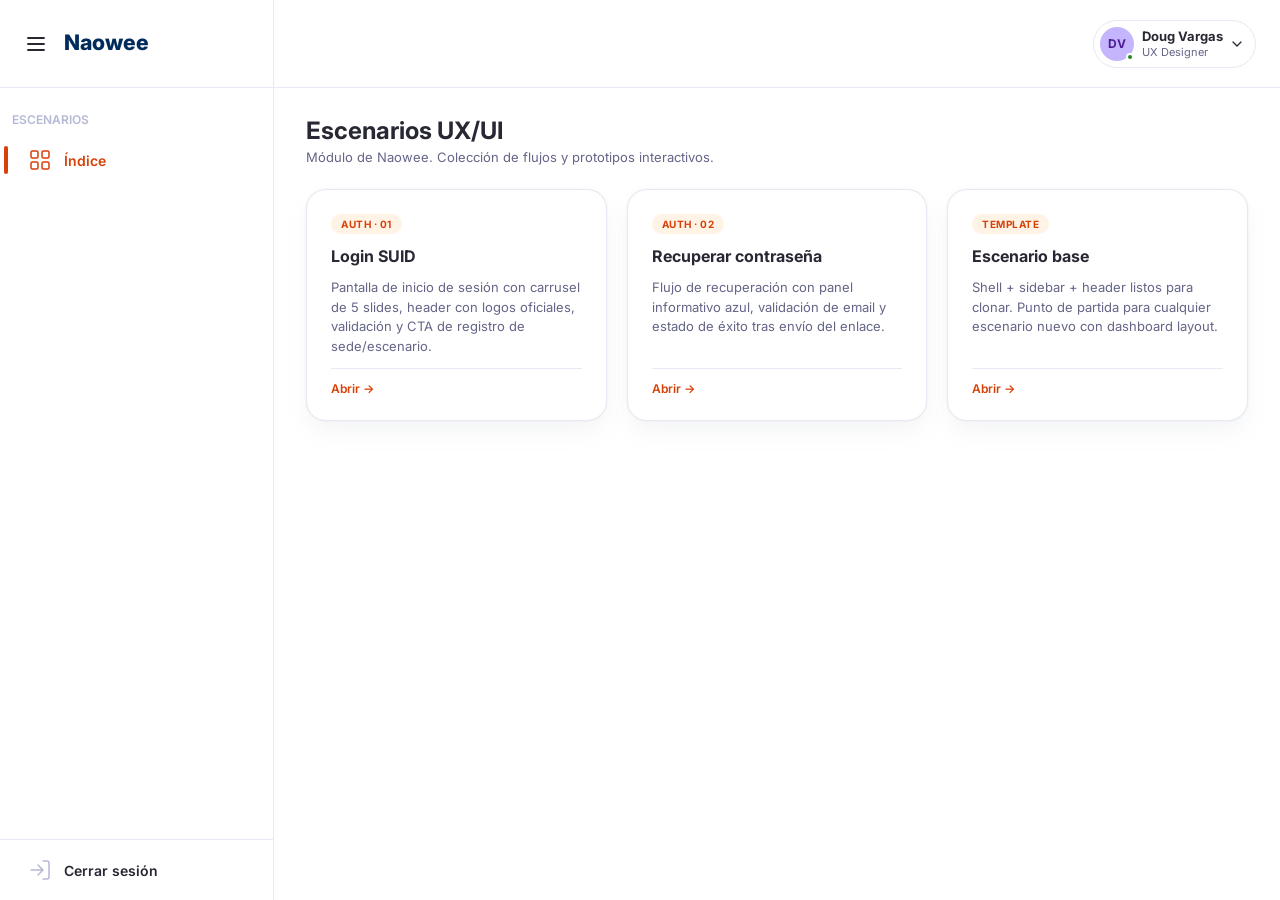
==== commit 897b28c2: "feat(auth): login + recuperar contraseña con design system oficial - escenario-01-login.html: split-" ====
--- a/index.html
+++ b/index.html
@@ -64,20 +64,32 @@
 
       <div class="esc-grid">
 
-        <a href="escenario-template.html" class="esc-card">
-          <span class="esc-tag">Template</span>
-          <div class="esc-title">Escenario base</div>
-          <div class="esc-desc">Shell + sidebar + header listos para clonar. Punto de partida para cualquier escenario nuevo.</div>
+        <a href="escenario-01-login.html" class="esc-card">
+          <span class="esc-tag">Auth · 01</span>
+          <div class="esc-title">Login SUID</div>
+          <div class="esc-desc">Pantalla de inicio de sesión con carrusel de 5 slides, header con logos oficiales, validación y CTA de registro de sede/escenario.</div>
           <div class="esc-footer">
             <span class="esc-link">Abrir →</span>
           </div>
         </a>
 
-        <div class="esc-card esc-placeholder">
-          <span class="esc-tag" style="color:var(--text-secondary);background:#f5f6fa">Próximamente</span>
-          <div class="esc-title">Escenario 01</div>
-          <div class="esc-desc">Clonar escenario-template.html y renombrar.</div>
-        </div>
+        <a href="escenario-02-recuperar-password.html" class="esc-card">
+          <span class="esc-tag">Auth · 02</span>
+          <div class="esc-title">Recuperar contraseña</div>
+          <div class="esc-desc">Flujo de recuperación con panel informativo azul, validación de email y estado de éxito tras envío del enlace.</div>
+          <div class="esc-footer">
+            <span class="esc-link">Abrir →</span>
+          </div>
+        </a>
+
+        <a href="escenario-template.html" class="esc-card">
+          <span class="esc-tag">Template</span>
+          <div class="esc-title">Escenario base</div>
+          <div class="esc-desc">Shell + sidebar + header listos para clonar. Punto de partida para cualquier escenario nuevo con dashboard layout.</div>
+          <div class="esc-footer">
+            <span class="esc-link">Abrir →</span>
+          </div>
+        </a>
 
       </div>
 
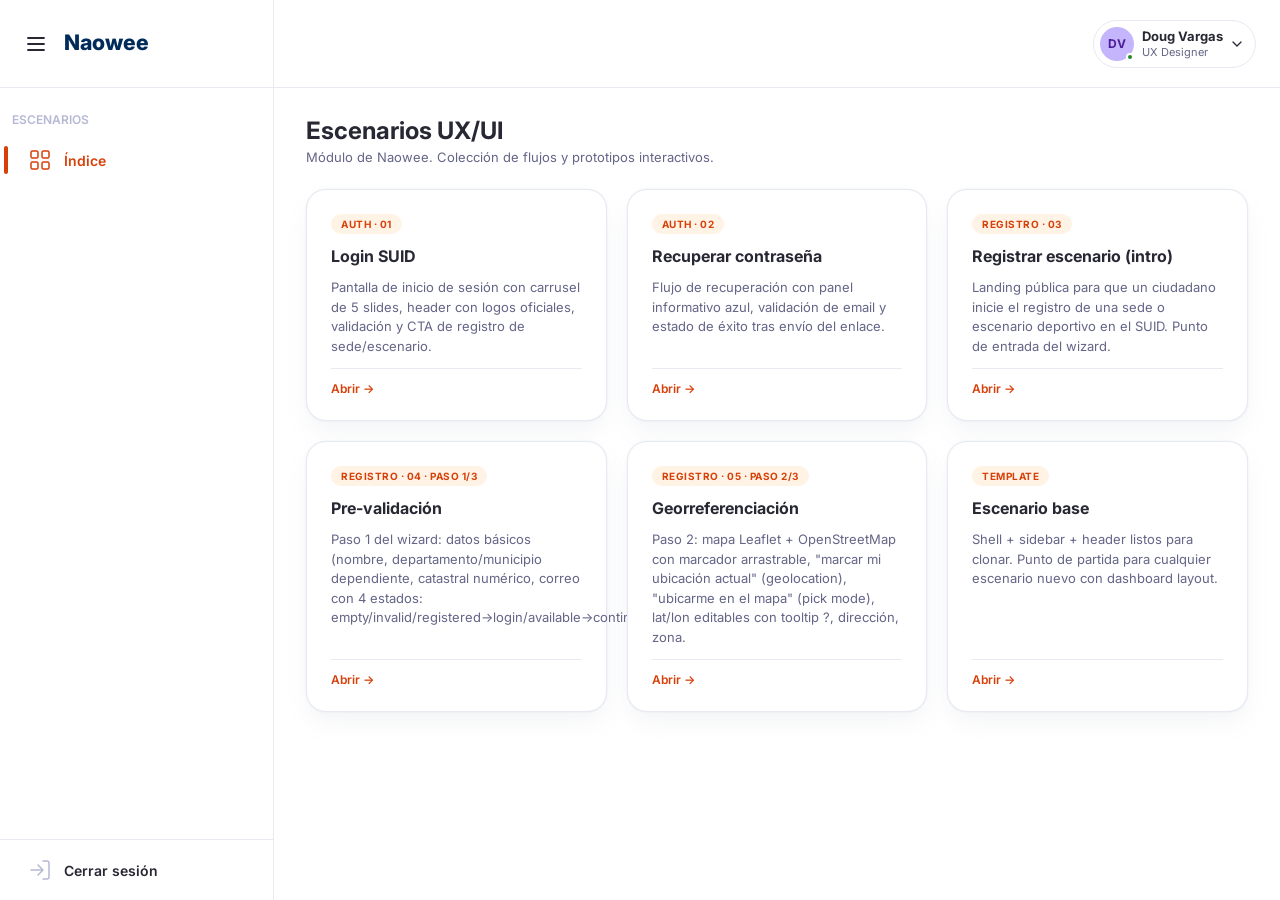
==== commit e40120ca: "feat(registro): wizard público de registro de escenarios (pasos 1-2) + transitions NUEVAS PANTALLAS:" ====
--- a/index.html
+++ b/index.html
@@ -82,6 +82,33 @@
           </div>
         </a>
 
+        <a href="escenario-03-registrar-escenario.html" class="esc-card">
+          <span class="esc-tag">Registro · 03</span>
+          <div class="esc-title">Registrar escenario (intro)</div>
+          <div class="esc-desc">Landing pública para que un ciudadano inicie el registro de una sede o escenario deportivo en el SUID. Punto de entrada del wizard.</div>
+          <div class="esc-footer">
+            <span class="esc-link">Abrir →</span>
+          </div>
+        </a>
+
+        <a href="escenario-04-registrar-prevalidacion.html" class="esc-card">
+          <span class="esc-tag">Registro · 04 · Paso 1/3</span>
+          <div class="esc-title">Pre-validación</div>
+          <div class="esc-desc">Paso 1 del wizard: datos básicos (nombre, departamento/municipio dependiente, catastral numérico, correo con 4 estados: empty/invalid/registered→login/available→continuar).</div>
+          <div class="esc-footer">
+            <span class="esc-link">Abrir →</span>
+          </div>
+        </a>
+
+        <a href="escenario-05-registrar-georreferenciacion.html" class="esc-card">
+          <span class="esc-tag">Registro · 05 · Paso 2/3</span>
+          <div class="esc-title">Georreferenciación</div>
+          <div class="esc-desc">Paso 2: mapa Leaflet + OpenStreetMap con marcador arrastrable, "marcar mi ubicación actual" (geolocation), "ubicarme en el mapa" (pick mode), lat/lon editables con tooltip ?, dirección, zona.</div>
+          <div class="esc-footer">
+            <span class="esc-link">Abrir →</span>
+          </div>
+        </a>
+
         <a href="escenario-template.html" class="esc-card">
           <span class="esc-tag">Template</span>
           <div class="esc-title">Escenario base</div>
--- a/shared/design-system.css
+++ b/shared/design-system.css
@@ -653,6 +653,8 @@
   transform: none;
 }
 .naowee-btn--loud svg { stroke: var(--naowee-color-icon-inverse); color: var(--naowee-color-icon-inverse); }
+.naowee-btn--loud:disabled svg,
+.naowee-btn--loud[disabled] svg { stroke: var(--naowee-color-icon-disabled); color: var(--naowee-color-icon-disabled); }
 
 /* ── Hierarchy: Quiet (Secondary) ── */
 .naowee-btn--quiet {
@@ -670,6 +672,8 @@
   transform: none;
 }
 .naowee-btn--quiet svg { stroke: var(--naowee-color-icon-accent); color: var(--naowee-color-icon-accent); }
+.naowee-btn--quiet:disabled svg,
+.naowee-btn--quiet[disabled] svg { stroke: var(--naowee-color-icon-disabled); color: var(--naowee-color-icon-disabled); }
 
 /* ── Hierarchy: Mute (Ghost/Tertiary) ── */
 .naowee-btn--mute {
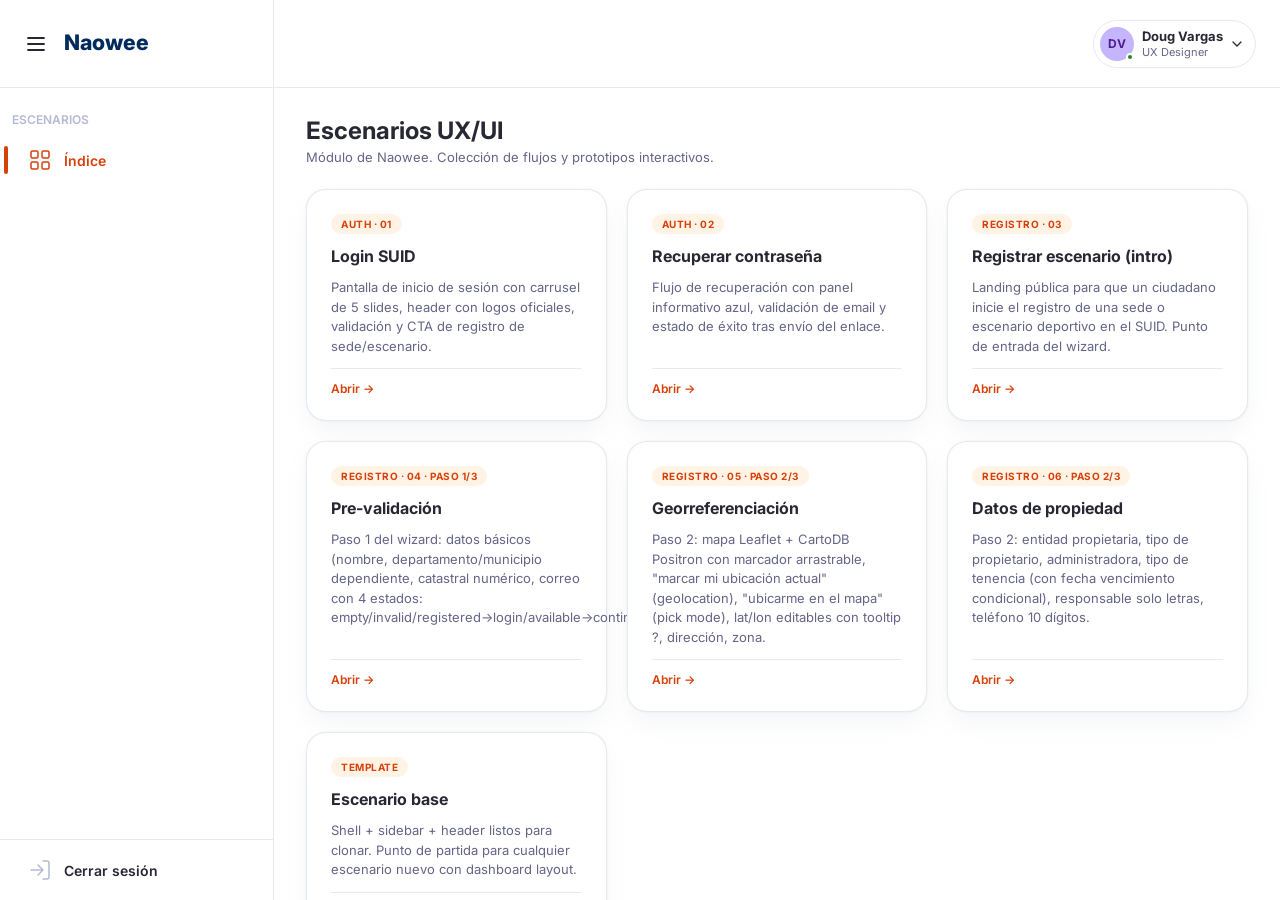
==== commit 0aba9fc1: "feat(registro): paso 2/3 'Datos de propiedad' con componentes reales del DS Nueva pantalla escenario" ====
--- a/index.html
+++ b/index.html
@@ -103,7 +103,16 @@
         <a href="escenario-05-registrar-georreferenciacion.html" class="esc-card">
           <span class="esc-tag">Registro · 05 · Paso 2/3</span>
           <div class="esc-title">Georreferenciación</div>
-          <div class="esc-desc">Paso 2: mapa Leaflet + OpenStreetMap con marcador arrastrable, "marcar mi ubicación actual" (geolocation), "ubicarme en el mapa" (pick mode), lat/lon editables con tooltip ?, dirección, zona.</div>
+          <div class="esc-desc">Paso 2: mapa Leaflet + CartoDB Positron con marcador arrastrable, "marcar mi ubicación actual" (geolocation), "ubicarme en el mapa" (pick mode), lat/lon editables con tooltip ?, dirección, zona.</div>
+          <div class="esc-footer">
+            <span class="esc-link">Abrir →</span>
+          </div>
+        </a>
+
+        <a href="escenario-06-registrar-propiedad.html" class="esc-card">
+          <span class="esc-tag">Registro · 06 · Paso 2/3</span>
+          <div class="esc-title">Datos de propiedad</div>
+          <div class="esc-desc">Paso 2: entidad propietaria, tipo de propietario, administradora, tipo de tenencia (con fecha vencimiento condicional), responsable solo letras, teléfono 10 dígitos.</div>
           <div class="esc-footer">
             <span class="esc-link">Abrir →</span>
           </div>
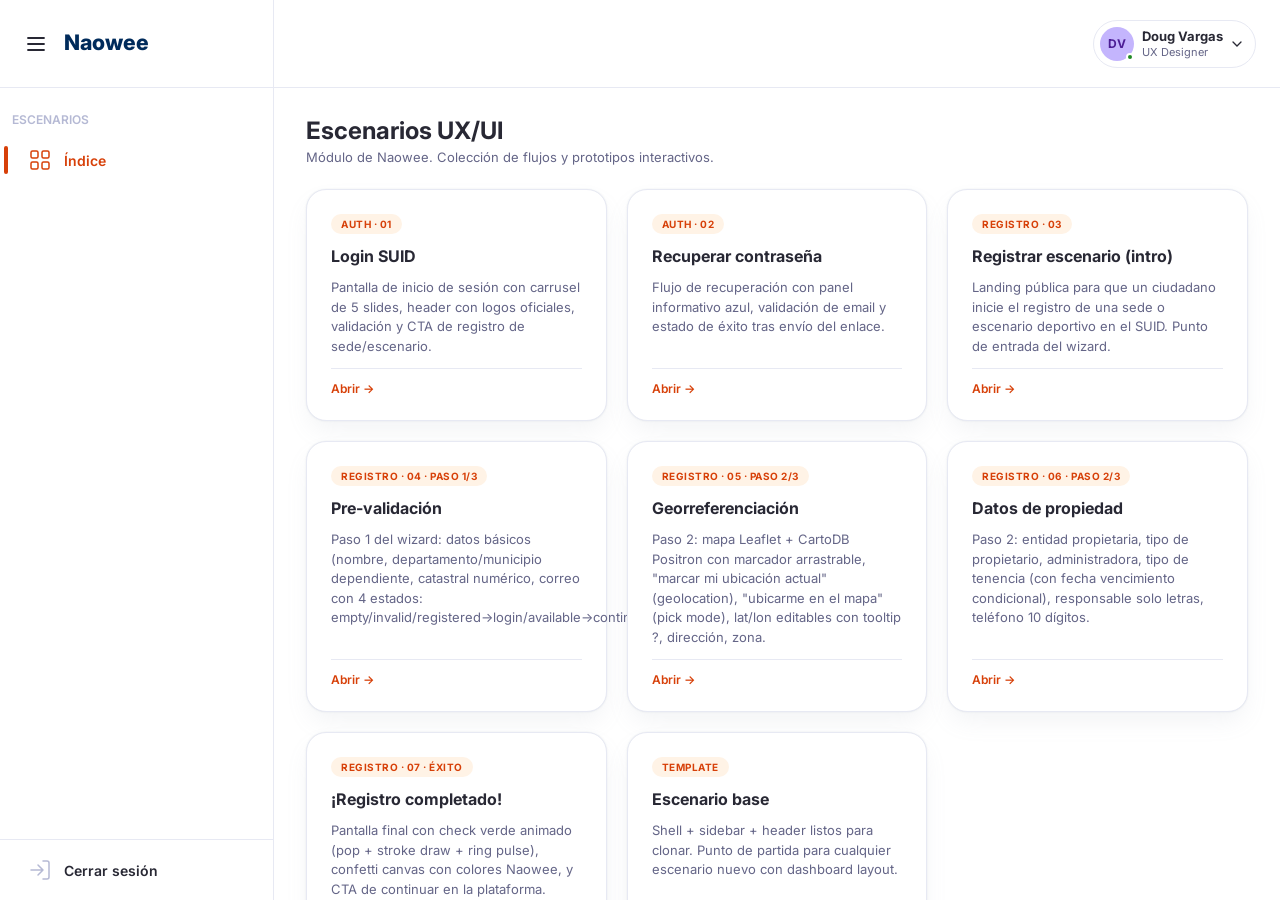
==== commit d36150b3: "feat(registro): éxito con email modal + sticky header + DS helpers + datepicker completo PANTALLA NU" ====
--- a/index.html
+++ b/index.html
@@ -118,6 +118,15 @@
           </div>
         </a>
 
+        <a href="escenario-07-registrar-exito.html" class="esc-card">
+          <span class="esc-tag">Registro · 07 · Éxito</span>
+          <div class="esc-title">¡Registro completado!</div>
+          <div class="esc-desc">Pantalla final con check verde animado (pop + stroke draw + ring pulse), confetti canvas con colores Naowee, y CTA de continuar en la plataforma.</div>
+          <div class="esc-footer">
+            <span class="esc-link">Abrir →</span>
+          </div>
+        </a>
+
         <a href="escenario-template.html" class="esc-card">
           <span class="esc-tag">Template</span>
           <div class="esc-title">Escenario base</div>
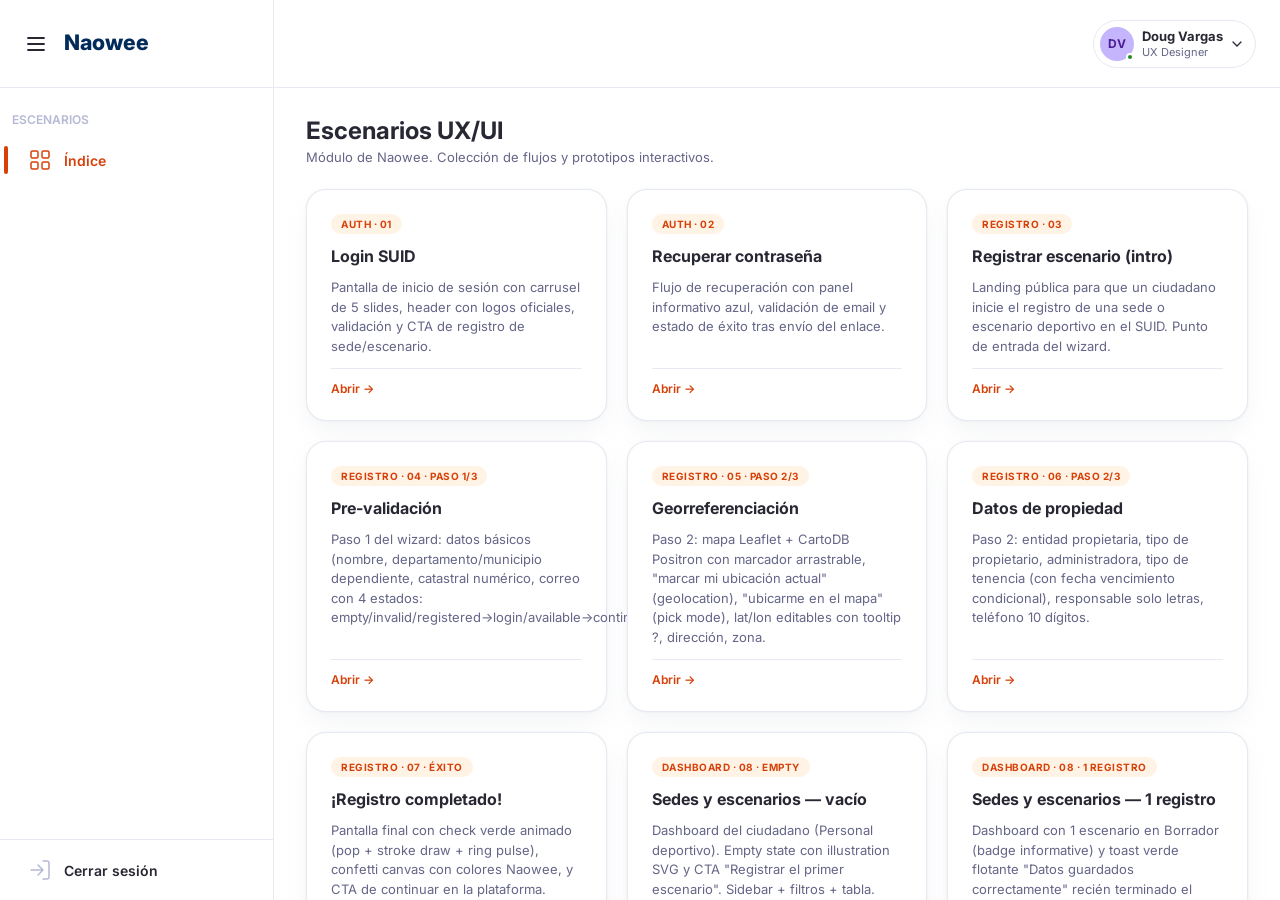
==== commit 40082834: "feat(dashboard): escenario 08 con wizard de registro de 3 pasos Implementa el dashboard del ciudadan" ====
--- a/index.html
+++ b/index.html
@@ -127,6 +127,33 @@
           </div>
         </a>
 
+        <a href="escenario-08-dashboard.html?mode=empty" class="esc-card">
+          <span class="esc-tag">Dashboard · 08 · Empty</span>
+          <div class="esc-title">Sedes y escenarios — vacío</div>
+          <div class="esc-desc">Dashboard del ciudadano (Personal deportivo). Empty state con illustration SVG y CTA "Registrar el primer escenario". Sidebar + filtros + tabla.</div>
+          <div class="esc-footer">
+            <span class="esc-link">Abrir →</span>
+          </div>
+        </a>
+
+        <a href="escenario-08-dashboard.html?mode=single" class="esc-card">
+          <span class="esc-tag">Dashboard · 08 · 1 registro</span>
+          <div class="esc-title">Sedes y escenarios — 1 registro</div>
+          <div class="esc-desc">Dashboard con 1 escenario en Borrador (badge informative) y toast verde flotante "Datos guardados correctamente" recién terminado el wizard.</div>
+          <div class="esc-footer">
+            <span class="esc-link">Abrir →</span>
+          </div>
+        </a>
+
+        <a href="escenario-08-dashboard.html?mode=multiple" class="esc-card">
+          <span class="esc-tag">Dashboard · 08 · Varios</span>
+          <div class="esc-title">Sedes y escenarios — varios</div>
+          <div class="esc-desc">Dashboard con 4 escenarios y los 4 estados: Borrador (neutral), En revisión (caution), Activo (positive), Rechazado (negative). Acciones edit/view por estado.</div>
+          <div class="esc-footer">
+            <span class="esc-link">Abrir →</span>
+          </div>
+        </a>
+
         <a href="escenario-template.html" class="esc-card">
           <span class="esc-tag">Template</span>
           <div class="esc-title">Escenario base</div>
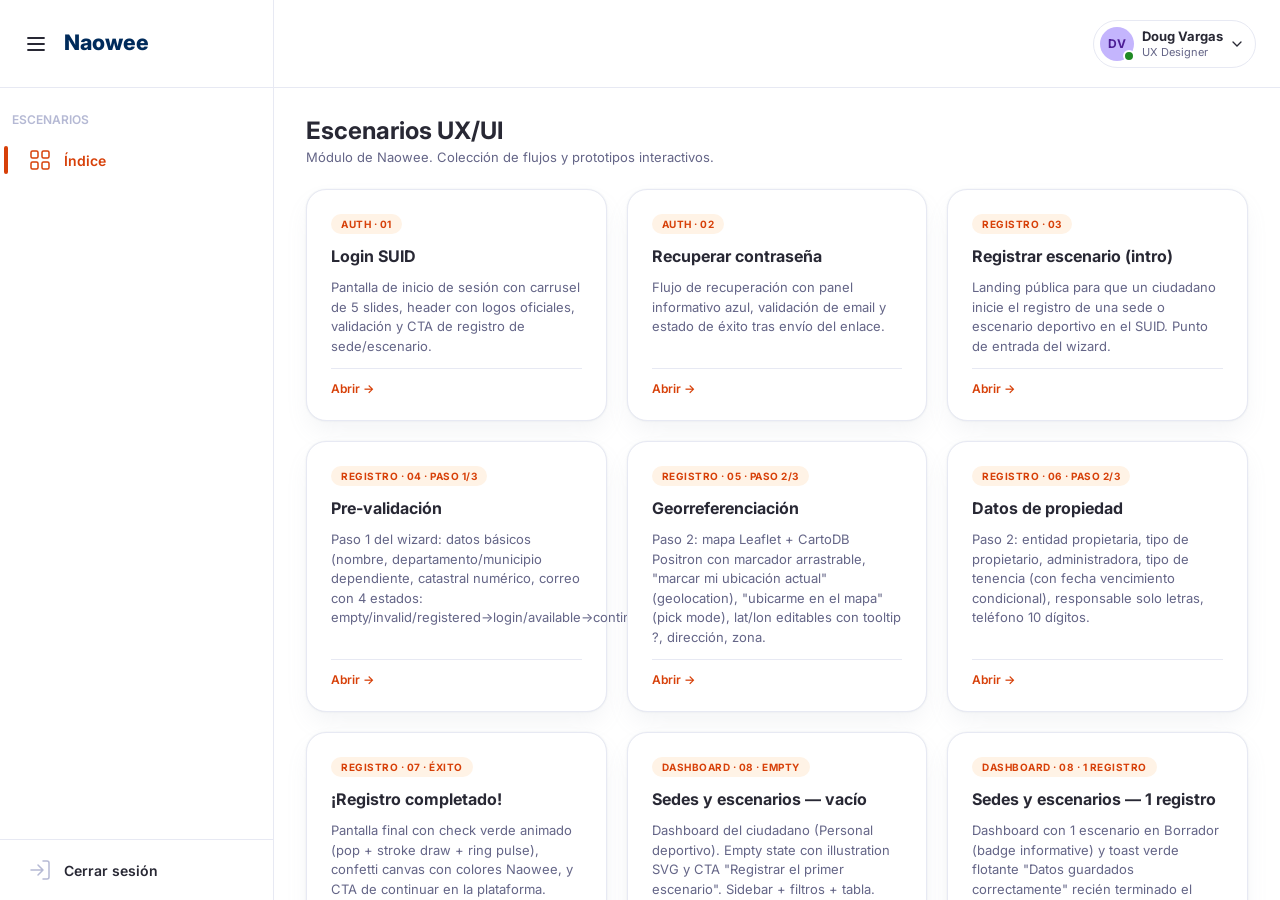
==== commit 5fc79d86: "sync: snapshot completo desde fuente de verdad (localhost) Sincroniza este repo con el estado actual" ====
--- a/index.html
+++ b/index.html
@@ -42,7 +42,7 @@
     </nav>
 
     <div class="sidebar-bottom">
-      <div class="nav-row">
+      <div class="nav-row" id="btnLogout">
         <div class="icon"><svg width="24" height="24" viewBox="0 0 24 24" fill="none"><path d="M15 3h4a2 2 0 012 2v14a2 2 0 01-2 2h-4M10 17l5-5-5-5M15 12H3" stroke="#B5B9D4" stroke-width="1.5" stroke-linecap="round" stroke-linejoin="round"/></svg></div>
         <span class="lbl">Cerrar sesión</span>
       </div>
@@ -170,5 +170,11 @@
 
 </div>
 
+<script>
+function fadeAndGo(url){document.body.style.transition='opacity .25s ease';document.body.style.opacity='0';setTimeout(()=>{window.location.href=url},260)}
+document.getElementById('btnLogout')?.addEventListener('click', () => {
+  fadeAndGo('escenario-01-login.html');
+});
+</script>
 </body>
 </html>
--- a/shared/design-system.css
+++ b/shared/design-system.css
@@ -787,14 +787,17 @@
 .naowee-btn--link {
   background: none;
   border: none;
-  color: var(--naowee-color-text-link-idle);
+  color: var(--naowee-color-text-link-idle, var(--naowee-color-text-accent));
   height: auto;
-  padding: var(--naowee-spacing-tiny) var(--naowee-spacing-small);
-  border-radius: var(--naowee-border-radius-default);
+  padding: var(--naowee-spacing-padding-xmicro) var(--naowee-spacing-padding-micro);
+  border-radius: var(--naowee-border-radius-actions-inputs-compact, 8px);
 }
 .naowee-btn--link:hover {
-  background: var(--naowee-color-interactive-fill-mute-hover);
-  color: var(--naowee-color-text-link-hover);
+  background: var(--naowee-color-interactive-fill-quiet-idle, #FFEDC7);
+  color: var(--naowee-color-text-link-hover, var(--naowee-color-text-accent));
+}
+.naowee-btn--link:active {
+  background: var(--naowee-color-interactive-fill-quiet-hover, #FFDAA3);
 }
 
 /* ── Animations ── */
@@ -2425,7 +2428,7 @@
   gap: var(--naowee-spacing-gap-xmicro);
   transition: background var(--naowee-transition-fast);
 }
-.naowee-dropdown__option:hover { background: var(--naowee-color-fill-secondary); }
+.naowee-dropdown__option:hover { background: var(--naowee-color-background-secondary, #F4F5F9); }
 .naowee-dropdown__option--selected {
   background: var(--naowee-color-interactive-fill-quiet-idle);
   color: var(--naowee-color-text-accent);
@@ -5665,21 +5668,32 @@
   overflow: hidden; text-overflow: ellipsis; white-space: nowrap;
 }
 
-/* ── Upload action link ── */
+/* ── Upload action link (follows btn--quiet pattern) ── */
 .naowee-file-uploader__action {
-  flex-shrink: 0; border: none; background: transparent;
+  flex-shrink: 0; border: none;
+  background: transparent;
   font-family: var(--naowee-font-family); font-size: var(--naowee-font-size-14);
   font-weight: var(--naowee-font-weight-semibold);
-  color: var(--naowee-color-text-link-idle, var(--naowee-color-text-accent));
-  cursor: pointer; text-decoration: underline;
+  color: var(--naowee-color-text-accent);
+  cursor: pointer; text-decoration: none;
   white-space: nowrap;
+  padding: 4px 10px;
+  border-radius: var(--naowee-border-radius-actions-inputs-compact, 8px);
+  transition: background var(--naowee-transition-fast), color var(--naowee-transition-fast);
+}
+.naowee-file-uploader__action:hover {
+  background: var(--naowee-color-interactive-fill-quiet-hover, #FFDAA3);
+  text-decoration: none;
+}
+.naowee-file-uploader__action:active {
+  background: var(--naowee-color-interactive-fill-quiet-active, #FFBF75);
 }
 
 /* ── File tag (inside input) ── */
 .naowee-file-uploader__file-tag {
   display: inline-flex; align-items: center; gap: var(--naowee-spacing-gap-xnano);
   height: var(--naowee-size-height-small, 32px);
-  padding: var(--naowee-spacing-padding-pico) var(--naowee-spacing-padding-micro);
+  padding: var(--naowee-spacing-padding-pico) 8px;
   background: var(--naowee-color-fill-primary);
   border: var(--naowee-border-width-medium) solid var(--naowee-color-interactive-border-idle);
   border-radius: var(--naowee-border-radius-square-to-circle-small, 8px);
@@ -5711,10 +5725,19 @@
 
 /* ── File dismiss (×) ── */
 .naowee-file-uploader__file-dismiss {
-  display: none; width: 16px; height: 16px; flex-shrink: 0;
+  display: none; width: 20px; height: 20px; flex-shrink: 0;
   border: none; background: transparent; cursor: pointer;
-  color: var(--naowee-color-feedback-fill-positive-loud);
+  color: var(--naowee-color-text-accent);
   align-items: center; justify-content: center;
+  border-radius: var(--naowee-border-radius-actions-inputs-compact, 6px);
+  transition: background var(--naowee-transition-fast), color var(--naowee-transition-fast);
+}
+.naowee-file-uploader__file-dismiss:hover {
+  background: var(--naowee-color-interactive-fill-quiet-idle, #FFEDC7);
+  color: var(--naowee-color-text-accent);
+}
+.naowee-file-uploader__file-dismiss:active {
+  background: var(--naowee-color-interactive-fill-quiet-hover, #FFDAA3);
 }
 
 /* ── Progress spinner ── */
@@ -5767,3 +5790,67 @@
   border-style: dashed;
   background: var(--naowee-color-interactive-fill-quiet-idle);
 }
+
+/* ═══════════════════════════════════════════════════════════════
+   VARIANT: PHOTO SLOT (image uploader card)
+   Card-based uploader for photos with camera icon, dashed border,
+   filled state with green border, and dismiss on hover.
+   ═══════════════════════════════════════════════════════════════ */
+.naowee-file-uploader-photo {
+  border: 1.5px dashed var(--naowee-color-interactive-border-idle);
+  border-radius: var(--naowee-border-radius-actions-inputs-default, 12px);
+  min-height: 80px;
+  display: flex; flex-direction: column; align-items: center; justify-content: center;
+  gap: var(--naowee-spacing-gap-xnano); padding: var(--naowee-spacing-padding-micro);
+  cursor: pointer; transition: border-color var(--naowee-transition-default), background var(--naowee-transition-default);
+  position: relative; overflow: hidden;
+}
+.naowee-file-uploader-photo:hover {
+  border-color: var(--naowee-color-interactive-border-hover);
+  background: var(--naowee-color-interactive-fill-quiet-idle);
+}
+.naowee-file-uploader-photo__icon {
+  width: 24px; height: 24px; color: var(--naowee-color-icon-secondary);
+}
+.naowee-file-uploader-photo__label {
+  font-family: var(--naowee-font-family); font-size: var(--naowee-font-size-12);
+  font-weight: var(--naowee-font-weight-semibold);
+  color: var(--naowee-color-text-secondary); text-align: center;
+}
+/* ── Filled (photo uploaded) ── */
+.naowee-file-uploader-photo--filled {
+  border-style: solid;
+  border-color: var(--naowee-color-feedback-border-positive-loud);
+  background: var(--naowee-color-feedback-fill-positive-quiet);
+  cursor: default;
+}
+.naowee-file-uploader-photo--filled .naowee-file-uploader-photo__icon {
+  color: var(--naowee-color-feedback-fill-positive-loud);
+}
+.naowee-file-uploader-photo--filled .naowee-file-uploader-photo__label {
+  color: var(--naowee-color-feedback-fill-positive-loud);
+}
+/* ── Dismiss (appears on hover of filled slot) ── */
+.naowee-file-uploader-photo__dismiss {
+  position: absolute; top: 6px; right: 6px;
+  width: 22px; height: 22px; border: none; border-radius: var(--naowee-border-radius-full);
+  background: var(--naowee-color-fill-primary);
+  border: 1.5px solid var(--naowee-color-feedback-border-positive-loud);
+  color: var(--naowee-color-feedback-fill-positive-loud);
+  cursor: pointer; display: none; align-items: center; justify-content: center;
+  opacity: 0; transition: opacity var(--naowee-transition-default), background var(--naowee-transition-fast), color var(--naowee-transition-fast);
+  padding: 0;
+}
+.naowee-file-uploader-photo__dismiss svg { width: 12px; height: 12px; }
+.naowee-file-uploader-photo--filled .naowee-file-uploader-photo__dismiss { display: flex; }
+.naowee-file-uploader-photo--filled:hover .naowee-file-uploader-photo__dismiss { opacity: 1; }
+.naowee-file-uploader-photo__dismiss:hover {
+  background: var(--naowee-color-feedback-fill-negative-loud);
+  border-color: var(--naowee-color-feedback-fill-negative-loud);
+  color: var(--naowee-color-text-inverse);
+}
+/* ── Error state ── */
+.naowee-file-uploader-photo--error {
+  border-color: var(--naowee-color-feedback-border-negative-loud);
+  background: var(--naowee-color-feedback-fill-negative-quiet);
+}
--- a/shared/shell.css
+++ b/shared/shell.css
@@ -58,7 +58,9 @@
 .user-chip{display:flex;align-items:center;gap:8px;border:1px solid var(--border);border-radius:var(--radius-full);padding:6px 12px 6px 6px;cursor:pointer}
 .ava{position:relative}
 .ava-ring{width:34px;height:34px;border-radius:50%;display:flex;align-items:center;justify-content:center;font-size:12px;font-weight:700}
-.ava-dot{position:absolute;bottom:0;right:0;width:8px;height:8px;background:var(--green);border:2px solid #fff;border-radius:50%}
+.ava-dot{position:absolute;bottom:-1px;right:-1px;width:12px;height:12px;background:var(--green);border:2px solid #fff;border-radius:50%}
+.user-chip__chevron svg{transition:transform .2s}
+.profile-switcher.open .user-chip__chevron svg{transform:rotate(180deg)}
 .user-info{display:flex;flex-direction:column;gap:1px}
 .user-name{font-size:13px;font-weight:700;color:var(--text-primary)}
 .user-role{font-size:11px;color:var(--text-secondary)}
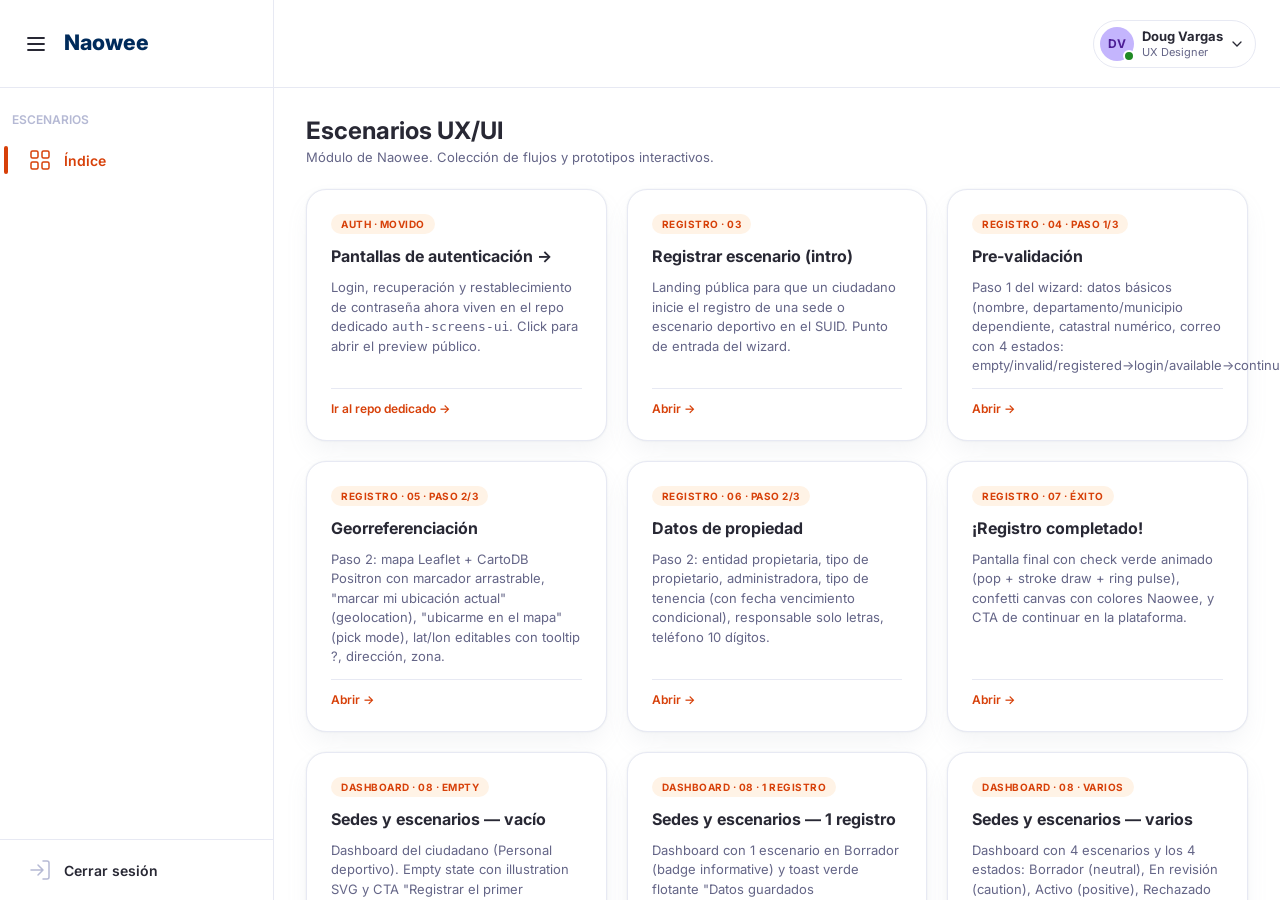
==== commit 0d00fa0d: "chore: mover pantallas de auth a repo dedicado naowee-tech/auth-screens-ui - Eliminados escenario-01" ====
--- a/index.html
+++ b/index.html
@@ -64,21 +64,12 @@
 
       <div class="esc-grid">
 
-        <a href="escenario-01-login.html" class="esc-card">
-          <span class="esc-tag">Auth · 01</span>
-          <div class="esc-title">Login SUID</div>
-          <div class="esc-desc">Pantalla de inicio de sesión con carrusel de 5 slides, header con logos oficiales, validación y CTA de registro de sede/escenario.</div>
+        <a href="https://naowee-tech.github.io/auth-screens-ui/" target="_blank" rel="noreferrer" class="esc-card">
+          <span class="esc-tag">Auth · movido</span>
+          <div class="esc-title">Pantallas de autenticación →</div>
+          <div class="esc-desc">Login, recuperación y restablecimiento de contraseña ahora viven en el repo dedicado <code>auth-screens-ui</code>. Click para abrir el preview público.</div>
           <div class="esc-footer">
-            <span class="esc-link">Abrir →</span>
-          </div>
-        </a>
-
-        <a href="escenario-02-recuperar-password.html" class="esc-card">
-          <span class="esc-tag">Auth · 02</span>
-          <div class="esc-title">Recuperar contraseña</div>
-          <div class="esc-desc">Flujo de recuperación con panel informativo azul, validación de email y estado de éxito tras envío del enlace.</div>
-          <div class="esc-footer">
-            <span class="esc-link">Abrir →</span>
+            <span class="esc-link">Ir al repo dedicado →</span>
           </div>
         </a>
 
@@ -173,7 +164,7 @@
 <script>
 function fadeAndGo(url){document.body.style.transition='opacity .25s ease';document.body.style.opacity='0';setTimeout(()=>{window.location.href=url},260)}
 document.getElementById('btnLogout')?.addEventListener('click', () => {
-  fadeAndGo('escenario-01-login.html');
+  fadeAndGo('https://naowee-tech.github.io/auth-screens-ui/01-login.html');
 });
 </script>
 </body>
--- a/shared/design-system.css
+++ b/shared/design-system.css
@@ -960,6 +960,31 @@
   z-index: 2;
 }
 
+/* ── Animated variant: shared sliding pipe ──────────────────────
+   Opt-in: add .naowee-tabs--animated al contenedor y un
+   <span class="naowee-tabs__indicator"></span> como último hijo.
+   El JS en shared/tabs.js posiciona el indicador con transform+width.
+   Misma curva de easing que el segmented control.              */
+.naowee-tabs--animated { position: relative; }
+.naowee-tabs--animated .naowee-tab::after { display: none; }
+.naowee-tabs__indicator {
+  position: absolute;
+  bottom: 0;
+  left: 0;
+  height: var(--naowee-tabs-pipe-height, 3px);
+  width: 0;
+  border-radius: var(--naowee-tabs-pipe-radius, 3px) var(--naowee-tabs-pipe-radius, 3px) 0 0;
+  background: var(--naowee-color-selected-fill-idle, var(--naowee-color-brand-fill-loud));
+  transform: translateX(0);
+  pointer-events: none;
+  transition: transform 320ms cubic-bezier(.22,1,.36,1),
+              width     320ms cubic-bezier(.22,1,.36,1);
+  will-change: transform, width;
+}
+@media (prefers-reduced-motion: reduce) {
+  .naowee-tabs__indicator { transition: none; }
+}
+
 
 /* ═══════════════════════════════════════════════════════════════
    COMPONENT: BADGE
@@ -5563,6 +5588,7 @@
 
 /* ── Container ── */
 .naowee-segment {
+  position: relative;
   display: inline-flex;
   background: var(--naowee-color-fill-primary);
   border: var(--naowee-border-width-small) solid var(--naowee-color-border-primary, #d0d4e6);
@@ -5574,8 +5600,34 @@
   font-feature-settings: 'case' 1;
 }
 
+/* ── Sliding pill (background for active item) ── */
+.naowee-segment__pill {
+  box-sizing: border-box;
+  position: absolute;
+  top: var(--naowee-spacing-padding-xnano, 4px);
+  bottom: var(--naowee-spacing-padding-xnano, 4px);
+  left: 0;
+  width: 0;
+  background: var(--naowee-color-fill-primary);
+  border: 2px solid var(--naowee-color-selected-border-idle, #d74009);
+  border-radius: var(--naowee-border-radius-square-to-circle-small, 8px);
+  box-shadow: var(--naowee-shadow-highlight-accent);
+  pointer-events: none;
+  transform: translate3d(var(--segment-pill-x, 0), 0, 0);
+  transition:
+    transform 380ms cubic-bezier(.4, 0, .2, 1),
+    width 380ms cubic-bezier(.4, 0, .2, 1);
+  will-change: transform, width;
+  z-index: 0;
+}
+.naowee-segment__pill--no-anim {
+  transition: none;
+}
+
 /* ── Segment item (unselected) ── */
 .naowee-segment__item {
+  position: relative;
+  z-index: 1;
   display: flex; align-items: center; justify-content: center;
   gap: var(--naowee-spacing-gap-xnano);
   align-self: stretch;
@@ -5588,21 +5640,23 @@
   font-weight: var(--naowee-font-weight-semibold);
   color: var(--naowee-color-text-secondary);
   cursor: pointer;
-  transition: all var(--naowee-transition-default);
+  transition: color 220ms cubic-bezier(.22,1,.36,1);
   white-space: nowrap;
   overflow: clip;
   flex-shrink: 0;
 }
 .naowee-segment__item:hover { color: var(--naowee-color-text-primary); }
-.naowee-segment__item svg { width: 20px; height: 20px; flex-shrink: 0; }
+.naowee-segment__item svg {
+  width: 20px; height: 20px; flex-shrink: 0;
+  transition: opacity 220ms cubic-bezier(.22,1,.36,1);
+  opacity: .75;
+}
 
 /* ── Segment item (selected/active) ── */
 .naowee-segment__item--active {
-  background: var(--naowee-color-fill-primary);
-  border-color: var(--naowee-color-selected-border-idle, #d74009);
   color: var(--naowee-color-text-primary);
-  box-shadow: var(--naowee-shadow-highlight-accent);
-}
+}
+.naowee-segment__item--active svg { opacity: 1; }
 
 /* ── Proportional width (segments fill container equally) ── */
 .naowee-segment--proportional .naowee-segment__item { flex: 1; }
@@ -5854,3 +5908,35 @@
   border-color: var(--naowee-color-feedback-border-negative-loud);
   background: var(--naowee-color-feedback-fill-negative-quiet);
 }
+
+
+/* ═══════════════════════════════════════════════════════════════
+   NAOWEE FLOATING FOOTER
+   Pill flotante esquina inferior derecha con logo Naowee + copyright.
+   - position:fixed → siempre visible aunque el contenido scrollee
+   - backdrop-filter:blur → translúcido elegante sobre tablas largas
+   - z-index bajo (30) → no tapa modales, dialogs ni dropdowns
+   - Responsive ≤640px: solo logo
+   ═══════════════════════════════════════════════════════════════ */
+.naowee-floating-footer{
+  position:fixed;bottom:16px;right:20px;z-index:30;
+  display:inline-flex;align-items:center;gap:10px;
+  height:34px;padding:0 16px 0 10px;
+  background:rgba(255,255,255,.82);
+  backdrop-filter:blur(10px);-webkit-backdrop-filter:blur(10px);
+  border:1px solid rgba(231,233,243,.8);
+  border-radius:9999px;
+  box-shadow:0 4px 16px rgba(0,43,91,.08),0 1px 2px rgba(0,43,91,.04);
+  font-family:'Inter',sans-serif;font-size:11px;font-weight:500;color:#646587;
+  letter-spacing:.2px;user-select:none;pointer-events:auto;
+  transition:transform .2s ease,opacity .2s ease;
+}
+.naowee-floating-footer:hover{transform:translateY(-1px);box-shadow:0 6px 20px rgba(0,43,91,.12),0 1px 2px rgba(0,43,91,.06)}
+.naowee-floating-footer__logo{height:18px;width:auto;display:block;flex-shrink:0;opacity:.9}
+.naowee-floating-footer__sep{width:1px;height:14px;background:#e7e9f3;flex-shrink:0}
+.naowee-floating-footer__text{white-space:nowrap}
+.naowee-floating-footer__text strong{color:#282834;font-weight:600}
+@media(max-width:640px){
+  .naowee-floating-footer{bottom:12px;right:12px;padding:0 10px 0 8px}
+  .naowee-floating-footer__sep,.naowee-floating-footer__text{display:none}
+}
--- a/shared/shell.css
+++ b/shared/shell.css
@@ -26,6 +26,8 @@
 /* SIDEBAR */
 .sidebar{width:var(--sidebar-w);min-width:var(--sidebar-w);background:var(--surface);border-right:1px solid var(--border);display:flex;flex-direction:column;height:100vh;overflow-y:auto;transition:width .2s,min-width .2s}
 .sidebar-logo{height:var(--header-h);display:flex;align-items:center;gap:16px;padding:0 24px;border-bottom:1px solid var(--border);flex-shrink:0}
+.sidebar-logo > img:first-of-type{margin-left:auto}
+.sidebar-logo > img:last-of-type{margin-right:auto}
 .burger-btn{background:none;border:none;cursor:pointer;padding:0;display:flex;align-items:center;justify-content:center;width:24px;height:24px;flex-shrink:0;border-radius:var(--radius-sm);transition:background .15s,transform .2s}
 .burger-btn:hover{background:rgba(0,0,0,.06)}
 .burger-btn:active{transform:scale(.9)}
@@ -75,3 +77,7 @@
   .sidebar{width:72px;min-width:72px;overflow:hidden}
   .sidebar .naowee-logo,.sidebar .lbl,.sidebar .nav-arrow,.sidebar .nav-section{display:none}
 }
+
+/* Nota: estilos del componente naowee-floating-footer se movieron a
+   design-system.css para que estén disponibles también en páginas que
+   NO usan shell.css (ej. wizard de registro esc-02..07). */
